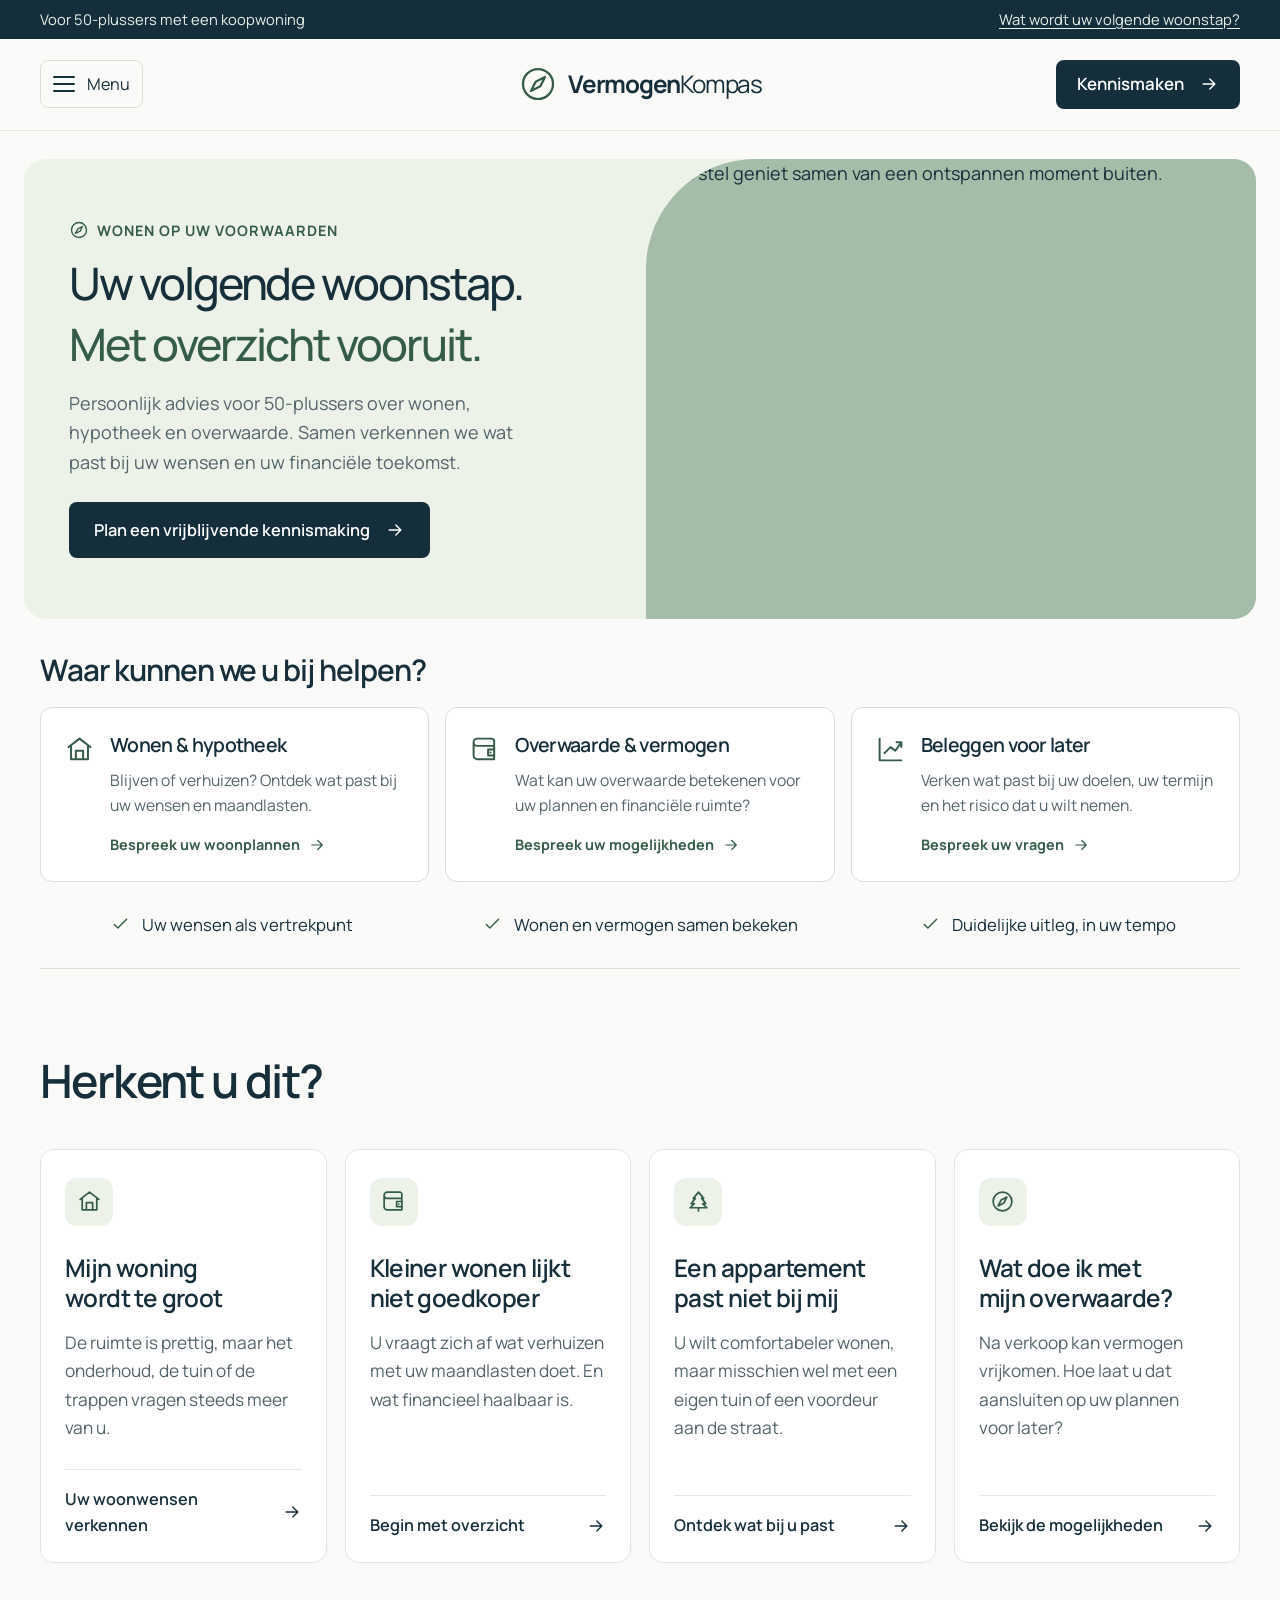
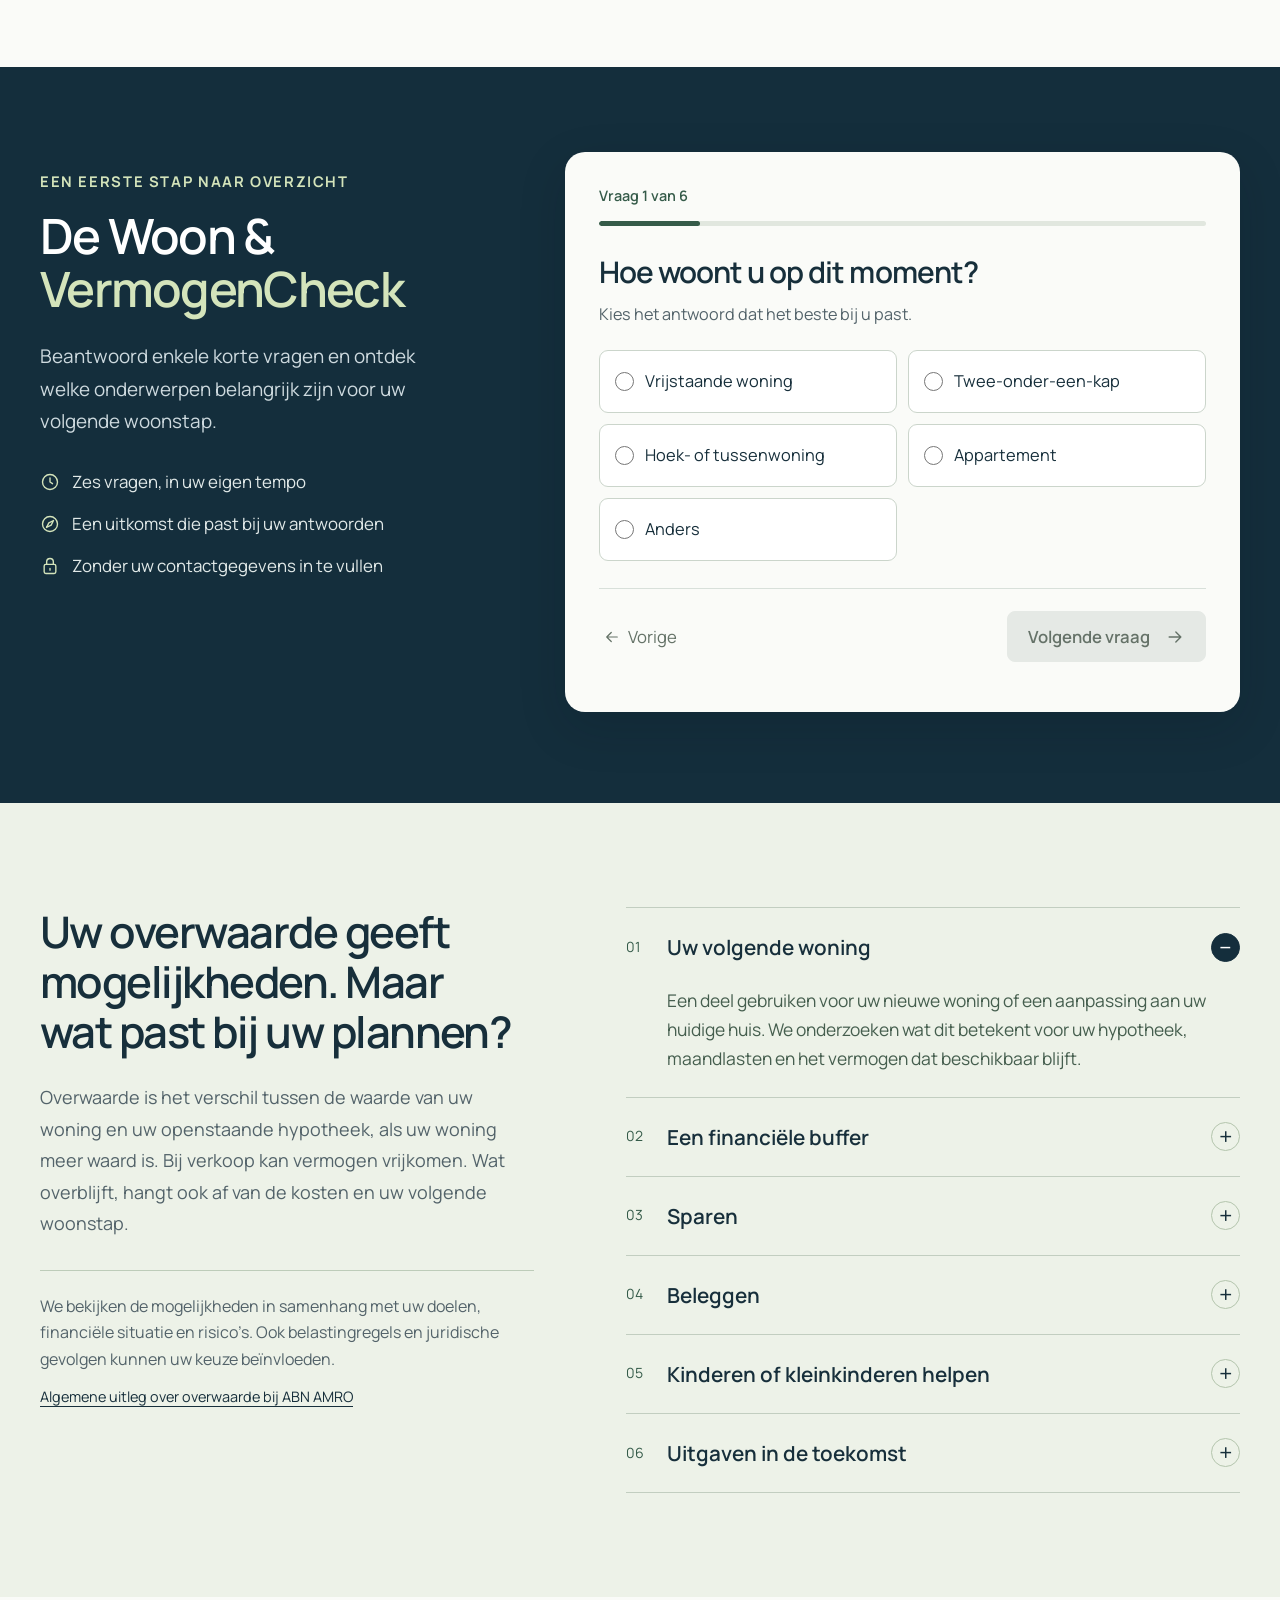
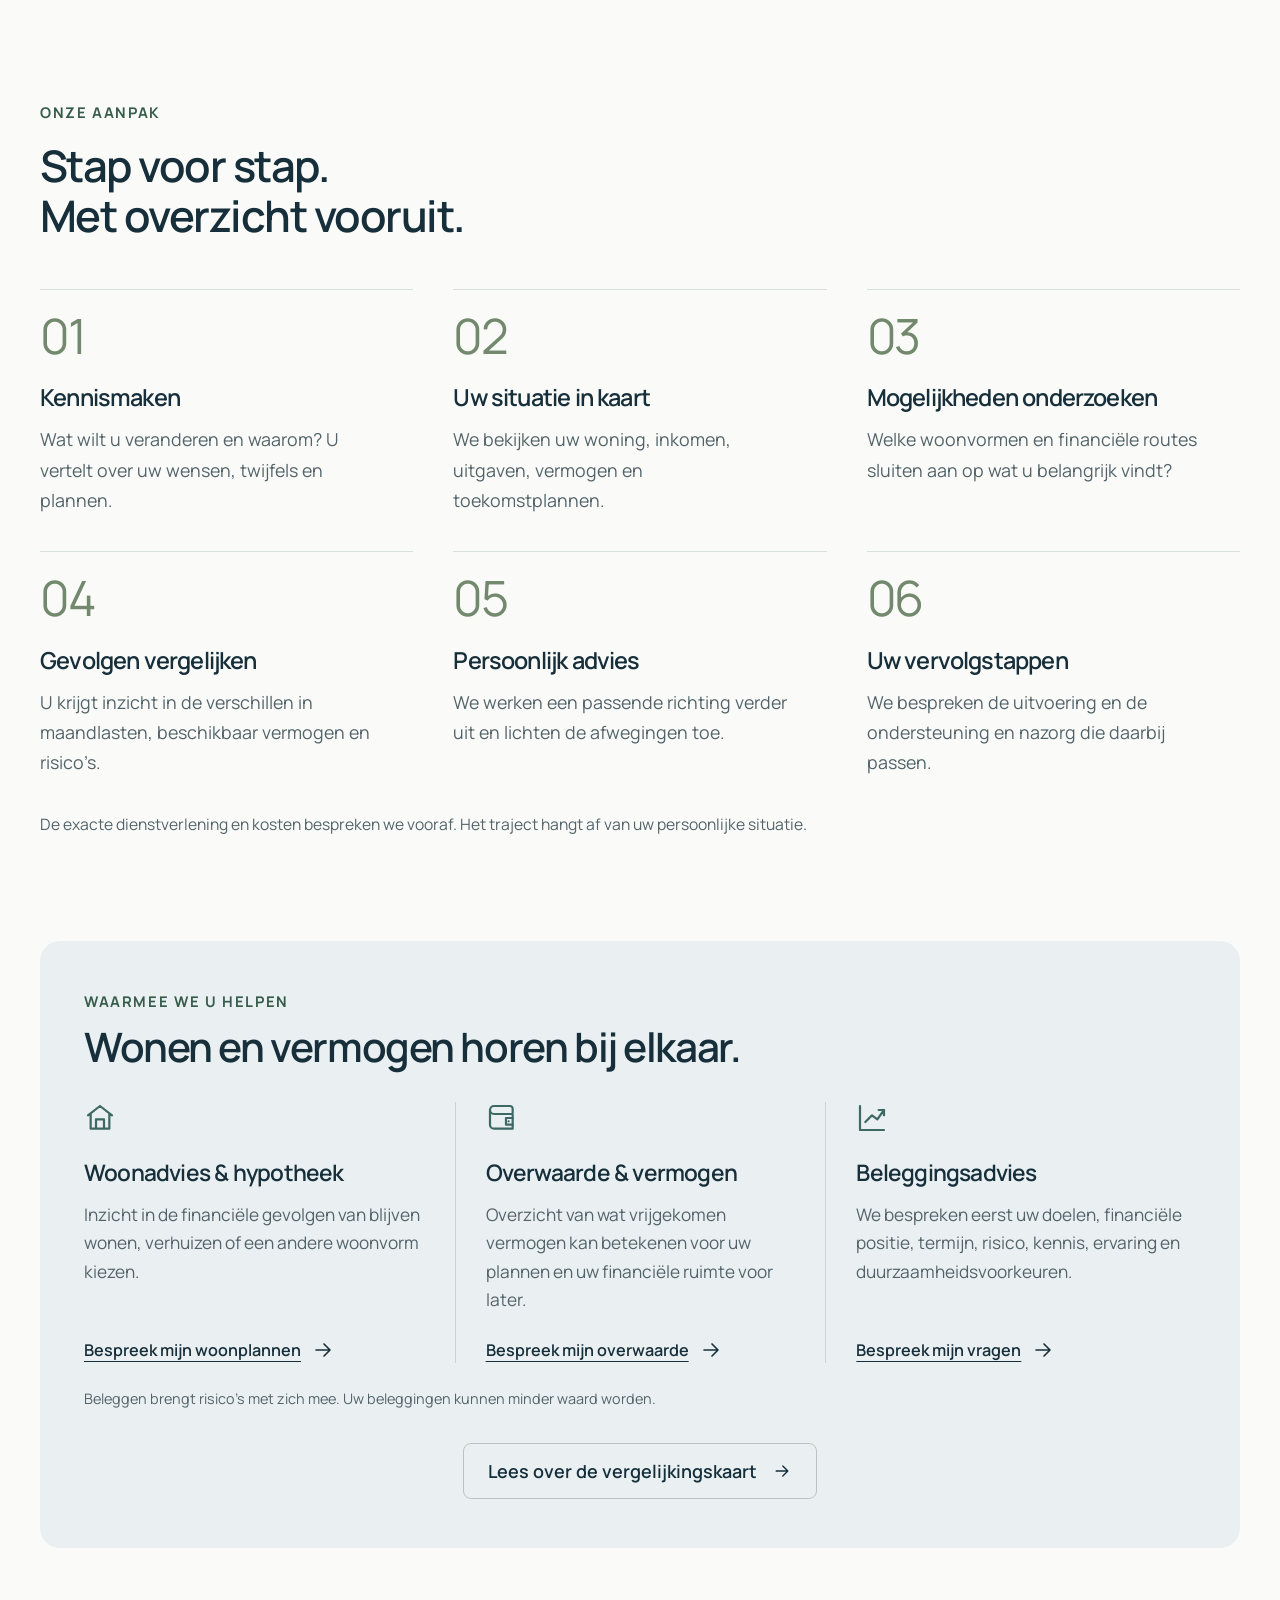
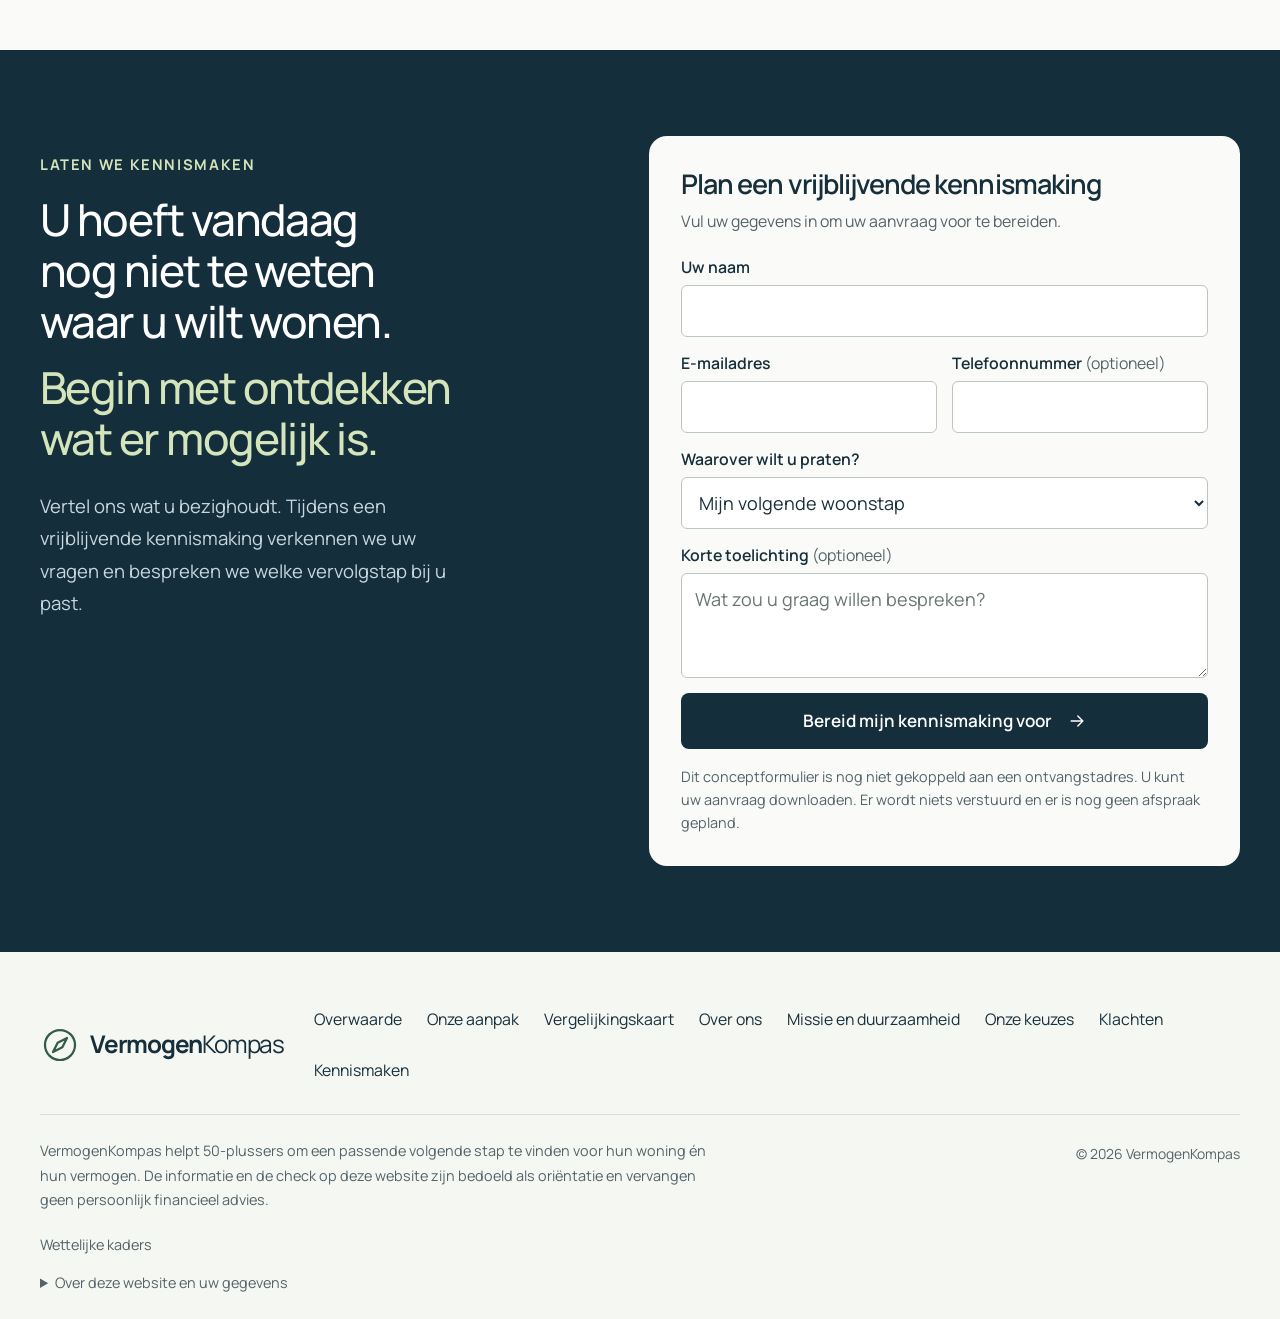
==== index.html @ 7a69094b "Voeg Beleggen toe en werk Onze keuzes bij" ====
<!doctype html>
<html lang="nl">
<head>
<meta charset="utf-8">
<meta name="viewport" content="width=device-width, initial-scale=1">
<meta name="theme-color" content="#142e3c">
<meta name="description" content="VermogenKompas helpt 50-plussers met een koopwoning inzicht te krijgen in hun woonmogelijkheden, maandlasten en overwaarde. Bekijk waarmee we u helpen en bereid een vrijblijvende kennismaking voor.">
<title>VermogenKompas | Uw volgende woonstap begint met overzicht</title>
<link rel="icon" type="image/svg+xml" href="data:image/svg+xml,%3Csvg xmlns='http://www.w3.org/2000/svg' viewBox='0 0 48 48'%3E%3Crect width='48' height='48' rx='12' fill='%23142e3c'/%3E%3Ccircle cx='24' cy='24' r='15' stroke='%23cfe2b6' fill='none' stroke-width='2'/%3E%3Cpath d='M31 17L27 27L17 31L21 21Z' fill='%23cfe2b6'/%3E%3C/svg%3E">
<style>
@font-face{font-family:Manrope;font-style:normal;font-weight:200 800;font-display:swap;src:url([data-uri]) format('woff2')}

:root{--navy:#142e3c;--navy-deep:#0e2531;--green:#355b49;--mint:#d4e4bb;--pale:#edf2e8;--paper:#fafbf8;--white:#fff;--ink:#172f3b;--muted:#53636a;--line:#d8e0da;--radius:18px;--body:Manrope,Arial,Helvetica,sans-serif;--shadow:0 18px 55px #142e3c0d}
*{box-sizing:border-box}html{font-size:18px;scroll-behavior:smooth;scroll-padding-top:110px}body{margin:0;color:var(--ink);background:var(--paper);font-family:var(--body);font-size:18px;line-height:1.65;-webkit-font-smoothing:antialiased}body,input,button,select,textarea{font-family:var(--body)}button,input,select,textarea{font-size:1rem}button,a{-webkit-tap-highlight-color:transparent}button{cursor:pointer}a{color:inherit;text-decoration:none}p,h1,h2,h3,figure{margin:0}h1,h2,h3{text-wrap:balance;line-height:1.15;letter-spacing:-.035em;font-weight:600}h2{font-size:clamp(2.15rem,3.4vw,3.1rem)}h3{font-size:1.4rem}p{color:var(--muted)}img{display:block;max-width:100%}button:disabled{cursor:not-allowed}a,button,input,select,textarea,summary{touch-action:manipulation}a:focus-visible,button:focus-visible,input:focus-visible,select:focus-visible,textarea:focus-visible,summary:focus-visible{outline:3px solid #477855;outline-offset:5px}section:target{scroll-margin-top:100px}button{color:inherit}[hidden]{display:none!important}::selection{background:var(--mint);color:var(--navy)}.wrap{width:min(1240px,calc(100% - 80px));margin-inline:auto}.section{padding-block:104px}.eyebrow{font-size:.82rem;font-weight:700;letter-spacing:.11em;text-transform:uppercase;line-height:1.5;color:var(--green);display:block;margin-bottom:18px}.icon{width:24px;height:24px;flex:0 0 auto;fill:none;stroke:currentColor;stroke-width:1.65;stroke-linecap:round;stroke-linejoin:round;vertical-align:middle}.btn{display:inline-flex;align-items:center;justify-content:center;gap:15px;min-height:56px;padding:15px 24px;border-radius:8px;border:1px solid transparent;background:var(--navy);color:#fff;font-size:1rem;font-weight:600;line-height:1.35;text-align:center;transition:background .18s,transform .18s,box-shadow .18s}.btn:hover{background:#234653;box-shadow:0 6px 18px #142e3c16;transform:translateY(-1px)}.btn .icon{width:20px;height:20px}.btn-light{background:var(--mint);color:var(--navy)}.btn-light:hover{background:#e3edcf}.btn-outline{border-color:#b8c4bd;background:transparent;color:var(--navy)}.btn-outline:hover{background:var(--pale)}.btn:disabled{background:#e5e9e5;color:#657268;border-color:#e5e9e5;transform:none;box-shadow:none}.text-link{display:inline-flex;align-items:center;gap:10px;font-size:1rem;font-weight:600;text-decoration:underline;text-underline-offset:5px;text-decoration-thickness:1px}.text-link:hover{color:var(--green)}.actions{display:flex;flex-wrap:wrap;gap:15px;align-items:center}.skip-link{position:fixed;top:8px;left:12px;z-index:99;background:var(--navy);color:white;padding:10px 20px;transform:translateY(-160%)}.skip-link:focus{transform:none}.utility{background:var(--navy);color:#e9f0e9;font-size:.82rem;line-height:1.4;padding:9px 0}.utility .wrap{display:flex;justify-content:space-between;gap:20px}.utility a{text-decoration:underline;text-underline-offset:3px}.site-header{background:#fafbf8f5;border-bottom:1px solid #e4e8e2;position:sticky;top:0;z-index:30;backdrop-filter:blur(12px)}.nav-shell{display:flex;align-items:center;justify-content:space-between;gap:24px;min-height:91px}.brand{display:inline-flex;align-items:center;gap:10px;white-space:nowrap;font-size:1.35rem;font-weight:700;letter-spacing:-.05em;line-height:1}.brand .mark{width:40px;height:40px;color:var(--green);stroke-width:1.35}.brand span span{font-weight:400}.main-nav{display:flex;align-items:center;gap:30px;font-size:.94rem;line-height:1.4}.main-nav>a:not(.btn){padding:14px 0;position:relative}.main-nav>a:not(.btn):after{content:"";position:absolute;bottom:6px;left:0;right:100%;height:2px;background:var(--green);transition:right .2s}.main-nav>a:hover:after{right:0}.main-nav .btn{padding:12px 20px;min-height:49px;font-size:.94rem}.menu-button{display:none;align-items:center;gap:8px;background:none;border:1px solid var(--line);border-radius:6px;padding:10px 12px;min-height:46px;font-size:.9rem}
.hero{padding:28px 24px 0}.hero-frame{max-width:1392px;margin:auto;display:grid;grid-template-columns:1.02fr 1fr;background:var(--pale);border-radius:22px;overflow:hidden}.hero-copy{padding:55px 50px 53px 60px;align-self:center}.hero-copy .eyebrow{display:flex;align-items:center;gap:8px;letter-spacing:.07em;font-size:.8rem}.hero-copy .eyebrow .icon{width:20px;height:20px}h1{font-size:clamp(2.5rem,4.05vw,3.85rem);line-height:1.065;letter-spacing:-.046em;font-weight:500;max-width:600px}h1 strong{display:block;color:var(--green);font-weight:500;margin-top:13px}.hero-copy>p{font-size:1.09rem;line-height:1.65;margin:25px 0 27px;max-width:480px}.hero-actions{display:flex;align-items:flex-start;flex-direction:column;gap:19px}.hero-actions .text-link{font-size:.94rem}.hero-visual{position:relative;min-height:650px;overflow:hidden;border-radius:110px 0 0 0;background:#a4bca8}.hero-visual>img{height:100%;width:100%;object-fit:cover;object-position:70% center;position:absolute;inset:0}.hero-caption{position:absolute;bottom:28px;left:28px;right:28px;display:flex;align-items:center;gap:17px;background:#fffffff0;backdrop-filter:blur(8px);border-radius:12px;padding:21px 23px;max-width:390px;box-shadow:0 8px 20px #142e3c13}.caption-icon{width:49px;height:49px;border-radius:50%;background:var(--navy);color:var(--mint);display:grid;place-items:center;flex-shrink:0}.caption-icon .icon{width:28px;height:28px}.hero-caption small{display:block;color:var(--muted);font-size:.79rem;line-height:1.45}.hero-caption strong{display:block;font-size:1.11rem;line-height:1.35;font-weight:600;margin-top:3px;letter-spacing:-.025em}.assurances{display:grid;grid-template-columns:repeat(3,1fr);gap:25px;padding-block:29px;border-bottom:1px solid var(--line)}.assurances>div{display:flex;align-items:center;justify-content:center;gap:11px;font-size:.93rem}.assurances .icon{color:var(--green);width:21px;height:21px}
.section-intro{display:flex;justify-content:space-between;align-items:flex-end;gap:60px;margin-bottom:42px}.section-intro h2{max-width:690px}.section-intro p{max-width:360px;font-size:1rem}.recognition{padding-top:85px}.recognition h2{font-size:clamp(2.3rem,3.6vw,3.2rem)}.recognition-grid{display:grid;grid-template-columns:repeat(4,1fr);gap:18px}.recognition-card{padding:28px 24px 23px;background:#fff;border:1px solid #e0e6df;border-radius:14px;display:flex;flex-direction:column;align-items:flex-start;box-shadow:0 5px 18px #142e3c03;transition:transform .2s,border-color .2s}.recognition-card:hover{transform:translateY(-4px);border-color:#9cb1a0}.tile-icon{display:grid;place-items:center;width:48px;height:48px;background:var(--pale);color:var(--green);border-radius:12px;margin-bottom:27px}.tile-icon .icon{width:25px;height:25px}.recognition-card h3{font-size:1.35rem;line-height:1.26;margin-bottom:15px;letter-spacing:-.025em}.recognition-card p{font-size:.96rem;line-height:1.65;margin-bottom:26px}.recognition-card .card-link{margin-top:auto;display:flex;align-items:center;justify-content:space-between;width:100%;font-size:.9rem;font-weight:600;padding-top:16px;border-top:1px solid #e5e9e2;gap:15px}.card-link .icon{width:20px;height:20px}.recognition-note{margin-top:27px;font-size:1rem;display:flex;align-items:center;gap:10px;color:var(--muted)}.recognition-note .icon{color:var(--green);width:21px;height:21px}
.check-section{background:var(--navy);position:relative;color:white;padding:85px 0 91px}.check-layout{display:grid;grid-template-columns:.83fr 1.25fr;gap:76px;align-items:start}.check-intro{padding-top:18px}.check-intro .eyebrow{color:var(--mint)}.check-intro h2{font-size:clamp(2.4rem,3.8vw,3.55rem);line-height:1.08;color:white;max-width:410px}.check-intro h2 span{color:var(--mint)}.check-intro>p{color:#cedadf;margin-top:25px;max-width:390px;line-height:1.7;font-size:1.05rem}.check-features{list-style:none;padding:0;margin:31px 0 36px;display:grid;gap:14px}.check-features li{display:flex;align-items:center;gap:12px;font-size:.94rem;color:#e1e9e8}.check-features .icon{color:var(--mint);width:20px;height:20px}.check-intro .check-caveat{font-size:.82rem;color:#b5c9d1;line-height:1.65;max-width:350px;padding-top:23px;border-top:1px solid #3b515d}.check-card{background:var(--paper);color:var(--ink);border-radius:20px;padding:32px 34px;min-height:560px;box-shadow:0 16px 48px #08131a28}.check-top{display:flex;align-items:center;justify-content:space-between;gap:16px;font-size:.8rem;color:var(--muted);margin-bottom:13px}.step-label{font-weight:600;color:var(--green)}.progress-track{height:5px;background:#e1e7df;overflow:hidden;border-radius:8px;margin-bottom:28px}.progress-fill{height:100%;width:16.666%;background:var(--green);border-radius:8px;transition:width .3s}.check-card fieldset{border:0;padding:0;margin:0;min-width:0}.check-card legend{font-size:1.65rem;font-weight:600;letter-spacing:-.032em;line-height:1.2;padding:0;margin-bottom:11px;max-width:100%;width:100%}.question-hint{font-size:.9rem;margin-bottom:23px}.answers{display:grid;grid-template-columns:1fr 1fr;gap:11px}.answer{display:flex;position:relative;align-items:center;gap:11px;min-height:63px;padding:13px 15px;background:white;border:1px solid #cbd5cb;border-radius:9px;cursor:pointer;font-size:.91rem;line-height:1.4;transition:border-color .15s,background .15s}.answer:hover{border-color:var(--green);background:#f4f7ef}.answer:has(input:checked){background:#e7efdc;border-color:var(--green);box-shadow:inset 0 0 0 1px var(--green)}.answer input{accent-color:var(--green);width:19px;height:19px;margin:0;flex-shrink:0;cursor:pointer}.answer:has(input:focus-visible){outline:3px solid #477855;outline-offset:3px}.answer input:focus-visible{outline:none}.check-buttons{display:flex;align-items:center;justify-content:space-between;gap:16px;margin-top:27px;padding-top:22px;border-top:1px solid var(--line)}.back-button{display:inline-flex;gap:7px;align-items:center;border:0;background:none;font-size:.93rem;padding:12px 4px;min-height:48px}.back-button .icon{width:18px;height:18px}.back-button:disabled{color:#647267}.check-buttons .btn{min-height:51px;font-size:.93rem;padding:13px 20px}.result-icon{width:53px;height:53px;display:grid;place-items:center;border-radius:50%;color:var(--green);background:#e1ebd5;margin-bottom:19px}.result-title{font-size:1.9rem;margin-bottom:14px;line-height:1.15}.result-lead{font-size:.94rem;margin-bottom:23px}.result-topics{list-style:none;padding:0;margin:0 0 24px;display:grid;gap:20px}.result-topic{display:grid;grid-template-columns:28px 1fr;gap:13px}.result-topic .number{font-size:.9rem;font-weight:600;color:var(--green);border-bottom:1px solid #a3b9a0;align-self:start;line-height:1.6}.result-topic h3{font-size:1.08rem;line-height:1.35;margin-bottom:5px;letter-spacing:-.02em}.result-topic p{font-size:.89rem;line-height:1.55}.result-footer{font-size:.8rem;margin-bottom:20px;padding-top:17px;border-top:1px solid var(--line)}.result-actions{display:flex;flex-wrap:wrap;gap:15px}.result-actions .btn{font-size:.93rem}.result-actions .text-link{border:0;background:transparent;font-size:.9rem;padding:10px 0}.answers-summary{margin:22px 0 0;border-top:1px solid var(--line);padding-top:14px}.answers-summary summary{cursor:pointer;font-size:.88rem;font-weight:600}.answers-summary dl{font-size:.87rem;line-height:1.5;margin-top:18px}.answers-summary dt{font-weight:600;margin-top:14px}.answers-summary dd{margin:4px 0;color:var(--muted)}
.living-layout{display:grid;grid-template-columns:1fr 1fr;align-items:center;gap:86px}.living-image{position:relative;border-radius:16px 100px 16px 16px;overflow:hidden;background:#dce1d2;aspect-ratio:4/5}.living-image img{width:100%;height:100%;object-fit:cover;object-position:center}.living-image figcaption{position:absolute;left:27px;right:27px;bottom:27px;background:var(--paper);padding:22px 24px;border-radius:12px;max-width:380px;font-size:1.35rem;letter-spacing:-.03em;font-weight:500;line-height:1.3}.living-copy h2{margin-bottom:22px}.living-copy>p{font-size:1.02rem;line-height:1.7}.route-map{list-style:none;margin:29px 0 31px;padding:0;display:grid;gap:22px}.route-map li{position:relative;display:grid;grid-template-columns:36px 1fr;column-gap:17px}.route-map li:not(:last-child):after{content:"";position:absolute;top:38px;bottom:-18px;left:17px;width:1px;background:#c1cec0}.route-no{display:grid;place-items:center;width:35px;height:35px;background:#e4ecda;border-radius:50%;font-size:.81rem;font-weight:700;color:var(--green)}.route-map h3{font-size:1.11rem;margin:3px 0 4px;line-height:1.25;letter-spacing:-.02em}.route-map p{font-size:.94rem;line-height:1.6}
.equity-section{background:var(--pale)}.equity-layout{display:grid;grid-template-columns:.9fr 1.12fr;gap:92px;align-items:start}.equity-intro h2{margin-bottom:25px}.equity-intro>p{font-size:1rem;line-height:1.75}.equity-aside{margin-top:30px;border-top:1px solid #bdccb9;padding-top:22px}.equity-aside p{font-size:.89rem;line-height:1.65}.source-link{display:inline-block;margin-top:13px;font-size:.8rem;text-decoration:underline;text-underline-offset:4px}.equity-list{border-top:1px solid #c2cec0}.equity-item{border-bottom:1px solid #c2cec0}.equity-item summary{list-style:none;display:flex;align-items:center;gap:17px;padding:24px 0;cursor:pointer;font-size:1.15rem;font-weight:600;line-height:1.45}.equity-item summary::-webkit-details-marker{display:none}.equity-number{color:var(--green);font-size:.78rem;font-weight:400;min-width:24px}.equity-item summary>span:nth-child(2){flex:1}.expand-icon{width:29px;height:29px;display:grid;place-items:center;border:1px solid #b4c5ad;border-radius:50%;flex-shrink:0;font-size:1.3rem;font-weight:400;line-height:1}.equity-item[open] .expand-icon{background:var(--navy);color:white;border-color:var(--navy)}.equity-item .minus{display:none}.equity-item[open] .plus{display:none}.equity-item[open] .minus{display:block}.equity-content{padding:0 31px 24px 41px;font-size:.97rem;line-height:1.65}.equity-content p{color:#455e4e}
.process-intro{max-width:740px;margin-bottom:48px}.process-intro h2{max-width:650px}.process-intro p{margin-top:22px;max-width:630px;font-size:1.03rem}.steps{list-style:none;display:grid;grid-template-columns:repeat(3,1fr);gap:36px 40px;padding:0;margin:0}.step{border-top:1px solid var(--line);padding-top:22px}.step-number{font-size:2.7rem;line-height:1;font-weight:400;letter-spacing:-.045em;color:#72896d;display:block;margin-bottom:24px}.step h3{font-size:1.3rem;margin-bottom:13px}.step p{font-size:.99rem;line-height:1.7;max-width:345px}.process-note{font-size:.87rem;margin-top:34px}
.services{padding:0 0 102px}.services-box{background:#eaf0f1;padding:49px 44px;border-radius:20px}.services-heading{display:flex;align-items:end;justify-content:space-between;gap:35px;margin-bottom:32px}.services-heading h2{font-size:2.25rem}.services-heading .eyebrow{margin-bottom:11px}.services-grid{display:grid;grid-template-columns:repeat(3,1fr);gap:0}.service{padding:0 30px;display:flex;flex-direction:column;align-items:flex-start}.service:first-child{padding-left:0}.service:last-child{padding-right:0}.service+ .service{border-left:1px solid #c6d4d5}.service>.icon{width:32px;height:32px;color:#3e6863;margin-bottom:24px}.service h3{font-size:1.26rem;line-height:1.3;margin-bottom:13px}.service p{font-size:.96rem;line-height:1.65;margin-bottom:22px}.service .text-link{margin-top:auto;font-size:.9rem}.service-risk{font-size:.8rem;margin-top:24px;color:#53636a}
.contact-section{background:var(--navy);color:#fff;padding:86px 0}.contact-layout{display:grid;grid-template-columns:.94fr 1.06fr;gap:85px}.contact-copy{padding-top:17px}.contact-copy .eyebrow{color:var(--mint)}.contact-copy h2{font-size:clamp(2.3rem,3.45vw,3.05rem);font-weight:500;line-height:1.16}.contact-copy h2 span{color:var(--mint);display:block;margin-top:15px}.contact-copy>p{color:#c8d7dc;font-size:1.03rem;line-height:1.75;margin-top:25px;max-width:410px}.contact-copy .contact-promise{margin-top:36px;border-top:1px solid #3b5360;padding-top:23px;display:flex;gap:12px;align-items:flex-start;font-size:.92rem;color:#dce7e5}.contact-promise>.icon{color:var(--mint);margin-top:3px}.contact-box{background:#fafbf8;color:var(--ink);border-radius:18px;padding:32px}.contact-box h3{font-size:1.5rem;margin-bottom:10px}.contact-box .form-intro{font-size:.88rem;margin-bottom:21px;line-height:1.6}.field{display:flex;flex-direction:column;gap:6px;margin-bottom:15px;min-width:0}.field label{font-size:.88rem;font-weight:600;line-height:1.45}.field label span{font-weight:400;color:var(--muted)}.field input,.field select,.field textarea{width:100%;background:#fff;border:1px solid #bac8bf;border-radius:6px;padding:12px 13px;min-height:47px;color:var(--ink);line-height:1.45}.field input::placeholder,.field textarea::placeholder{color:#687570}.field textarea{resize:vertical;min-height:105px}.field-row{display:grid;grid-template-columns:1fr 1fr;gap:15px}.contact-box .btn{width:100%;font-size:.95rem}.form-note{font-size:.8rem;line-height:1.6;color:#52636a;margin:16px 0 0}.contact-review{font-size:.95rem;line-height:1.7}.contact-review>h3{margin-bottom:14px}.contact-review>p{margin-bottom:20px}.contact-review dl{font-size:.93rem;overflow-wrap:anywhere;margin:23px 0}.contact-review dt{font-weight:600;margin-top:14px}.contact-review dd{margin:2px 0 0;color:var(--muted);white-space:pre-line}.contact-review .back-button{margin-top:15px}.contact-status{font-size:.88rem;margin-top:15px}
.site-footer{padding:54px 0 24px;background:#f5f7f2}.footer-top{display:flex;align-items:center;justify-content:space-between;gap:30px;padding-bottom:31px;border-bottom:1px solid var(--line)}.footer-links{display:flex;gap:25px;flex-wrap:wrap;font-size:.88rem}.footer-links a:hover{text-decoration:underline;text-underline-offset:5px}.footer-bottom{display:flex;align-items:flex-start;justify-content:space-between;gap:50px;padding-top:24px}.footer-bottom>p{font-size:.8rem;max-width:670px;line-height:1.7}.footer-bottom>span{font-size:.77rem;color:var(--muted);white-space:nowrap;margin-top:4px}.about-disclosure{font-size:.8rem;color:var(--muted);margin-top:15px;max-width:800px}.about-disclosure summary{cursor:pointer;line-height:1.65;display:list-item;width:max-content}.about-disclosure p{font-size:.8rem;margin:14px 0;line-height:1.7}.about-disclosure a{text-decoration:underline;text-underline-offset:3px}
@media(min-width:1600px){.hero-copy{padding:58px 62px}.hero-visual{min-height:730px}}
@media(max-width:1150px){.wrap{width:calc(100% - 64px)}.main-nav{gap:21px}.brand{font-size:1.25rem}.brand .mark{width:35px;height:35px}.hero-copy{padding:43px 36px}.hero-visual{min-height:640px}.hero-copy>p{font-size:1.02rem}.check-layout{gap:40px;grid-template-columns:.8fr 1.25fr}.check-card{padding:29px}.recognition-grid{grid-template-columns:repeat(2,1fr)}.recognition-card{padding:26px}.recognition-card p{max-width:400px}.recognition-card h3{max-width:350px}.tile-icon{margin-bottom:19px}.living-layout{gap:47px}.equity-layout{gap:50px}.contact-layout{gap:50px}.services-box{padding:38px 30px}.service{padding:0 23px}.nav-shell{gap:16px}}
@media(max-width:930px){.main-nav{gap:16px}.main-nav>a{font-size:.86rem}.main-nav>a[href="#diensten"]{display:none}.hero{padding:22px 20px 0}.hero-copy{padding:36px 27px}.hero-copy .eyebrow{font-size:.73rem;letter-spacing:.04em}.hero-visual{min-height:625px;border-top-left-radius:75px}h1{font-size:2.75rem}.hero-caption{left:19px;right:19px;bottom:20px;padding:17px 16px;gap:12px}.hero-caption strong{font-size:1rem}.hero-caption small{font-size:.75rem}.caption-icon{width:41px;height:41px}.assurances{gap:15px}.assurances>div{font-size:.83rem;gap:8px}.section{padding-block:78px}.check-layout{grid-template-columns:1fr;gap:34px}.check-intro{display:grid;grid-template-columns:1fr 1fr;column-gap:45px;padding-top:0}.check-intro .eyebrow{grid-column:1/-1}.check-intro h2{max-width:460px;grid-row:2/4}.check-intro>p{grid-column:2;margin-top:0;font-size:1rem}.check-features{grid-column:2;margin:20px 0 0;gap:10px}.check-intro .check-caveat{grid-column:1/-1;max-width:none;margin-top:27px;padding-top:18px}.check-card{min-height:0;padding:32px}.answers{grid-template-columns:1fr 1fr}.living-layout{gap:37px;grid-template-columns:.9fr 1fr}.living-image{aspect-ratio:3/5;border-top-right-radius:65px}.living-copy h2{font-size:2.3rem}.living-image figcaption{font-size:1.12rem;left:18px;right:18px;bottom:18px;padding:19px}.equity-layout{grid-template-columns:.9fr 1.1fr;gap:36px}.equity-intro h2{font-size:2.35rem}.steps{column-gap:26px}.steps h3{font-size:1.2rem}.services-grid{grid-template-columns:1fr;gap:26px}.service{padding:0}.service+.service{border:0;border-top:1px solid #c6d4d5;padding:27px 0 0}.service>.icon{margin-bottom:16px}.service p{margin-bottom:15px;max-width:690px}.service h3{font-size:1.35rem}.services{padding-bottom:78px}.contact-layout{gap:32px;grid-template-columns:.9fr 1.1fr}.contact-copy h2{font-size:2.45rem}.contact-box{padding:25px}.field-row{grid-template-columns:1fr;gap:0}.contact-copy .contact-promise{font-size:.85rem}.footer-links{gap:19px}.footer-bottom{gap:25px}}
@media(max-width:760px){body{font-size:17px}.wrap{width:calc(100% - 40px)}html{scroll-padding-top:89px}.utility{font-size:.75rem}.utility .wrap{justify-content:center}.utility a{display:none}.site-header{position:sticky}.nav-shell{min-height:77px}.brand{font-size:1.2rem}.brand .mark{width:35px;height:35px}.menu-button{display:flex}.main-nav{display:none;position:absolute;top:77px;left:0;right:0;background:var(--paper);padding:12px 20px 23px;border-bottom:1px solid var(--line);box-shadow:0 20px 20px #142e3c0c;flex-direction:column;align-items:stretch;gap:2px}.main-nav.is-open{display:flex}.main-nav>a:not(.btn){font-size:1rem;padding:13px 8px}.main-nav>a[href="#diensten"]{display:block}.main-nav .btn{margin-top:10px;min-height:51px}.hero{padding:16px 14px 0}.hero-frame{grid-template-columns:1fr;border-radius:17px}.hero-copy{padding:36px 25px 34px}.hero-copy .eyebrow{font-size:.73rem;margin-bottom:20px}.hero-copy h1{font-size:clamp(2.2rem,6.85vw,3.15rem);max-width:620px;line-height:1.1;letter-spacing:-.04em}.hero-copy h1 strong{margin-top:13px}.hero-copy>p{max-width:560px;font-size:1rem;margin:21px 0 23px;line-height:1.7}.hero-actions{gap:17px}.hero-actions>.btn{font-size:.97rem;min-height:55px}.hero-actions .text-link{font-size:.9rem}.hero-visual{min-height:0;height:400px;border-radius:70px 0 0 0;margin-left:25px}.hero-visual>img{object-position:70% 44%}.hero-caption{max-width:355px;left:19px;bottom:19px;right:19px}.hero-caption strong{font-size:1.07rem}.assurances{grid-template-columns:1fr;gap:13px;padding:25px 5px;max-width:500px;margin:auto}.assurances>div{justify-content:flex-start;font-size:.9rem;gap:12px}.section{padding-block:66px}.section-intro{display:block;margin-bottom:29px}.section-intro p{margin-top:18px;max-width:550px}.eyebrow{margin-bottom:14px;font-size:.78rem}h2{font-size:2.2rem}.recognition h2{font-size:2.45rem}.recognition-grid{gap:14px}.recognition-card{padding:22px 19px}.recognition-card h3{font-size:1.2rem;line-height:1.3}.recognition-card p{font-size:.91rem;line-height:1.65;margin-bottom:19px}.recognition-card .card-link{font-size:.84rem}.recognition-note{font-size:.89rem;align-items:flex-start}.recognition-note>.icon{margin-top:3px}.tile-icon{width:42px;height:42px}.check-section{padding:60px 0}.check-intro{display:block}.check-intro h2{max-width:500px;font-size:2.75rem}.check-intro>p{margin-top:21px;max-width:550px}.check-features{margin:24px 0 0;gap:12px}.check-intro .check-caveat{margin-top:24px;font-size:.82rem}.check-card{padding:26px 23px;border-radius:16px}.check-card legend{font-size:1.5rem}.question-hint{font-size:.87rem}.answers{gap:10px}.answer{font-size:.89rem;padding:13px 12px;min-height:66px;gap:10px}.check-buttons{gap:12px}.check-buttons .btn{font-size:.88rem;padding:13px 15px}.check-buttons .back-button{font-size:.9rem}.result-title{font-size:1.8rem}.result-actions{flex-direction:column;align-items:stretch}.result-actions .text-link{justify-content:center}.living-layout{grid-template-columns:1fr;gap:36px}.living-copy{grid-row:1}.living-copy h2{max-width:550px;font-size:2.45rem}.living-copy>p{max-width:620px}.living-image{aspect-ratio:5/4;max-height:500px}.living-image figcaption{max-width:350px;font-size:1.25rem}.route-map{gap:21px}.route-map p{font-size:.97rem}.equity-layout{grid-template-columns:1fr;gap:34px}.equity-intro h2{max-width:620px;font-size:2.45rem}.equity-aside{margin-top:24px}.equity-item summary{font-size:1.08rem;padding:22px 0;gap:13px}.equity-content{padding-left:37px;padding-right:15px;font-size:.95rem}.process-intro{margin-bottom:36px}.process-intro h2{font-size:2.45rem}.steps{grid-template-columns:1fr 1fr;gap:29px 25px}.step-number{font-size:2.3rem;margin-bottom:18px}.step h3{font-size:1.17rem;line-height:1.3}.step p{font-size:.93rem}.process-note{font-size:.84rem}.services{padding-bottom:66px}.services-box{padding:33px 25px;border-radius:15px}.services-heading h2{font-size:2.15rem}.services-heading{margin-bottom:28px}.service p{font-size:.96rem}.service-risk{font-size:.81rem}.contact-section{padding:60px 0}.contact-layout{grid-template-columns:1fr;gap:34px}.contact-copy{padding:0}.contact-copy h2{font-size:2.45rem;max-width:590px}.contact-copy>p{max-width:600px;font-size:1rem}.contact-copy .contact-promise{font-size:.94rem;max-width:550px}.contact-box{padding:27px 24px}.field-row{grid-template-columns:1fr 1fr;gap:15px}.footer-top{align-items:flex-start;flex-direction:column;gap:26px}.footer-links{gap:13px 25px;font-size:.9rem}.footer-bottom{display:block}.footer-bottom>span{display:block;margin-top:19px}.site-footer{padding-top:39px}.footer-bottom>p{font-size:.82rem}}
@media(max-width:420px){.brand{font-size:1.12rem;gap:6px}.brand .mark{width:31px;height:31px}.menu-button{font-size:.82rem;padding:9px}.menu-button .icon{width:20px;height:20px}.hero-copy{padding:31px 22px}.hero-copy h1{font-size:2.32rem}.hero-copy .eyebrow{font-size:.7rem}.hero-actions>.btn{width:100%;padding:15px 14px;gap:12px}.hero-visual{height:335px;margin-left:22px}.hero-caption{padding:16px 14px;gap:11px;left:15px;right:15px}.hero-caption strong{font-size:.99rem}.caption-icon{width:40px;height:40px}.recognition-grid{grid-template-columns:1fr}.recognition-card{padding:23px}.recognition-card h3{font-size:1.31rem}.recognition-card p{font-size:1rem}.recognition-card .card-link{font-size:.91rem}.check-card{padding:23px 19px}.check-card legend{font-size:1.4rem}.answers{grid-template-columns:1fr}.answer{min-height:57px;font-size:.96rem;padding:14px}.check-top{font-size:.76rem}.check-buttons .btn{padding:12px 14px}.check-buttons .icon{width:17px;height:17px}.check-buttons{gap:8px}.steps{grid-template-columns:1fr;gap:25px}.step{display:grid;grid-template-columns:42px 1fr;gap:0 16px;padding-top:23px}.step-number{grid-row:1/3;font-size:1.95rem;margin:2px 0 0}.step h3{font-size:1.27rem}.step p{font-size:.98rem}.field-row{grid-template-columns:1fr;gap:0}.contact-box{padding:24px 21px}.living-image{aspect-ratio:1/1}.living-image figcaption{font-size:1.13rem}.result-title{font-size:1.65rem}}
@media(prefers-reduced-motion:reduce){html{scroll-behavior:auto}*,*:before,*:after{transition:none!important;animation:none!important}}
@media print{.site-header,.utility,.hero,.assurances,.recognition,.living-section,.equity-section,.process-section,.services,.contact-section,.site-footer,.check-intro,.check-buttons,.result-actions{display:none!important}.check-section{background:white;padding:0}.check-layout{display:block}.check-card{box-shadow:none;border-radius:0;min-height:0;padding:0}.wrap{width:100%}.result-title{color:black}}

/* Compact introduction and immediate overview of the advice topics. */
.hero-copy{padding:38px 45px}
.hero-copy h1{font-size:clamp(2.3rem,3.5vw,3.25rem)}
.hero-copy>p{margin:21px 0 24px;font-size:1rem}
.hero-visual{min-height:460px}
.hero-actions{gap:14px}
.hero-actions>.btn{font-size:.91rem}
.home-overview{padding:34px 0 0}
.overview-heading{display:flex;align-items:baseline;justify-content:space-between;gap:24px;margin-bottom:20px}
.overview-heading h2{font-size:1.65rem;letter-spacing:-.035em}
.overview-heading p{font-size:.9rem;color:var(--muted);margin:0;max-width:470px}
.overview-grid{display:grid;grid-template-columns:repeat(3,minmax(0,1fr));gap:16px}
.overview-card{display:flex;align-items:flex-start;gap:16px;padding:24px;background:#fff;border:1px solid var(--line);border-radius:12px;text-decoration:none;color:var(--ink);transition:border-color .2s,background .2s}
.overview-card:hover{background:var(--pale);border-color:var(--green)}
.overview-card:focus-visible{outline:3px solid var(--green);outline-offset:4px}
.overview-card .overview-icon{width:29px;height:29px;flex-shrink:0;color:var(--green);margin-top:3px}
.overview-card h3{font-size:1.08rem;line-height:1.35;margin:0 0 10px}
.overview-card p{font-size:.87rem;line-height:1.6;color:var(--muted);margin:0 0 15px}
.overview-link{display:flex;align-items:center;gap:8px;font-size:.8rem;font-weight:700;color:var(--green)}
.overview-link .icon{width:18px;height:18px;flex-shrink:0}
.overview-bottom{display:flex;align-items:center;justify-content:space-between;gap:24px;padding:19px 0 8px}
.overview-bottom p,.overview-bottom .text-link{font-size:.82rem;margin:0}
.overview-bottom p{color:var(--muted)}
@media(min-width:1600px){.hero-visual{min-height:500px}}
@media(max-width:1150px){.hero-copy{padding:32px}.hero-visual{min-height:460px}.overview-heading{display:block}.overview-heading p{margin-top:10px;max-width:none}.overview-card{padding:20px;gap:12px}.overview-card h3{font-size:1rem}.overview-bottom{align-items:flex-start;flex-direction:column;gap:10px}}
@media(max-width:930px){.overview-card{flex-direction:column}.hero-copy h1{font-size:2.45rem}}
@media(max-width:760px){.hero-copy{padding:30px 25px}.hero-copy h1{font-size:clamp(2rem,7vw,2.75rem)}.hero-copy>p{font-size:.96rem;line-height:1.65}.hero-actions>.btn{font-size:.86rem;padding-inline:16px}.hero-visual{min-height:0;height:200px;border-radius:50px 0 0 0}.hero-visual>img{object-position:70% 40%}.hero-caption{padding:12px 16px;bottom:14px;left:14px;right:14px}.hero-caption strong{font-size:.95rem}.hero-caption small{font-size:.7rem}.caption-icon{width:36px;height:36px}.home-overview{padding-top:28px}.overview-heading h2{font-size:1.5rem}.overview-grid{grid-template-columns:1fr;gap:12px}.overview-card{flex-direction:row;padding:20px;gap:16px}.overview-card h3{font-size:1.1rem}.overview-card p{margin-bottom:10px;font-size:.9rem}.overview-link{font-size:.84rem}.overview-bottom{padding-top:17px}.overview-bottom .text-link{line-height:1.6}.overview-bottom .text-link .icon{flex-shrink:0}}
@media(max-width:760px){.hero-visual{display:none}.hero-copy h1{font-size:2rem}}
@media print{.home-overview{display:none!important}}

.footer-legal{margin:20px 0 0;font-size:.8rem}.footer-legal a{color:var(--muted);text-underline-offset:4px}.footer-legal a:hover{color:var(--green)}
</style>

<link rel="stylesheet" href="navigation.css"></head>
<body>
<svg xmlns="http://www.w3.org/2000/svg" aria-hidden="true" style="position:absolute;width:0;height:0;overflow:hidden">
<symbol id="i-compass" viewBox="0 0 24 24"><circle cx="12" cy="12" r="9"/><path d="m16.2 7.8-2.8 5.6-5.6 2.8 2.8-5.6 5.6-2.8Z"/></symbol>
<symbol id="i-arrow" viewBox="0 0 24 24"><path d="M5 12h14m-6-6 6 6-6 6"/></symbol>
<symbol id="i-back" viewBox="0 0 24 24"><path d="M19 12H5m6-6-6 6 6 6"/></symbol>
<symbol id="i-home" viewBox="0 0 24 24"><path d="m3 10 9-7 9 7M5 9v11h14V9M9 20v-7h6v7"/></symbol>
<symbol id="i-check" viewBox="0 0 24 24"><path d="m5 12 4 4L19 6"/></symbol>
<symbol id="i-chat" viewBox="0 0 24 24"><path d="M21 11.5a8.4 8.4 0 0 1-.9 3.8 8.5 8.5 0 0 1-7.6 4.7 8.4 8.4 0 0 1-3.8-.9L3 21l1.9-5.7a8.4 8.4 0 0 1-.9-3.8 8.5 8.5 0 0 1 4.7-7.6 8.4 8.4 0 0 1 3.8-.9h.5a8.5 8.5 0 0 1 8 8v.5Z"/><path d="M8 10h8m-8 4h5"/></symbol>
<symbol id="i-wallet" viewBox="0 0 24 24"><path d="M20 8V5a2 2 0 0 0-2-2H6a3 3 0 0 0 0 6h14v11H6a3 3 0 0 1-3-3V6"/><path d="M20 12h-5v5h5m-3-2.5h.01"/></symbol>
<symbol id="i-tree" viewBox="0 0 24 24"><path d="m12 3 5 6h-2l4 5h-3l4 4H4l4-4H5l4-5H7l5-6Zm0 15v3"/></symbol>
<symbol id="i-chart" viewBox="0 0 24 24"><path d="M3 3v18h18M7 15l5-5 4 3 5-7M17 6h4v4"/></symbol>
<symbol id="i-menu" viewBox="0 0 24 24"><path d="M4 6h16M4 12h16M4 18h16"/></symbol>
<symbol id="i-lock" viewBox="0 0 24 24"><rect x="5" y="10" width="14" height="11" rx="2"/><path d="M8 10V7a4 4 0 0 1 8 0v3m-4 5v2"/></symbol>
<symbol id="i-clock" viewBox="0 0 24 24"><circle cx="12" cy="12" r="9"/><path d="M12 7v5l3 2"/></symbol>
<symbol id="i-download" viewBox="0 0 24 24"><path d="M12 3v12m-4-4 4 4 4-4M4 15v5h16v-5"/></symbol>
</svg>
<a class="skip-link" href="#inhoud">Direct naar de inhoud</a>
<div class="utility"><div class="wrap"><span>Voor 50-plussers met een koopwoning</span><a href="#wooncheck">Wat wordt uw volgende woonstap?</a></div></div>
<header class="site-header">
<div class="wrap nav-shell">
<button type="button" class="menu-button" id="menu-toggle" aria-label="Menu openen" aria-expanded="false" aria-controls="navigation-panel"><span class="menu-glyph" aria-hidden="true"><span></span><span></span><span></span></span><span>Menu</span></button>
<a class="brand" href="index.html" aria-label="VermogenKompas, naar de startpagina"><svg class="icon mark" aria-hidden="true"><use href="#i-compass"/></svg><span>Vermogen<span>Kompas</span></span></a>
<a href="index.html#contact" class="btn header-contact">Kennismaken<svg class="icon" aria-hidden="true"><use href="#i-arrow"/></svg></a>
</div>
<div class="navigation-panel" id="navigation-panel"><div class="navigation-clip"><nav class="main-nav wrap" id="main-nav" aria-label="Hoofdnavigatie"><div class="nav-group"><span class="nav-group-title">Wonen &amp; vermogen</span><a href="hypotheek.html">Hypotheek berekenen<svg class="icon" aria-hidden="true"><use href="#i-arrow"/></svg></a><a href="woonwensen.html">Uw woonwensen<svg class="icon" aria-hidden="true"><use href="#i-arrow"/></svg></a><a href="beleggen.html">Beleggen<svg class="icon" aria-hidden="true"><use href="#i-arrow"/></svg></a><a href="vergelijken.html">Vergelijkingskaart<svg class="icon" aria-hidden="true"><use href="#i-arrow"/></svg></a></div><div class="nav-group"><span class="nav-group-title">VermogenKompas</span><a href="over-ons.html">Over ons<svg class="icon" aria-hidden="true"><use href="#i-arrow"/></svg></a><a href="missie-duurzaamheid.html">Missie en duurzaamheid<svg class="icon" aria-hidden="true"><use href="#i-arrow"/></svg></a><a href="onze-keuzes.html">Onze keuzes<svg class="icon" aria-hidden="true"><use href="#i-arrow"/></svg></a><a href="klachten.html">Klachten<svg class="icon" aria-hidden="true"><use href="#i-arrow"/></svg></a><a href="wettelijke-kaders.html">Wettelijke kaders<svg class="icon" aria-hidden="true"><use href="#i-arrow"/></svg></a></div></nav></div></div>
</header>
<button class="menu-backdrop" type="button" tabindex="-1" aria-hidden="true"></button>
<noscript><style>.navigation-panel{position:static;grid-template-rows:1fr;visibility:visible;opacity:1}.navigation-panel .nav-group a{opacity:1;transform:none}.site-header{position:relative}.site-header .menu-button{display:none}</style></noscript>
<main id="inhoud">
<section class="hero" aria-labelledby="hero-title">
<div class="hero-frame">
<div class="hero-copy">
<span class="eyebrow"><svg class="icon" aria-hidden="true"><use href="#i-compass"/></svg>Wonen op uw voorwaarden</span>
<h1 id="hero-title">Uw volgende woonstap.<strong>Met overzicht vooruit.</strong></h1>
<p>Persoonlijk advies voor 50-plussers over wonen, hypotheek en overwaarde. Samen verkennen we wat past bij uw wensen en uw financiële toekomst.</p>
<div class="hero-actions">
<a class="btn" href="#contact">Plan een vrijblijvende kennismaking<svg class="icon" aria-hidden="true"><use href="#i-arrow"/></svg></a>
</div>
</div>
<div class="hero-visual">
<img src="https://images.unsplash.com/photo-1514415008039-efa173293080?w=1800&q=85" alt="Een stel geniet samen van een ontspannen moment buiten." width="5429" height="3611" fetchpriority="high">
</div>
</div>
</section>
<section class="home-overview" id="hulp" aria-labelledby="overview-title">
<div class="wrap">
<div class="overview-heading"><h2 id="overview-title">Waar kunnen we u bij helpen?</h2></div>
<div class="overview-grid">
<a class="overview-card service-contact" href="#contact" data-topic="Woonadvies en hypotheek"><svg class="icon overview-icon" aria-hidden="true"><use href="#i-home"/></svg><div><h3>Wonen &amp; hypotheek</h3><p>Blijven of verhuizen? Ontdek wat past bij uw wensen en maandlasten.</p><span class="overview-link">Bespreek uw woonplannen<svg class="icon" aria-hidden="true"><use href="#i-arrow"/></svg></span></div></a>
<a class="overview-card service-contact" href="#contact" data-topic="Overwaarde en vermogen"><svg class="icon overview-icon" aria-hidden="true"><use href="#i-wallet"/></svg><div><h3>Overwaarde &amp; vermogen</h3><p>Wat kan uw overwaarde betekenen voor uw plannen en financiële ruimte?</p><span class="overview-link">Bespreek uw mogelijkheden<svg class="icon" aria-hidden="true"><use href="#i-arrow"/></svg></span></div></a>
<a class="overview-card service-contact" href="#contact" data-topic="Beleggingsadvies"><svg class="icon overview-icon" aria-hidden="true"><use href="#i-chart"/></svg><div><h3>Beleggen voor later</h3><p>Verken wat past bij uw doelen, uw termijn en het risico dat u wilt nemen.</p><span class="overview-link">Bespreek uw vragen<svg class="icon" aria-hidden="true"><use href="#i-arrow"/></svg></span></div></a>
</div>

</div>
</section>
<div class="wrap">
<div class="assurances">
<div><svg class="icon" aria-hidden="true"><use href="#i-check"/></svg>Uw wensen als vertrekpunt</div>
<div><svg class="icon" aria-hidden="true"><use href="#i-check"/></svg>Wonen en vermogen samen bekeken</div>
<div><svg class="icon" aria-hidden="true"><use href="#i-check"/></svg>Duidelijke uitleg, in uw tempo</div>
</div>
</div>
<section class="section recognition" aria-labelledby="recognition-title">
<div class="wrap">
<div class="section-intro"><div><h2 id="recognition-title">Herkent u dit?</h2></div></div>
<div class="recognition-grid">
<a class="recognition-card" href="woonwensen.html"><span class="tile-icon"><svg class="icon" aria-hidden="true"><use href="#i-home"/></svg></span><h3>Mijn woning wordt te groot</h3><p>De ruimte is prettig, maar het onderhoud, de tuin of de trappen vragen steeds meer van u.</p><span class="card-link">Uw woonwensen verkennen<svg class="icon" aria-hidden="true"><use href="#i-arrow"/></svg></span></a>
<a class="recognition-card" href="#wooncheck"><span class="tile-icon"><svg class="icon" aria-hidden="true"><use href="#i-wallet"/></svg></span><h3>Kleiner wonen lijkt niet goedkoper</h3><p>U vraagt zich af wat verhuizen met uw maandlasten doet. En wat financieel haalbaar is.</p><span class="card-link">Begin met overzicht<svg class="icon" aria-hidden="true"><use href="#i-arrow"/></svg></span></a>
<a class="recognition-card" href="woonwensen.html"><span class="tile-icon"><svg class="icon" aria-hidden="true"><use href="#i-tree"/></svg></span><h3>Een appartement past niet bij mij</h3><p>U wilt comfortabeler wonen, maar misschien wel met een eigen tuin of een voordeur aan de straat.</p><span class="card-link">Ontdek wat bij u past<svg class="icon" aria-hidden="true"><use href="#i-arrow"/></svg></span></a>
<a class="recognition-card" href="#overwaarde"><span class="tile-icon"><svg class="icon" aria-hidden="true"><use href="#i-compass"/></svg></span><h3>Wat doe ik met mijn overwaarde?</h3><p>Na verkoop kan vermogen vrijkomen. Hoe laat u dat aansluiten op uw plannen voor later?</p><span class="card-link">Bekijk de mogelijkheden<svg class="icon" aria-hidden="true"><use href="#i-arrow"/></svg></span></a>
</div>
</div>
</section>
<section class="check-section" id="wooncheck" aria-labelledby="check-title">
<div class="wrap check-layout">
<div class="check-intro"><span class="eyebrow">Een eerste stap naar overzicht</span><h2 id="check-title">De Woon &amp;<br><span>VermogenCheck</span></h2><p>Beantwoord enkele korte vragen en ontdek welke onderwerpen belangrijk zijn voor uw volgende woonstap.</p>
<ul class="check-features"><li><svg class="icon" aria-hidden="true"><use href="#i-clock"/></svg>Zes vragen, in uw eigen tempo</li><li><svg class="icon" aria-hidden="true"><use href="#i-compass"/></svg>Een uitkomst die past bij uw antwoorden</li><li><svg class="icon" aria-hidden="true"><use href="#i-lock"/></svg>Zonder uw contactgegevens in te vullen</li></ul>
</div>
<div class="check-card" id="check-card">
<div id="question-view">
<div class="check-top"><span class="step-label" id="step-label">Vraag 1 van 6</span></div>
<div class="progress-track" role="progressbar" aria-label="Voortgang van de Woon & VermogenCheck" aria-valuemin="0" aria-valuemax="6" aria-valuenow="1" id="check-progress"><div class="progress-fill" id="progress-fill"></div></div>
<form id="check-form">
<fieldset id="question-fieldset" aria-describedby="question-hint">
<legend id="question-title" tabindex="-1">Hoe woont u op dit moment?</legend>
<p class="question-hint" id="question-hint">Kies het antwoord dat het beste bij u past.</p>
<div class="answers" id="answer-options"></div>
</fieldset>
<div class="check-buttons"><button class="back-button" id="check-back" type="button" disabled><svg class="icon" aria-hidden="true"><use href="#i-back"/></svg>Vorige</button><button class="btn" id="check-next" type="submit" disabled>Volgende vraag<svg class="icon" aria-hidden="true"><use href="#i-arrow"/></svg></button></div>
</form>
<noscript><p>Voor de interactieve check is JavaScript nodig. U kunt hieronder wel alle informatie lezen en uw woonwensen voorbereiden.</p></noscript>
</div>
<div id="result-view" hidden>
<div class="result-icon"><svg class="icon" aria-hidden="true"><use href="#i-compass"/></svg></div>
<span class="eyebrow">Uw persoonlijke gespreksonderwerpen</span>
<h3 class="result-title" id="result-title" tabindex="-1">Uw kompas wijst richting: wonen en vermogen samen bekijken.</h3>
<p class="result-lead" id="result-lead"></p>
<ol class="result-topics" id="result-topics"></ol>
<p class="result-footer">Dit zijn onderwerpen om verder te onderzoeken. Of een woonstap of financiële keuze passend en haalbaar is, vraagt om een volledig beeld van uw situatie.</p>
<div class="result-actions"><a class="btn" href="#contact" id="discuss-result">Bespreek mijn uitkomst<svg class="icon" aria-hidden="true"><use href="#i-arrow"/></svg></a><button class="text-link" id="check-edit" type="button">Mijn antwoorden aanpassen</button></div>
<details class="answers-summary"><summary>Bekijk uw antwoorden</summary><dl id="answers-summary"></dl></details>
</div>
<div class="sr-status" role="status" aria-live="polite" id="check-status" style="position:absolute;width:1px;height:1px;overflow:hidden;clip-path:inset(50%)"></div>
</div>
</div>
</section>



<section class="section equity-section" id="overwaarde" aria-labelledby="equity-title">
<div class="wrap equity-layout">
<div class="equity-intro"><h2 id="equity-title">Uw overwaarde geeft mogelijkheden. Maar wat past bij uw plannen?</h2><p>Overwaarde is het verschil tussen de waarde van uw woning en uw openstaande hypotheek, als uw woning meer waard is. Bij verkoop kan vermogen vrijkomen. Wat overblijft, hangt ook af van de kosten en uw volgende woonstap.</p><div class="equity-aside"><p>We bekijken de mogelijkheden in samenhang met uw doelen, financiële situatie en risico’s. Ook belastingregels en juridische gevolgen kunnen uw keuze beïnvloeden.</p><a class="source-link" href="https://www.abnamro.nl/nl/prive/hypotheken/overwaarde/index.html" target="_blank" rel="noopener noreferrer">Algemene uitleg over overwaarde bij ABN AMRO</a></div></div>
<div class="equity-list">
<details class="equity-item" open><summary><span class="equity-number">01</span><span>Uw volgende woning</span><span class="expand-icon" aria-hidden="true"><span class="plus">+</span><span class="minus">−</span></span></summary><div class="equity-content"><p>Een deel gebruiken voor uw nieuwe woning of een aanpassing aan uw huidige huis. We onderzoeken wat dit betekent voor uw hypotheek, maandlasten en het vermogen dat beschikbaar blijft.</p></div></details>
<details class="equity-item"><summary><span class="equity-number">02</span><span>Een financiële buffer</span><span class="expand-icon" aria-hidden="true"><span class="plus">+</span><span class="minus">−</span></span></summary><div class="equity-content"><p>Geld achter de hand houden voor onverwachte uitgaven, onderhoud of toekomstige woonwensen. Welke buffer past, hangt af van uw inkomsten, uitgaven en persoonlijke situatie.</p></div></details>
<details class="equity-item"><summary><span class="equity-number">03</span><span>Sparen</span><span class="expand-icon" aria-hidden="true"><span class="plus">+</span><span class="minus">−</span></span></summary><div class="equity-content"><p>Vermogen apart zetten voor een doel of voor later. Daarbij zijn de beschikbaarheid van uw geld, de voorwaarden en de invloed van inflatie onderwerpen om te bespreken.</p></div></details>
<details class="equity-item"><summary><span class="equity-number">04</span><span>Beleggen</span><span class="expand-icon" aria-hidden="true"><span class="plus">+</span><span class="minus">−</span></span></summary><div class="equity-content"><p>Onderzoeken of beleggen bij uw doelen past. Eerst bespreken we wanneer u het geld nodig heeft en welk verlies u kunt en wilt dragen. Beleggingen kunnen minder waard worden. U kunt uw inleg geheel of gedeeltelijk verliezen.</p></div></details>
<details class="equity-item"><summary><span class="equity-number">05</span><span>Kinderen of kleinkinderen helpen</span><span class="expand-icon" aria-hidden="true"><span class="plus">+</span><span class="minus">−</span></span></summary><div class="equity-content"><p>Misschien wilt u vermogen schenken aan uw familie. We bespreken uw eigen toekomstige behoeften en welke fiscale en juridische vragen u eerst moet laten uitzoeken.</p></div></details>
<details class="equity-item"><summary><span class="equity-number">06</span><span>Uitgaven in de toekomst</span><span class="expand-icon" aria-hidden="true"><span class="plus">+</span><span class="minus">−</span></span></summary><div class="equity-content"><p>Een aanvulling voor toekomstige uitgaven of plannen. We brengen in kaart hoe lang het vermogen mee moet gaan en welke ruimte u wilt behouden voor veranderingen.</p></div></details>
</div>
</div>
</section>
<section class="section process-section" id="werkwijze" aria-labelledby="process-title">
<div class="wrap">
<div class="process-intro"><span class="eyebrow">Onze aanpak</span><h2 id="process-title">Stap voor stap.<br>Met overzicht vooruit.</h2></div>
<ol class="steps">
<li class="step"><span class="step-number">01</span><h3>Kennismaken</h3><p>Wat wilt u veranderen en waarom? U vertelt over uw wensen, twijfels en plannen.</p></li>
<li class="step"><span class="step-number">02</span><h3>Uw situatie in kaart</h3><p>We bekijken uw woning, inkomen, uitgaven, vermogen en toekomstplannen.</p></li>
<li class="step"><span class="step-number">03</span><h3>Mogelijkheden onderzoeken</h3><p>Welke woonvormen en financiële routes sluiten aan op wat u belangrijk vindt?</p></li>
<li class="step"><span class="step-number">04</span><h3>Gevolgen vergelijken</h3><p>U krijgt inzicht in de verschillen in maandlasten, beschikbaar vermogen en risico’s.</p></li>
<li class="step"><span class="step-number">05</span><h3>Persoonlijk advies</h3><p>We werken een passende richting verder uit en lichten de afwegingen toe.</p></li>
<li class="step"><span class="step-number">06</span><h3>Uw vervolgstappen</h3><p>We bespreken de uitvoering en de ondersteuning en nazorg die daarbij passen.</p></li>
</ol>
<p class="process-note">De exacte dienstverlening en kosten bespreken we vooraf. Het traject hangt af van uw persoonlijke situatie.</p>
</div>
</section>
<section class="services" id="diensten" aria-labelledby="services-title">
<div class="wrap services-box">
<div class="services-heading"><div><span class="eyebrow">Waarmee we u helpen</span><h2 id="services-title">Wonen en vermogen horen bij elkaar.</h2></div></div>
<div class="services-grid">
<article class="service"><svg class="icon" aria-hidden="true"><use href="#i-home"/></svg><h3>Woonadvies &amp; hypotheek</h3><p>Inzicht in de financiële gevolgen van blijven wonen, verhuizen of een andere woonvorm kiezen.</p><a class="text-link service-contact" href="#contact" data-topic="Woonadvies en hypotheek">Bespreek mijn woonplannen<svg class="icon" aria-hidden="true"><use href="#i-arrow"/></svg></a></article>
<article class="service"><svg class="icon" aria-hidden="true"><use href="#i-wallet"/></svg><h3>Overwaarde &amp; vermogen</h3><p>Overzicht van wat vrijgekomen vermogen kan betekenen voor uw plannen en uw financiële ruimte voor later.</p><a class="text-link service-contact" href="#contact" data-topic="Overwaarde en vermogen">Bespreek mijn overwaarde<svg class="icon" aria-hidden="true"><use href="#i-arrow"/></svg></a></article>
<article class="service"><svg class="icon" aria-hidden="true"><use href="#i-chart"/></svg><h3>Beleggingsadvies</h3><p>We bespreken eerst uw doelen, financiële positie, termijn, risico, kennis, ervaring en duurzaamheidsvoorkeuren.</p><a class="text-link service-contact" href="#contact" data-topic="Beleggingsadvies">Bespreek mijn vragen<svg class="icon" aria-hidden="true"><use href="#i-arrow"/></svg></a></article>
</div>
<p class="service-risk">Beleggen brengt risico’s met zich mee. Uw beleggingen kunnen minder waard worden.</p><div class="services-compare" style="text-align:center;margin-top:32px"><a class="btn btn-outline" href="vergelijken.html">Lees over de vergelijkingskaart<svg class="icon"><use href="#i-arrow"/></svg></a></div>
</div>
</section>
<section class="contact-section" id="contact" aria-labelledby="contact-title">
<div class="wrap contact-layout">
<div class="contact-copy"><span class="eyebrow">Laten we kennismaken</span><h2 id="contact-title">U hoeft vandaag nog niet te weten waar u wilt wonen.<span>Begin met ontdekken wat er mogelijk is.</span></h2><p>Vertel ons wat u bezighoudt. Tijdens een vrijblijvende kennismaking verkennen we uw vragen en bespreken we welke vervolgstap bij u past.</p></div>
<div class="contact-box">
<form id="contact-form">
<h3>Plan een vrijblijvende kennismaking</h3><p class="form-intro">Vul uw gegevens in om uw aanvraag voor te bereiden.</p>
<div class="field"><label for="contact-name">Uw naam</label><input type="text" id="contact-name" name="name" autocomplete="name" required maxlength="100"></div>
<div class="field-row">
<div class="field"><label for="contact-email">E-mailadres</label><input type="email" id="contact-email" name="email" autocomplete="email" required maxlength="200"></div>
<div class="field"><label for="contact-phone">Telefoonnummer <span>(optioneel)</span></label><input type="tel" id="contact-phone" name="phone" autocomplete="tel" maxlength="35"></div>
</div>
<div class="field"><label for="contact-topic">Waarover wilt u praten?</label><select id="contact-topic" name="topic"><option value="Mijn volgende woonstap">Mijn volgende woonstap</option><option value="Woonadvies en hypotheek">Woonadvies en hypotheek</option><option value="Overwaarde en vermogen">Overwaarde en vermogen</option><option value="Beleggingsadvies">Beleggingsadvies</option><option value="Mijn Woon & VermogenCheck">Mijn Woon &amp; VermogenCheck</option><option value="Ik wil mij eerst oriënteren">Ik wil mij eerst oriënteren</option></select></div>
<div class="field"><label for="contact-message">Korte toelichting <span>(optioneel)</span></label><textarea id="contact-message" name="message" maxlength="4000" placeholder="Wat zou u graag willen bespreken?"></textarea></div>
<button class="btn" type="submit" id="contact-prepare" disabled>Bereid mijn kennismaking voor<svg class="icon" aria-hidden="true"><use href="#i-arrow"/></svg></button>
<noscript><p class="form-note">Schakel JavaScript in om uw aanvraag voor te bereiden.</p></noscript><p class="form-note" id="contact-note">Dit conceptformulier is nog niet gekoppeld aan een ontvangstadres. U kunt uw aanvraag downloaden. Er wordt niets verstuurd en er is nog geen afspraak gepland.</p>
</form>
<div class="contact-review" id="contact-review" hidden><div class="result-icon"><svg class="icon" aria-hidden="true"><use href="#i-check"/></svg></div><h3 tabindex="-1" id="contact-review-title">Uw aanvraag is voorbereid</h3><p>Controleer uw gegevens en bewaar de aanvraag als tekstbestand. Uw aanvraag is nog niet verzonden.</p><dl id="contact-review-data"></dl><button type="button" class="btn" id="download-contact">Download mijn aanvraag<svg class="icon" aria-hidden="true"><use href="#i-download"/></svg></button><button type="button" class="back-button" id="edit-contact"><svg class="icon" aria-hidden="true"><use href="#i-back"/></svg>Gegevens aanpassen</button><p class="contact-status" id="contact-status" role="status"></p></div>
</div>
</div>
</section>
</main>
<footer class="site-footer">
<div class="wrap">
<div class="footer-top"><a class="brand" href="index.html" aria-label="VermogenKompas, naar de startpagina"><svg class="icon mark" aria-hidden="true"><use href="#i-compass"/></svg><span>Vermogen<span>Kompas</span></span></a><nav class="footer-links" aria-label="Navigatie onderaan"><a href="index.html#overwaarde">Overwaarde</a><a href="index.html#werkwijze">Onze aanpak</a><a href="vergelijken.html">Vergelijkingskaart</a><a href="over-ons.html">Over ons</a><a href="missie-duurzaamheid.html">Missie en duurzaamheid</a><a href="onze-keuzes.html">Onze keuzes</a><a href="klachten.html">Klachten</a><a href="index.html#contact">Kennismaken</a></nav></div><div class="footer-bottom"><p>VermogenKompas helpt 50-plussers om een passende volgende stap te vinden voor hun woning én hun vermogen. De informatie en de check op deze website zijn bedoeld als oriëntatie en vervangen geen persoonlijk financieel advies.</p><span>© <span id="year">2026</span> VermogenKompas</span></div>
<nav class="footer-legal" aria-label="Juridische informatie"><a href="wettelijke-kaders.html">Wettelijke kaders</a></nav>
<details class="about-disclosure"><summary>Over deze website en uw gegevens</summary><p>Dit is een conceptwebsite. De antwoorden in de check en het contactformulier worden alleen in het geheugen van deze pagina verwerkt. Er worden vanuit dit HTML-bestand geen antwoorden of contactgegevens naar een server verstuurd. Als u de pagina opnieuw laadt, verdwijnen de ingevulde gegevens. Een aanvraag die u downloadt, bewaart u zelf op uw apparaat.</p><p>De beschreven werkwijze is een opzet voor VermogenKompas. De daadwerkelijke dienstverlening, tarieven en bedrijfsgegevens moeten voor ingebruikname worden vastgesteld. De foto’s zijn sfeerbeelden en tonen geen medewerkers of klanten van VermogenKompas.</p><p id="photo-credits">Fotografie: <a href="https://unsplash.com/photos/glpYh1cWf0o" target="_blank" rel="noopener noreferrer">Esther Ann</a> en <a href="https://unsplash.com/photos/tHkJAMcO3QE" target="_blank" rel="noopener noreferrer">Francesca Tosolini</a> via Unsplash, gebruikt onder de <a href="https://unsplash.com/license" target="_blank" rel="noopener noreferrer">Unsplash-licentie</a>. Lettertype: Manrope.</p></details>
</div>
</footer>
<script>
(function () {
  'use strict';
  var $ = function (id) { return document.getElementById(id); };
  $('year').textContent = String(new Date().getFullYear());

  var questions = [
    {id:'woning',title:'Hoe woont u op dit moment?',hint:'Kies het antwoord dat het beste bij u past.',options:[
      ['vrijstaand','Vrijstaande woning'],['tweeonderkap','Twee-onder-een-kap'],['rijwoning','Hoek- of tussenwoning'],['appartement','Appartement'],['anders','Anders']
    ]},
    {id:'reden',title:'Waarom denkt u na over verhuizen?',hint:'Kies de belangrijkste reden. Ook alleen oriënteren is prima.',options:[
      ['ruimte','Mijn woning is te groot'],['onderhoud','Onderhoud wordt meer werk'],['gelijkvloers','Ik wil gelijkvloers wonen'],['locatie','Dichter bij familie of voorzieningen'],['lasten','Ik wil lagere woonlasten'],['vermogen','Ik wil vermogen vrijmaken'],['orienteren','Ik oriënteer mij alleen']
    ]},
    {id:'twijfel',title:'Wat houdt u op dit moment vooral tegen?',hint:'Welke twijfel weegt voor u het zwaarst?',options:[
      ['duur','Andere woningen zijn te duur'],['geenappartement','Ik wil niet in een appartement wonen'],['aanbod','Het aanbod past niet bij mij'],['haalbaar','Ik weet niet wat ik financieel kan'],['overwaarde','Wat doe ik met mijn overwaarde?'],['verhuizing','Ik zie op tegen de verhuizing'],['anders','Anders']
    ]},
    {id:'gelijkvloers',title:'Hoe belangrijk is gelijkvloers wonen voor u?',hint:'Denk ook aan een woning die blijft passen als uw behoeften veranderen.',options:[
      ['belangrijk','Heel belangrijk'],['later','Misschien later'],['niet','Niet belangrijk']
    ]},
    {id:'doel',title:'Wat wilt u bereiken met eventuele overwaarde?',hint:'Kies het doel dat u op dit moment het meest aanspreekt.',options:[
      ['lasten','Lagere woonlasten'],['buffer','Een deel beschikbaar houden'],['later','Vermogen voor toekomstige uitgaven'],['familie','Kinderen of kleinkinderen helpen'],['beleggen','Mogelijk beleggen'],['onbekend','Ik weet het nog niet']
    ]},
    {id:'prioriteit',title:'Wat is voor u het belangrijkste voor later?',hint:'Uw voorkeur helpt om de gespreksonderwerpen aan te laten sluiten.',options:[
      ['zekerheid','Zekerheid'],['comfort','Comfort'],['lasten','Lage maandlasten'],['beschikbaar','Vermogen beschikbaar houden'],['locatie','Dicht bij familie of voorzieningen'],['combinatie','Een combinatie hiervan']
    ]}
  ];
  var state = {step:0, answers:new Array(questions.length).fill(null), result:null};
  function optionLabel(q, value) {
    var found = questions[q].options.find(function (o) { return o[0] === value; });
    return found ? found[1] : '';
  }
  function el(tag, text, className) {
    var node = document.createElement(tag);
    if (text !== undefined) node.textContent = text;
    if (className) node.className = className;
    return node;
  }
  function renderQuestion(shouldFocus) {
    $('question-view').hidden = false;
    $('result-view').hidden = true;
    var q = questions[state.step];
    $('step-label').textContent = 'Vraag ' + (state.step + 1) + ' van ' + questions.length;
    $('check-progress').setAttribute('aria-valuenow', String(state.step + 1));
    $('progress-fill').style.width = String((state.step + 1) / questions.length * 100) + '%';
    $('question-title').textContent = q.title;
    $('question-hint').textContent = q.hint;
    var options = $('answer-options');
    options.replaceChildren();
    q.options.forEach(function (item) {
      var label = el('label', undefined, 'answer');
      var radio = document.createElement('input');
      radio.type = 'radio'; radio.name = 'answer'; radio.value = item[0]; radio.required = true;
      radio.checked = state.answers[state.step] === item[0];
      radio.addEventListener('change', function () {
        state.answers[state.step] = item[0];
        state.result = null;
        $('check-next').disabled = false;
      });
      label.append(radio, el('span', item[1]));
      options.append(label);
    });
    $('check-back').disabled = state.step === 0;
    $('check-next').disabled = !state.answers[state.step];
    $('check-next').replaceChildren(document.createTextNode(state.step === questions.length - 1 ? 'Bekijk mijn uitkomst' : 'Volgende vraag'));
    var svg = document.createElementNS('http://www.w3.org/2000/svg', 'svg');
    svg.setAttribute('class', 'icon'); svg.setAttribute('aria-hidden', 'true');
    var use = document.createElementNS('http://www.w3.org/2000/svg', 'use');
    use.setAttribute('href', '#i-arrow'); svg.append(use); $('check-next').append(svg);
    if (shouldFocus) {
      $('question-title').focus({preventScroll:true});
      $('check-card').scrollIntoView({block:'start',behavior:window.matchMedia('(prefers-reduced-motion: reduce)').matches?'instant':'smooth'});
    }
  }
  function makeResult(a) {
    if (a.length !== 6 || a.some(function (v,i) { return !questions[i].options.some(function (o) { return o[0] === v; }); })) {
      throw new Error('Vul eerst alle zes vragen in met een geldig antwoord.');
    }
    var home = {'vrijstaand':'een vrijstaande woning','tweeonderkap':'een twee-onder-een-kapwoning','rijwoning':'een hoek- of tussenwoning','appartement':'een appartement','anders':'uw huidige woonvorm'}[a[0]];
    var living = {
      ruimte:'Welke ruimtes gebruikt u graag, en welke kunt u missen? Vergelijk woonvormen die passen bij uw dagelijks leven.',
      onderhoud:'Welke taken rond uw woning en tuin wilt u verminderen? Neem onderhoud mee bij het vergelijken van woonvormen.',
      gelijkvloers:'Welke dagelijkse activiteiten wilt u op één verdieping kunnen doen? Breng de eisen aan uw volgende woning in kaart.',
      locatie:'Welke familieleden en voorzieningen wilt u dichtbij hebben? Maak eerst duidelijk welke buurten of plaatsen voor u passen.',
      lasten:'Welke woonvormen sluiten aan op uw wensen? Vergelijk daarna alle terugkerende kosten, ook onderhoud en energie.',
      vermogen:'Welke woonkeuzes passen bij uw leven en kunnen financiële ruimte geven? Onderzoek wooncomfort en beschikbaar vermogen samen.',
      orienteren:'Wat bevalt u aan uw huidige woning en wat zou u later willen veranderen? Ook blijven wonen en aanpassen kunnen onderwerpen zijn.'
    }[a[1]];
    if (a[3] === 'belangrijk' && a[1] !== 'gelijkvloers') living += ' Gelijkvloers wonen is daarbij voor u een belangrijk uitgangspunt.';
    else if (a[3] === 'later') living += ' U wilt gelijkvloers wonen mogelijk later opnieuw afwegen.';
    else if (a[3] === 'niet') living += ' Gelijkvloers wonen heeft voor u nu geen prioriteit.';
    var barrier = {
      duur:['De totale kosten van uw woonstap','U twijfelt over de prijs van andere woningen. Vergelijk aankoop- en verkoopkosten, de hypotheek en terugkerende uitgaven. De aankoopprijs vertelt niet het hele verhaal.'],
      geenappartement:['Woonvormen buiten een appartement','Een appartement spreekt u niet aan. Welke compacte huizen, bungalows of aanpassingen aan uw huidige woning passen bij uw wensen en financiële mogelijkheden?'],
      aanbod:['Uw wensen en het beschikbare aanbod','Uw woonwensen sluiten nog niet aan op het aanbod. Welke eisen zijn voor u essentieel en op welke punten heeft u ruimte? Bekijk ook de gewenste locatie en uw tijdsplanning.'],
      haalbaar:['Wat financieel haalbaar is','U wilt weten welke ruimte u heeft. Daarvoor zijn uw pensioeninkomen, uitgaven, woningwaarde, hypotheek en ander vermogen nodig. Deze check rekent uw mogelijkheden niet door.'],
      overwaarde:['Wat er na uw woonstap overblijft','U vraagt zich af wat u met overwaarde kunt doen. Breng eerst de verwachte verkoopopbrengst, hypotheekaflossing, kosten en financiering van uw volgende woning in kaart.'],
      verhuizing:['Een haalbare planning','U ziet op tegen de verhuizing. Welke praktische hulp, tijd en financiële ruimte heeft u nodig? Een gefaseerde planning kan een onderwerp voor het gesprek zijn.'],
      anders:['Uw twijfel verder verkennen','Uw belangrijkste belemmering staat niet tussen de vaste antwoorden. Neem die mee in het gesprek, zodat duidelijk wordt welke informatie of ondersteuning u nodig heeft.']
    }[a[2]];
    var goals = {
      lasten:['Overwaarde en uw maandlasten','U wilt eventuele overwaarde onderzoeken in relatie tot lagere woonlasten. Wat betekenen verschillende keuzes voor uw hypotheek en het geld dat u beschikbaar houdt?'],
      buffer:['Beschikbaar vermogen voor later','U wilt een deel van uw vermogen achter de hand houden. Welke uitgaven verwacht u, en welke ruimte wilt u behouden voor onverwachte gebeurtenissen?'],
      later:['Vermogen voor toekomstige uitgaven','U wilt vermogen gebruiken voor later. Welke uitgaven verwacht u, wanneer heeft u geld nodig en hoe lang moet het vermogen meegaan?'],
      familie:['Familie helpen en zelf ruimte houden','U wilt kinderen of kleinkinderen helpen. Onderzoek eerst uw eigen toekomstige behoeften en bespreek de fiscale en juridische gevolgen van schenken.'],
      beleggen:['Of beleggen bij uw doelen past','U wilt mogelijk beleggen. Bespreek eerst uw termijn, financiële buffer, kennis, ervaring, voorkeuren en welk verlies u kunt en wilt dragen. De check zegt niet dat beleggen passend voor u is.'],
      onbekend:['Uw doelen voor de overwaarde bepalen','U weet nog niet wat u met eventuele overwaarde wilt doen. Begin met uw verwachte uitgaven, de ruimte die u wilt behouden en de plannen die voor u belangrijk zijn.']
    }[a[4]];
    var priority = {
      zekerheid:'Neem daarbij mee hoeveel financiële onzekerheid u wilt en kunt dragen.',
      comfort:'Houd ruimte voor uw wooncomfort, dat voor u vooropstaat.',
      lasten:'De invloed op uw maandlasten verdient voor u extra aandacht.',
      beschikbaar:'Bespreek nadrukkelijk welk deel van uw vermogen u direct wilt kunnen gebruiken.',
      locatie:'Houd rekening met de kosten van wonen in de buurt van familie en voorzieningen.',
      combinatie:'U wilt meerdere belangen afwegen. Maak in het gesprek duidelijk welke voor u het zwaarst wegen.'
    }[a[5]];
    return {
      title:'Uw kompas wijst richting: wonen en vermogen samen bekijken.',
      lead:(a[0]==='anders'?'Vanuit uw huidige woonvorm kijkt u vooruit.':'U woont in '+home+' en kijkt vooruit.')+' Deze drie onderwerpen sluiten aan op uw antwoorden en vormen een startpunt voor een gesprek.',
      topics:[{title:'Wooncomfort dat bij u past',text:living},{title:barrier[0],text:barrier[1]},{title:goals[0],text:goals[1]+' '+priority}],
      answers:questions.map(function (q,i) { return {question:q.title,answer:optionLabel(i,a[i])}; })
    };
  }
  function showResult(shouldFocus) {
    state.result = makeResult(state.answers);
    $('question-view').hidden = true;
    $('result-view').hidden = false;
    $('result-title').textContent = state.result.title;
    $('result-lead').textContent = state.result.lead;
    $('result-topics').replaceChildren();
    state.result.topics.forEach(function (topic,i) {
      var li = el('li', undefined, 'result-topic');
      var body = document.createElement('div');
      body.append(el('h3',topic.title),el('p',topic.text));
      li.append(el('span',String(i+1).padStart(2,'0'),'number'),body);
      $('result-topics').append(li);
    });
    $('answers-summary').replaceChildren();
    state.result.answers.forEach(function (a) {
      $('answers-summary').append(el('dt',a.question),el('dd',a.answer));
    });
    $('check-status').textContent = 'De check is afgerond. Uw drie gespreksonderwerpen staan hieronder.';
    if (shouldFocus) {
      $('result-title').focus({preventScroll:true});
      $('check-card').scrollIntoView({block:'start',behavior:window.matchMedia('(prefers-reduced-motion: reduce)').matches?'instant':'smooth'});
    }
  }
  $('check-form').addEventListener('submit',function (e) {
    e.preventDefault();
    if (!state.answers[state.step]) return;
    if (state.step < questions.length-1) { state.step++; renderQuestion(true); }
    else showResult(true);
  });
  $('check-back').addEventListener('click',function () { if (state.step>0) {state.step--;renderQuestion(true);} });
  $('check-edit').addEventListener('click',function () {state.step=0;renderQuestion(true);});
  var checkSummaryText = '';
  function resultText() {
    if (!state.result) return '';
    return 'Mijn Woon & VermogenCheck\n\n' + state.result.topics.map(function (t,i) {return (i+1)+'. '+t.title+'\n'+t.text;}).join('\n\n') + '\n\nMijn antwoorden:\n' + state.result.answers.map(function (a) {return a.question+'\n'+a.answer;}).join('\n\n');
  }
  $('discuss-result').addEventListener('click',function () {
    $('contact-form').hidden=false;$('contact-review').hidden=true;
    $('contact-topic').value='Mijn Woon & VermogenCheck';
    var message = $('contact-message').value;
    var newSummary = resultText();
    if (!message || message === checkSummaryText) $('contact-message').value = newSummary;
    checkSummaryText = newSummary;
  });
  document.querySelectorAll('.service-contact').forEach(function (a) {
    a.addEventListener('click',function () {
      $('contact-form').hidden=false;$('contact-review').hidden=true;
      $('contact-topic').value=a.dataset.topic;
    });
  });
  $('contact-prepare').disabled = false;
  var preparedContact = null;
  $('contact-form').addEventListener('submit',function (e) {
    e.preventDefault();
    var name = $('contact-name').value.trim();
    if (!name) { $('contact-name').setCustomValidity('Vul uw naam in.'); $('contact-name').reportValidity(); return; }
    $('contact-name').setCustomValidity('');
    if (!$('contact-form').reportValidity()) return;
    preparedContact = {
      'Naam': name,
      'E-mailadres': $('contact-email').value.trim(),
      'Telefoonnummer': $('contact-phone').value.trim() || 'Niet ingevuld',
      'Onderwerp': $('contact-topic').value,
      'Toelichting': $('contact-message').value.trim() || 'Geen toelichting'
    };
    $('contact-review-data').replaceChildren();
    Object.keys(preparedContact).forEach(function (key) {$('contact-review-data').append(el('dt',key),el('dd',preparedContact[key]));});
    $('contact-form').hidden=true;$('contact-review').hidden=false;$('contact-status').textContent='';
    $('contact-review-title').focus({preventScroll:true});
    $('contact-review').scrollIntoView({block:'start',behavior:window.matchMedia('(prefers-reduced-motion: reduce)').matches?'instant':'smooth'});
  });
  $('contact-name').addEventListener('input',function () {this.setCustomValidity('');});
  $('edit-contact').addEventListener('click',function () {
    $('contact-form').hidden=false;$('contact-review').hidden=true;$('contact-name').focus();
  });
  $('download-contact').addEventListener('click',function () {
    if (!preparedContact) return;
    var text = 'VERMOGENKOMPAS\nAanvraag voor een kennismaking\n\nStatus: alleen voorbereid. Niet verzonden. Er is geen afspraak gepland.\n\n' +
      Object.keys(preparedContact).map(function (key) {return key+': '+preparedContact[key];}).join('\n\n') +
      '\n\nEen uitkomst uit de Woon & VermogenCheck is algemene oriëntatie, geen persoonlijk financieel advies.\n';
    var blob = new Blob(['\ufeff'+text],{type:'text/plain;charset=utf-8'});
    var url=URL.createObjectURL(blob);
    var a=document.createElement('a');a.href=url;a.download='VermogenKompas-kennismaking.txt';
    document.body.append(a);a.click();a.remove();
    window.setTimeout(function () {URL.revokeObjectURL(url);},10000);
    $('contact-status').textContent='De download is gestart. Uw aanvraag is niet verstuurd.';
  });
  renderQuestion(false);

  // Optional WebMCP support. All actions share the state of the visible check.
  // No contact details are read, saved or sent through these tools.
  if (document.modelContext && document.modelContext.registerTool) {
    var lifecycle = new AbortController();
    function register(tool) {
      try { Promise.resolve(document.modelContext.registerTool(tool,{signal:lifecycle.signal})).catch(function () {}); } catch (_) {}
    }
    register({
      name:'read_wooncheck',title:'Lees de Woon & VermogenCheck',
      description:'Lees de zes vragen, toegestane antwoordwaarden, huidige antwoorden en eventuele uitkomst. Wijzigt niets en leest geen contactgegevens.',
      inputSchema:{type:'object',properties:{},additionalProperties:false},
      annotations:{readOnlyHint:true,untrustedContentHint:false},
      execute:function () {return {questions:questions,currentStep:state.step,answers:state.answers.slice(),result:state.result};}
    });
    register({
      name:'complete_wooncheck',title:'Vul de Woon & VermogenCheck in',
      description:'Vul alle zes vragen in en toon dezelfde oriënterende uitkomst als de zichtbare check. Plant geen afspraak en verstuurt geen contactgegevens.',
      inputSchema:{type:'object',properties:{answers:{type:'array',items:{type:'string'},minItems:6,maxItems:6}},required:['answers'],additionalProperties:false},
      annotations:{readOnlyHint:false,untrustedContentHint:false},
      execute:function (input) {
        if (!input || typeof input !== 'object' || !Array.isArray(input.answers) || Object.keys(input).some(function (k) {return k!=='answers';})) throw new Error('Geef uitsluitend zes geldige antwoorden in answers.');
        var values=input.answers.slice();
        makeResult(values);
        state.answers=values;state.step=5;showResult(false);
        return {result:state.result,status:'orientation_only'};
      }
    });
    window.addEventListener('pagehide',function (e) {if (!e.persisted) lifecycle.abort();},{once:true});
  }
})();
</script>



<script src="navigation.js"></script></body>
<!--
Embedded Manrope font. Copyright 2019 The Manrope Project Authors.
Copyright 2018 The Manrope Project Authors (https://github.com/sharanda/manrope)

This Font Software is licensed under the SIL Open Font License, Version 1.1.
This license is copied below, and is also available with a FAQ at:
http://scripts.sil.org/OFL


-
SIL OPEN FONT LICENSE Version 1.1 - 26 February 2007
-

PREAMBLE
The goals of the Open Font License (OFL) are to stimulate worldwide
development of collaborative font projects, to support the font creation
efforts of academic and linguistic communities, and to provide a free and
open framework in which fonts may be shared and improved in partnership
with others.

The OFL allows the licensed fonts to be used, studied, modified and
redistributed freely as long as they are not sold by themselves. The
fonts, including any derivative works, can be bundled, embedded,
redistributed and/or sold with any software provided that any reserved
names are not used by derivative works. The fonts and derivatives,
however, cannot be released under any other type of license. The
requirement for fonts to remain under this license does not apply
to any document created using the fonts or their derivatives.

DEFINITIONS
"Font Software" refers to the set of files released by the Copyright
Holder(s) under this license and clearly marked as such. This may
include source files, build scripts and documentation.

"Reserved Font Name" refers to any names specified as such after the
copyright statement(s).

"Original Version" refers to the collection of Font Software components as
distributed by the Copyright Holder(s).

"Modified Version" refers to any derivative made by adding to, deleting,
or substituting  in part or in whole  any of the components of the
Original Version, by changing formats or by porting the Font Software to a
new environment.

"Author" refers to any designer, engineer, programmer, technical
writer or other person who contributed to the Font Software.

PERMISSION & CONDITIONS
Permission is hereby granted, free of charge, to any person obtaining
a copy of the Font Software, to use, study, copy, merge, embed, modify,
redistribute, and sell modified and unmodified copies of the Font
Software, subject to the following conditions:

1) Neither the Font Software nor any of its individual components,
in Original or Modified Versions, may be sold by itself.

2) Original or Modified Versions of the Font Software may be bundled,
redistributed and/or sold with any software, provided that each copy
contains the above copyright notice and this license. These can be
included either as stand-alone text files, human-readable headers or
in the appropriate machine-readable metadata fields within text or
binary files as long as those fields can be easily viewed by the user.

3) No Modified Version of the Font Software may use the Reserved Font
Name(s) unless explicit written permission is granted by the corresponding
Copyright Holder. This restriction only applies to the primary font name as
presented to the users.

4) The name(s) of the Copyright Holder(s) or the Author(s) of the Font
Software shall not be used to promote, endorse or advertise any
Modified Version, except to acknowledge the contribution(s) of the
Copyright Holder(s) and the Author(s) or with their explicit written
permission.

5) The Font Software, modified or unmodified, in part or in whole,
must be distributed entirely under this license, and must not be
distributed under any other license. The requirement for fonts to
remain under this license does not apply to any document created
using the Font Software.

TERMINATION
This license becomes null and void if any of the above conditions are
not met.

DISCLAIMER
THE FONT SOFTWARE IS PROVIDED "AS IS", WITHOUT WARRANTY OF ANY KIND,
EXPRESS OR IMPLIED, INCLUDING BUT NOT LIMITED TO ANY WARRANTIES OF
MERCHANTABILITY, FITNESS FOR A PARTICULAR PURPOSE AND NONINFRINGEMENT
OF COPYRIGHT, PATENT, TRADEMARK, OR OTHER RIGHT. IN NO EVENT SHALL THE
COPYRIGHT HOLDER BE LIABLE FOR ANY CLAIM, DAMAGES OR OTHER LIABILITY,
INCLUDING ANY GENERAL, SPECIAL, INDIRECT, INCIDENTAL, OR CONSEQUENTIAL
DAMAGES, WHETHER IN AN ACTION OF CONTRACT, TORT OR OTHERWISE, ARISING
FROM, OUT OF THE USE OR INABILITY TO USE THE FONT SOFTWARE OR FROM
OTHER DEALINGS IN THE FONT SOFTWARE.

-->
</html>
---- navigation.css ----
.site-header .nav-shell{display:grid;grid-template-columns:minmax(0,1fr) auto minmax(0,1fr);gap:20px;min-height:91px}
.site-header .brand{grid-column:2;grid-row:1;justify-self:center}
.site-header .menu-button{grid-column:1;grid-row:1;justify-self:start;display:inline-flex;align-items:center;gap:12px;min-width:48px;min-height:48px;padding:12px;border:1px solid var(--line);border-radius:8px;background:transparent;transition:background .2s,border-color .2s}
.site-header .menu-button:hover{background:var(--pale);border-color:#a6b9a8}
.menu-glyph{position:relative;width:22px;height:20px;display:block}
.menu-glyph span{position:absolute;left:0;width:22px;height:2px;border-radius:2px;background:currentColor;transition:top .3s,transform .4s cubic-bezier(.22,1,.36,1),opacity .2s}
.menu-glyph span:nth-child(1){top:2px}.menu-glyph span:nth-child(2){top:9px}.menu-glyph span:nth-child(3){top:16px}
[aria-expanded="true"] .menu-glyph span:nth-child(1){top:9px;transform:rotate(45deg)}
[aria-expanded="true"] .menu-glyph span:nth-child(2){opacity:0;transform:scaleX(.3)}
[aria-expanded="true"] .menu-glyph span:nth-child(3){top:9px;transform:rotate(-45deg)}
.header-contact{grid-column:3;grid-row:1;justify-self:end;min-height:49px;padding:12px 20px;font-size:.94rem}
.navigation-panel{position:absolute;top:100%;left:0;right:0;display:grid;grid-template-rows:0fr;visibility:hidden;opacity:0;background:var(--paper);box-shadow:0 24px 35px #142e3c12;transition:grid-template-rows .42s cubic-bezier(.22,1,.36,1),opacity .25s,visibility .42s}
.navigation-panel.is-open{grid-template-rows:1fr;visibility:visible;opacity:1}
.navigation-clip{min-height:0;overflow:hidden}
.site-header .main-nav{position:static;display:grid;grid-template-columns:1fr 1fr;align-items:start;gap:20px 70px;padding:30px 0 38px;border:0;background:transparent;box-shadow:none;max-height:calc(100dvh - 135px);overflow-y:auto}
.nav-group{display:grid;gap:1px}.nav-group-title{color:var(--muted);font-size:.72rem;font-weight:700;text-transform:uppercase;letter-spacing:.1em;padding:0 12px 12px}
.nav-group a{display:flex;align-items:center;justify-content:space-between;gap:20px;padding:12px;border-radius:8px;font-size:1rem;line-height:1.4;transform:translateY(-8px);opacity:0;transition:background .2s,transform .35s,opacity .25s}
.is-open .nav-group a{transform:translateY(0);opacity:1}
.is-open .nav-group a:nth-of-type(2){transition-delay:0s,.04s,.04s}.is-open .nav-group a:nth-of-type(3){transition-delay:0s,.08s,.08s}.is-open .nav-group a:nth-of-type(4){transition-delay:0s,.12s,.12s}.is-open .nav-group a:nth-of-type(5){transition-delay:0s,.16s,.16s}
.nav-group a:hover,.nav-group a[aria-current="page"]{background:var(--pale);color:var(--green)}
.nav-group a .icon{width:18px;height:18px;transition:transform .2s}.nav-group a:hover .icon{transform:translateX(4px)}
.menu-backdrop{position:fixed;inset:0;z-index:25;border:0;background:#0e25314d;opacity:0;visibility:hidden;cursor:default;transition:opacity .35s,visibility .35s}
.menu-backdrop.is-open{opacity:1;visibility:visible}
@media(max-width:760px){.site-header .nav-shell{min-height:77px;gap:10px}.site-header .main-nav{gap:25px;padding:24px 0 28px;max-height:calc(100dvh - 115px)}.nav-group a{font-size:.92rem;padding:11px 8px}.nav-group-title{padding-left:8px}.site-header .menu-button>span:last-child{display:none}.header-contact{font-size:.8rem;padding:11px 13px;gap:8px}.header-contact .icon{display:none}.site-header .brand{font-size:1.05rem;gap:6px}.site-header .brand .mark{width:29px;height:29px}}
@media(max-width:480px){.site-header .nav-shell{width:calc(100% - 24px);gap:6px}.site-header .brand{font-size:.85rem;gap:4px}.site-header .brand .mark{width:24px;height:24px}.header-contact{font-size:.7rem;padding:10px 9px;min-height:44px}.site-header .menu-button{min-width:44px;min-height:44px;padding:10px}.site-header .main-nav{grid-template-columns:1fr;gap:22px}.nav-group a{font-size:1rem}}
@media(max-width:360px){.site-header .brand{font-size:.62rem;gap:3px}.site-header .brand .mark{width:20px;height:20px}.header-contact{font-size:.65rem;padding-inline:7px}}
@media(prefers-reduced-motion:reduce){html{scroll-behavior:auto}.navigation-panel,.menu-backdrop,.menu-glyph span,.nav-group a,.nav-group a .icon{transition:none}}
@media print{.menu-backdrop,.navigation-panel{display:none!important}}
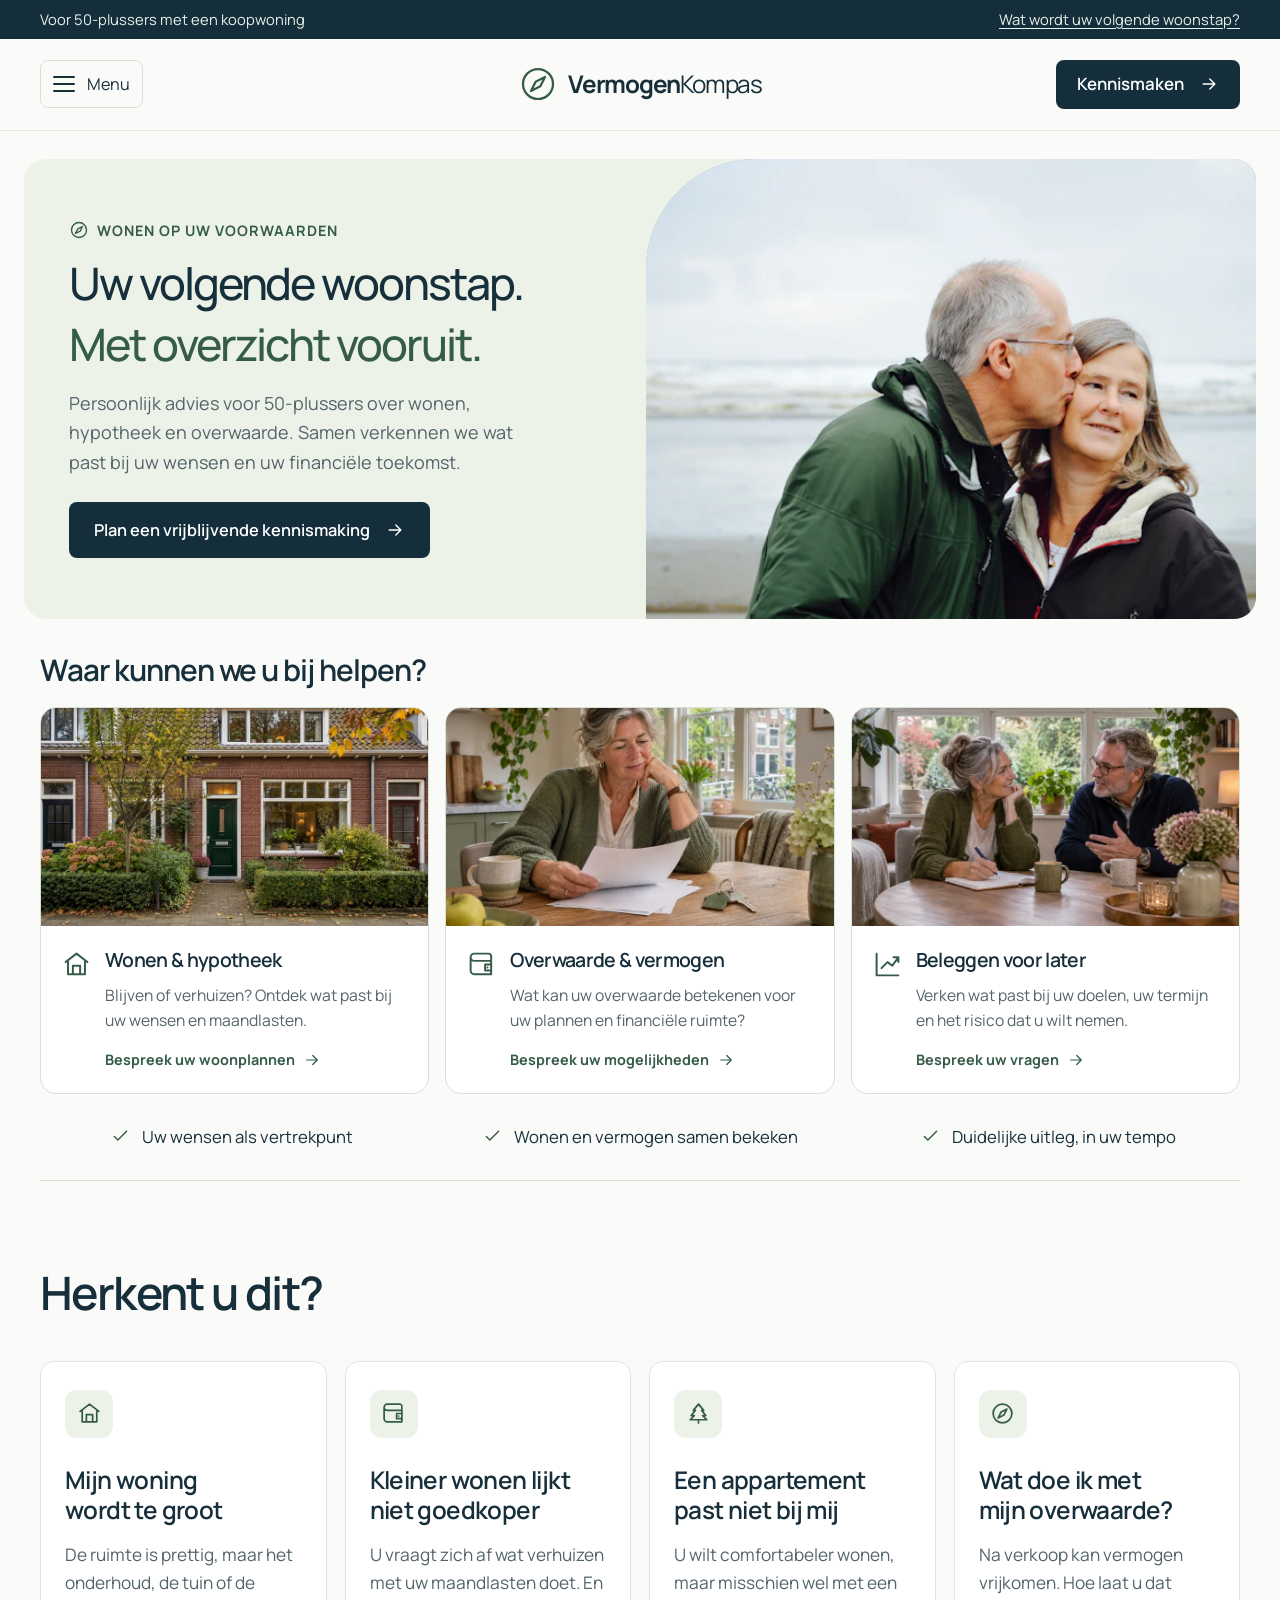
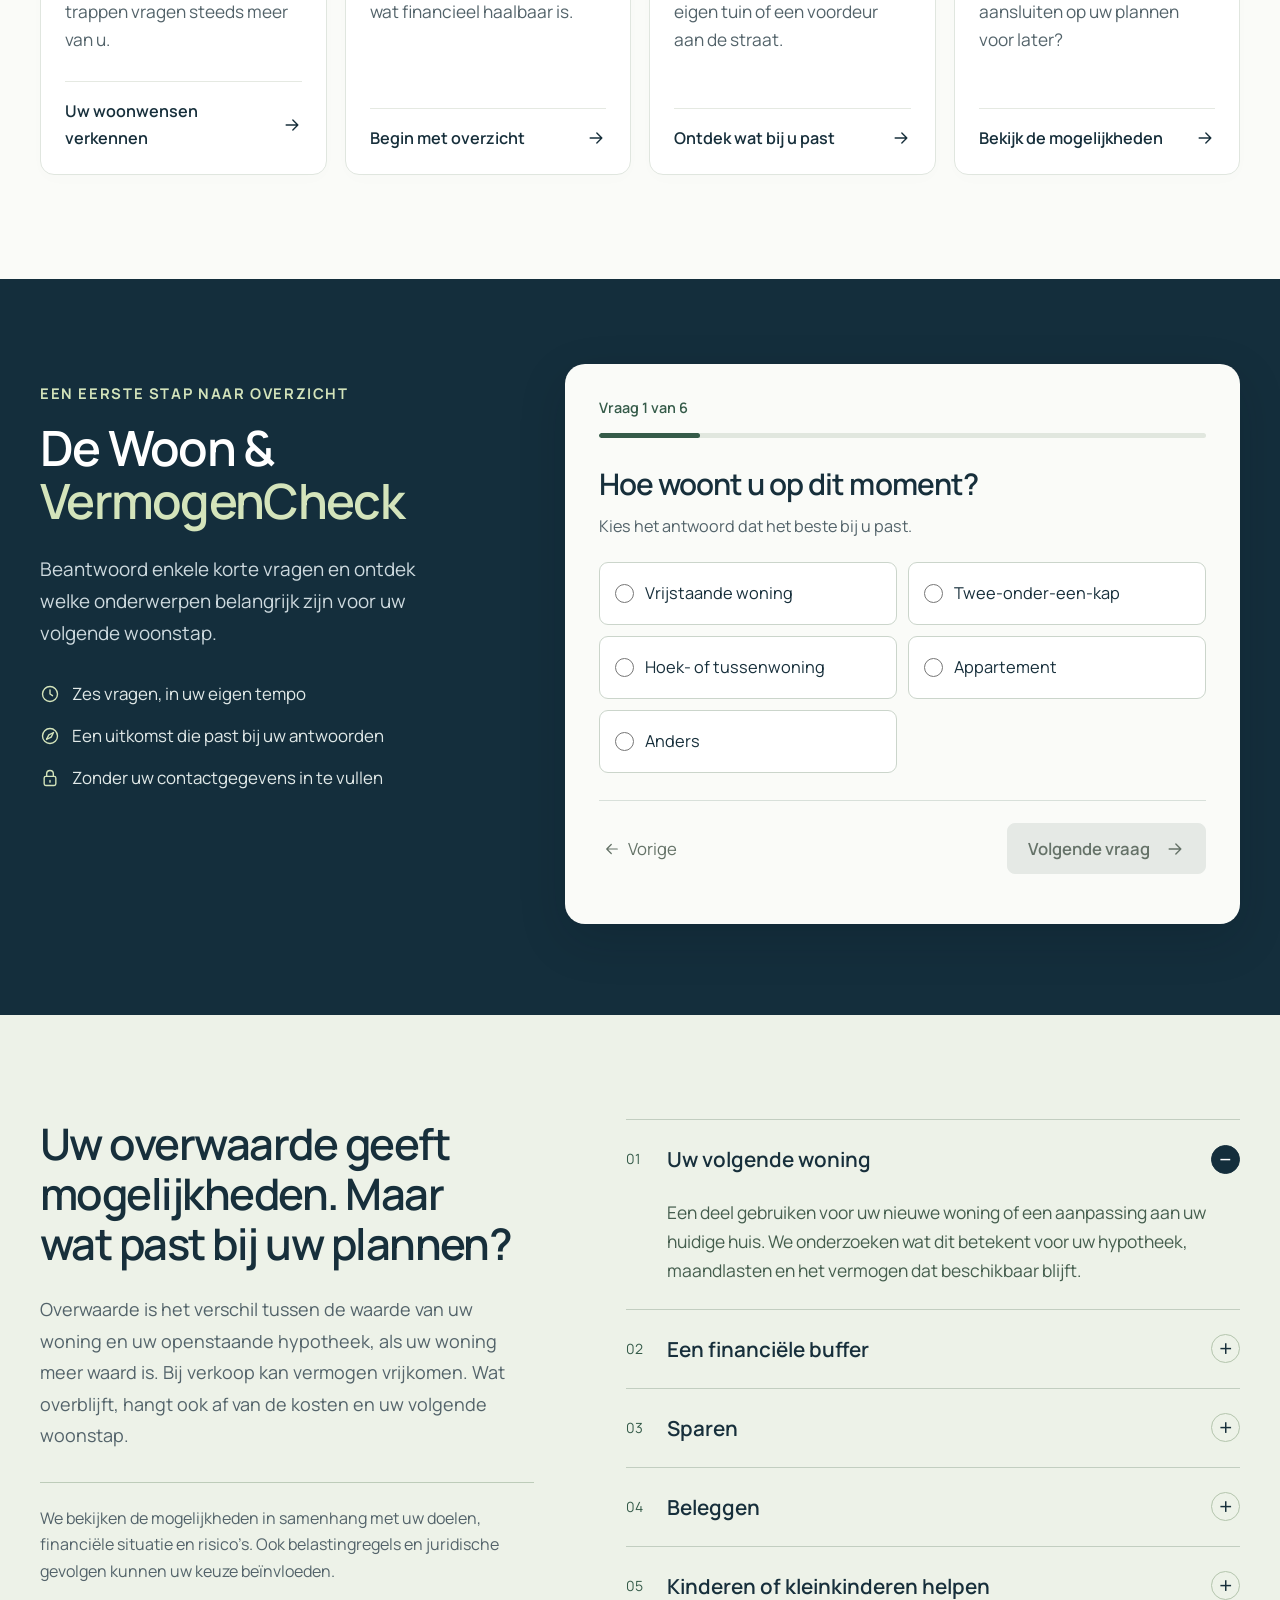
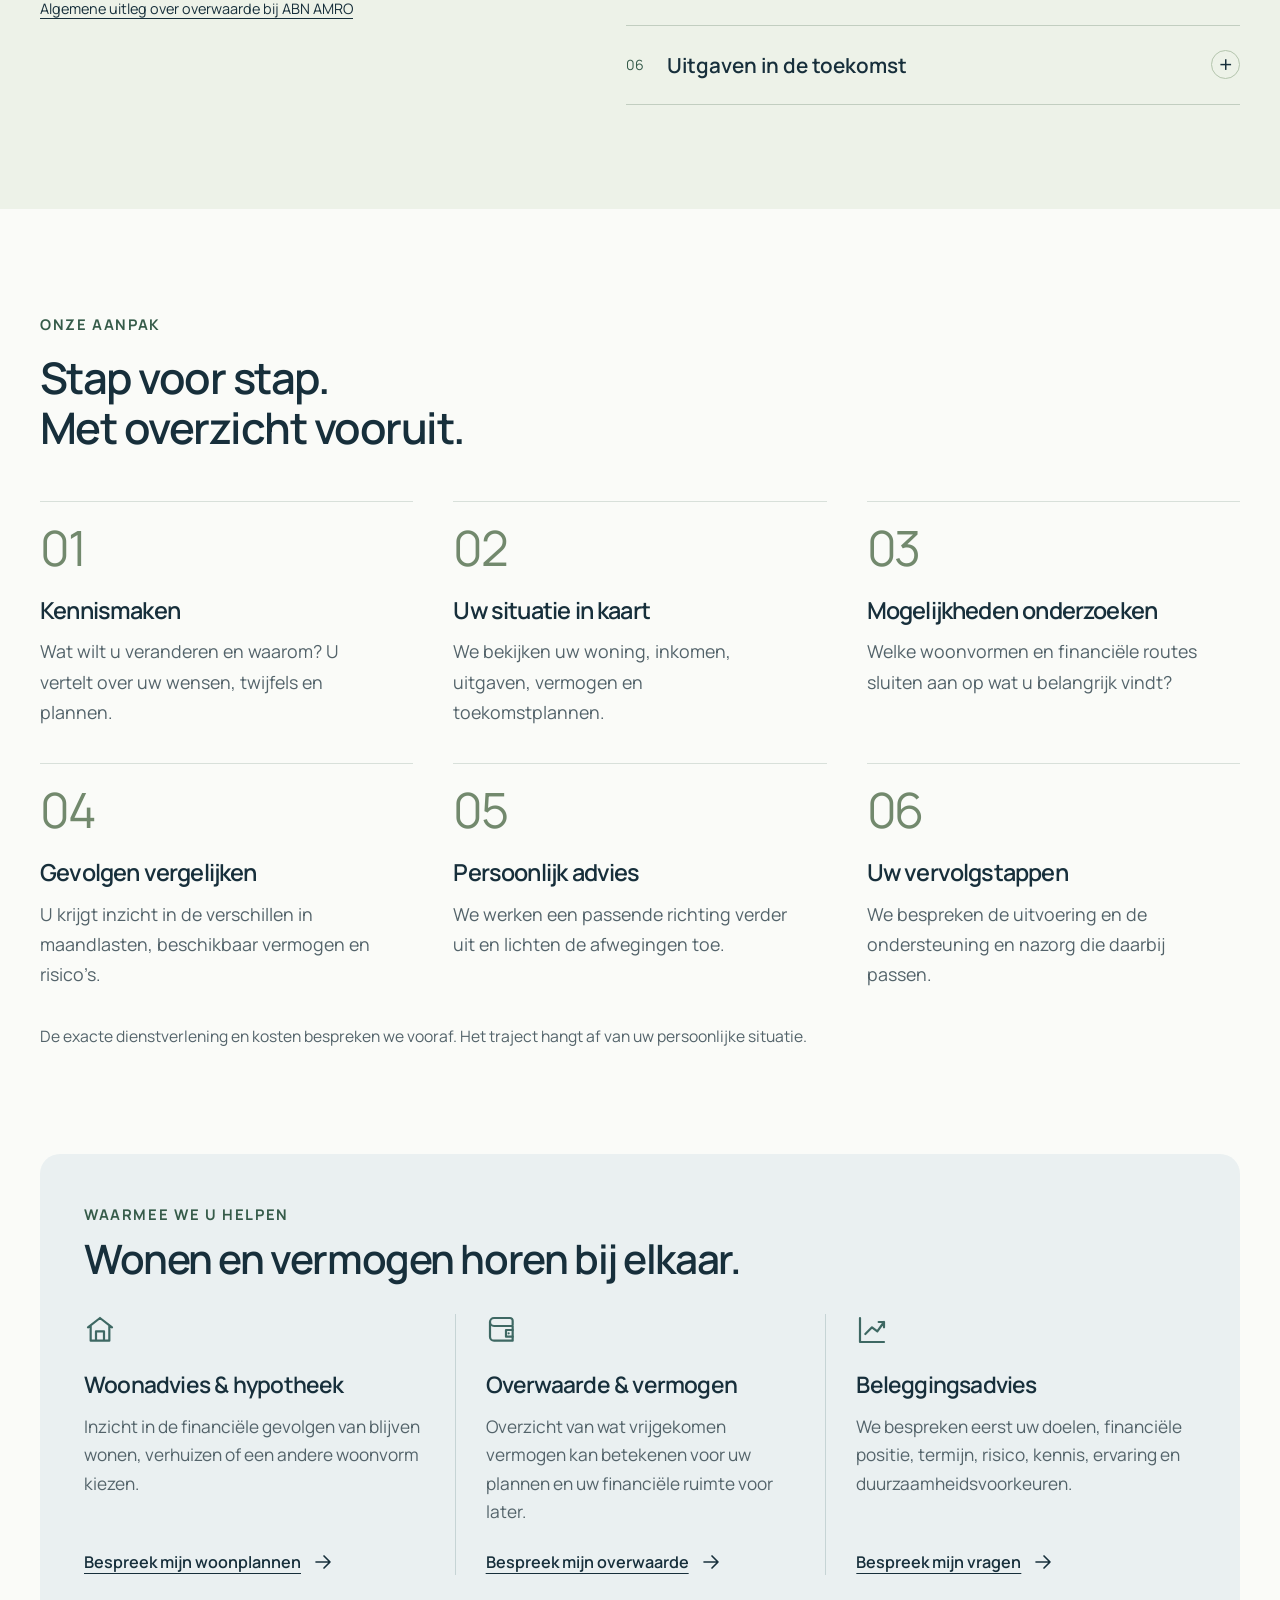
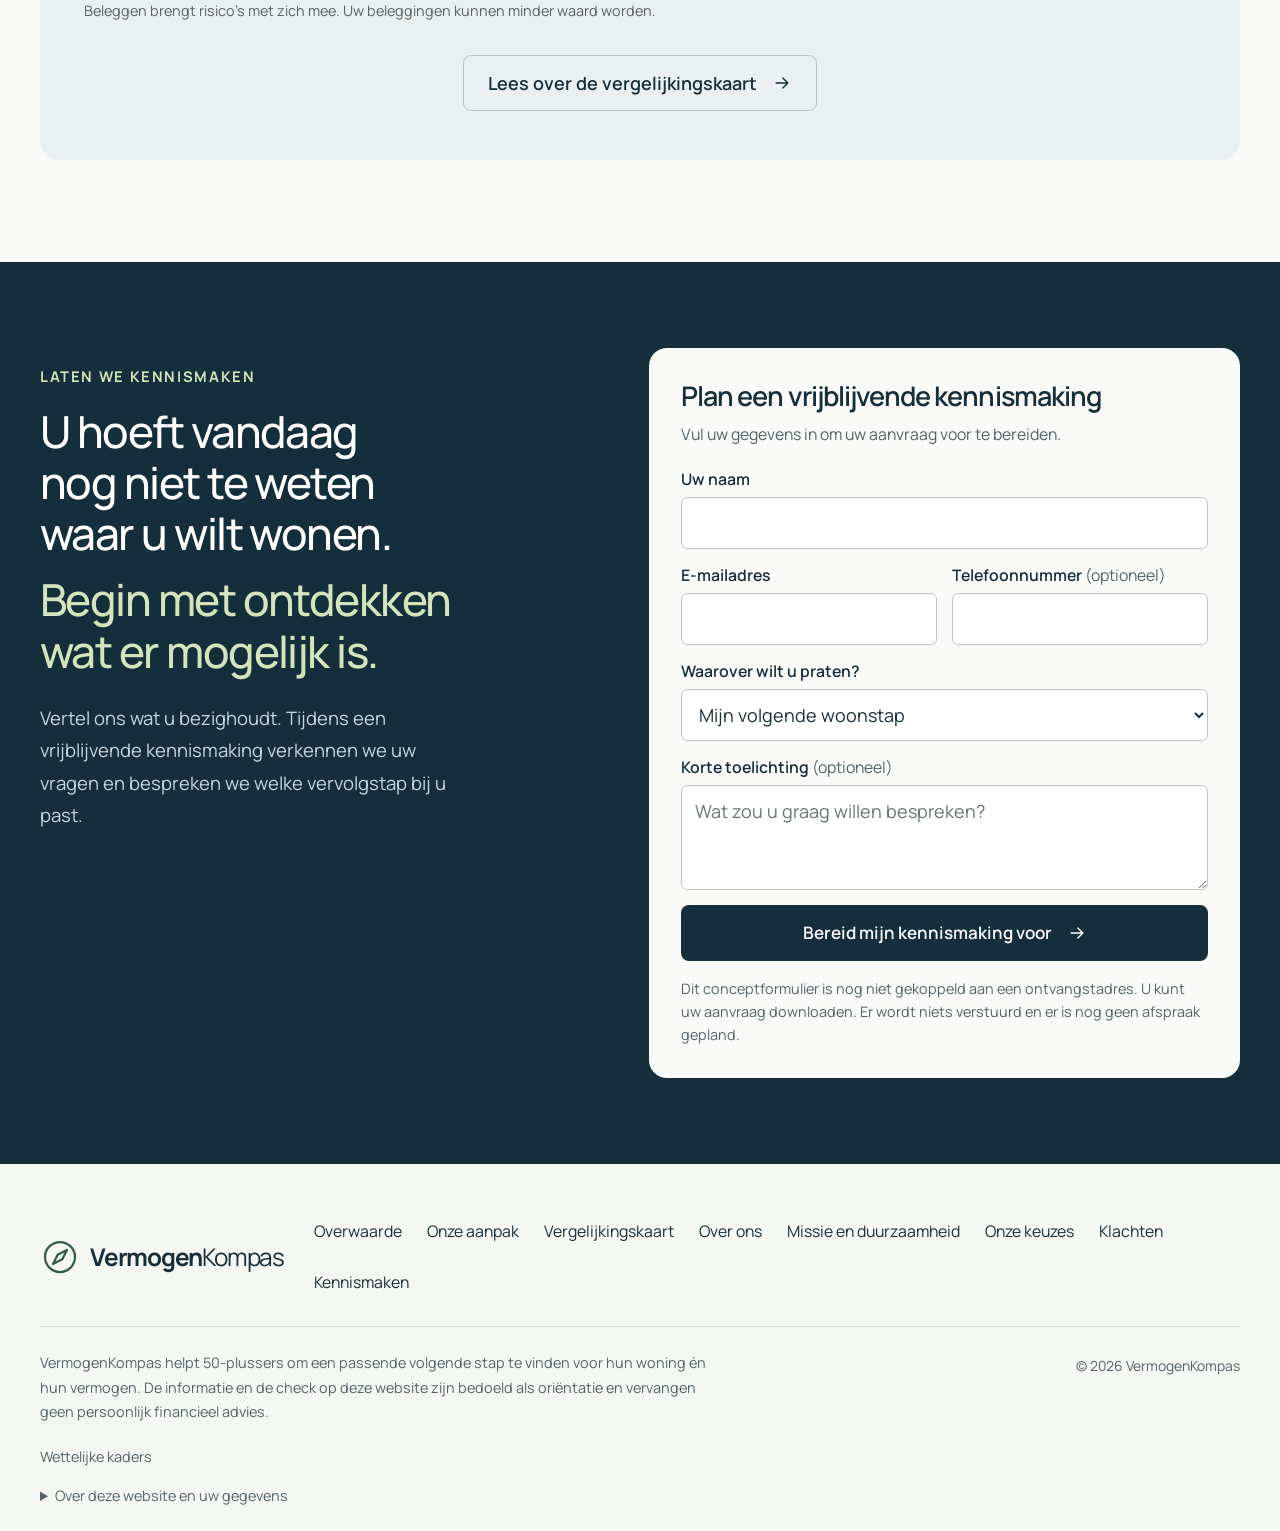
==== commit 6e35c4dd: "Voeg beeld en subtiele animaties toe aan de homepage" ====
--- a/index.html
+++ b/index.html
@@ -56,13 +56,16 @@
 @media(max-width:1150px){.hero-copy{padding:32px}.hero-visual{min-height:460px}.overview-heading{display:block}.overview-heading p{margin-top:10px;max-width:none}.overview-card{padding:20px;gap:12px}.overview-card h3{font-size:1rem}.overview-bottom{align-items:flex-start;flex-direction:column;gap:10px}}
 @media(max-width:930px){.overview-card{flex-direction:column}.hero-copy h1{font-size:2.45rem}}
 @media(max-width:760px){.hero-copy{padding:30px 25px}.hero-copy h1{font-size:clamp(2rem,7vw,2.75rem)}.hero-copy>p{font-size:.96rem;line-height:1.65}.hero-actions>.btn{font-size:.86rem;padding-inline:16px}.hero-visual{min-height:0;height:200px;border-radius:50px 0 0 0}.hero-visual>img{object-position:70% 40%}.hero-caption{padding:12px 16px;bottom:14px;left:14px;right:14px}.hero-caption strong{font-size:.95rem}.hero-caption small{font-size:.7rem}.caption-icon{width:36px;height:36px}.home-overview{padding-top:28px}.overview-heading h2{font-size:1.5rem}.overview-grid{grid-template-columns:1fr;gap:12px}.overview-card{flex-direction:row;padding:20px;gap:16px}.overview-card h3{font-size:1.1rem}.overview-card p{margin-bottom:10px;font-size:.9rem}.overview-link{font-size:.84rem}.overview-bottom{padding-top:17px}.overview-bottom .text-link{line-height:1.6}.overview-bottom .text-link .icon{flex-shrink:0}}
-@media(max-width:760px){.hero-visual{display:none}.hero-copy h1{font-size:2rem}}
+@media(max-width:760px){.hero-copy h1{font-size:2rem}}
 @media print{.home-overview{display:none!important}}
 
 .footer-legal{margin:20px 0 0;font-size:.8rem}.footer-legal a{color:var(--muted);text-underline-offset:4px}.footer-legal a:hover{color:var(--green)}
 </style>
 
-<link rel="stylesheet" href="navigation.css"></head>
+<link rel="stylesheet" href="navigation.css">
+<link rel="stylesheet" href="home.css">
+<script src="home.js" defer></script>
+</head>
 <body>
 <svg xmlns="http://www.w3.org/2000/svg" aria-hidden="true" style="position:absolute;width:0;height:0;overflow:hidden">
 <symbol id="i-compass" viewBox="0 0 24 24"><circle cx="12" cy="12" r="9"/><path d="m16.2 7.8-2.8 5.6-5.6 2.8 2.8-5.6 5.6-2.8Z"/></symbol>
@@ -103,7 +106,10 @@
 </div>
 </div>
 <div class="hero-visual">
-<img src="https://images.unsplash.com/photo-1514415008039-efa173293080?w=1800&q=85" alt="Een stel geniet samen van een ontspannen moment buiten." width="5429" height="3611" fetchpriority="high">
+<img src="images/home/woonstap.webp"
+  srcset="images/home/woonstap-640.webp 640w, images/home/woonstap.webp 1200w"
+  sizes="(max-width: 760px) calc(100vw - 28px), (max-width: 1440px) 49vw, 690px"
+  alt="Een stel geniet samen van een ontspannen moment buiten." width="1200" height="798" fetchpriority="high">
 </div>
 </div>
 </section>
@@ -111,9 +117,27 @@
 <div class="wrap">
 <div class="overview-heading"><h2 id="overview-title">Waar kunnen we u bij helpen?</h2></div>
 <div class="overview-grid">
-<a class="overview-card service-contact" href="#contact" data-topic="Woonadvies en hypotheek"><svg class="icon overview-icon" aria-hidden="true"><use href="#i-home"/></svg><div><h3>Wonen &amp; hypotheek</h3><p>Blijven of verhuizen? Ontdek wat past bij uw wensen en maandlasten.</p><span class="overview-link">Bespreek uw woonplannen<svg class="icon" aria-hidden="true"><use href="#i-arrow"/></svg></span></div></a>
-<a class="overview-card service-contact" href="#contact" data-topic="Overwaarde en vermogen"><svg class="icon overview-icon" aria-hidden="true"><use href="#i-wallet"/></svg><div><h3>Overwaarde &amp; vermogen</h3><p>Wat kan uw overwaarde betekenen voor uw plannen en financiële ruimte?</p><span class="overview-link">Bespreek uw mogelijkheden<svg class="icon" aria-hidden="true"><use href="#i-arrow"/></svg></span></div></a>
-<a class="overview-card service-contact" href="#contact" data-topic="Beleggingsadvies"><svg class="icon overview-icon" aria-hidden="true"><use href="#i-chart"/></svg><div><h3>Beleggen voor later</h3><p>Verken wat past bij uw doelen, uw termijn en het risico dat u wilt nemen.</p><span class="overview-link">Bespreek uw vragen<svg class="icon" aria-hidden="true"><use href="#i-arrow"/></svg></span></div></a>
+<a class="overview-card service-contact" href="#contact" data-topic="Woonadvies en hypotheek">
+  <div class="overview-photo"><img src="images/home/wonen.webp" width="840" height="560" alt="" loading="lazy" decoding="async"></div>
+  <div class="overview-copy">
+    <svg class="icon overview-icon" aria-hidden="true"><use href="#i-home"/></svg>
+    <div><h3>Wonen &amp; hypotheek</h3><p>Blijven of verhuizen? Ontdek wat past bij uw wensen en maandlasten.</p><span class="overview-link">Bespreek uw woonplannen<svg class="icon" aria-hidden="true"><use href="#i-arrow"/></svg></span></div>
+  </div>
+</a>
+<a class="overview-card service-contact" href="#contact" data-topic="Overwaarde en vermogen">
+  <div class="overview-photo"><img src="images/home/overwaarde.webp" width="840" height="560" alt="" loading="lazy" decoding="async"></div>
+  <div class="overview-copy">
+    <svg class="icon overview-icon" aria-hidden="true"><use href="#i-wallet"/></svg>
+    <div><h3>Overwaarde &amp; vermogen</h3><p>Wat kan uw overwaarde betekenen voor uw plannen en financiële ruimte?</p><span class="overview-link">Bespreek uw mogelijkheden<svg class="icon" aria-hidden="true"><use href="#i-arrow"/></svg></span></div>
+  </div>
+</a>
+<a class="overview-card service-contact" href="#contact" data-topic="Beleggingsadvies">
+  <div class="overview-photo"><img src="images/home/beleggen.webp" width="840" height="560" alt="" loading="lazy" decoding="async"></div>
+  <div class="overview-copy">
+    <svg class="icon overview-icon" aria-hidden="true"><use href="#i-chart"/></svg>
+    <div><h3>Beleggen voor later</h3><p>Verken wat past bij uw doelen, uw termijn en het risico dat u wilt nemen.</p><span class="overview-link">Bespreek uw vragen<svg class="icon" aria-hidden="true"><use href="#i-arrow"/></svg></span></div>
+  </div>
+</a>
 </div>
 
 </div>
--- a/home.css
+++ b/home.css
@@ -0,0 +1,105 @@
+.overview-grid .overview-card {
+  flex-direction: column;
+  gap: 0;
+  padding: 0;
+  border-radius: 16px;
+  transition: border-color .2s, background-color .2s, box-shadow .25s, transform .25s;
+}
+
+.overview-photo {
+  width: 100%;
+  aspect-ratio: 16 / 9;
+  overflow: hidden;
+  border-radius: 15px 15px 0 0;
+  background: var(--pale);
+}
+
+.overview-photo img {
+  display: block;
+  width: 100%;
+  height: 100%;
+  object-fit: cover;
+  transition: transform .45s cubic-bezier(.2, .7, .25, 1);
+}
+
+.overview-copy {
+  display: flex;
+  align-items: flex-start;
+  gap: 14px;
+  padding: clamp(14px, 1.65vw, 24px);
+}
+
+.overview-link .icon {
+  transition: transform .25s ease;
+}
+
+@media (max-width: 760px) {
+  .hero-visual {
+    height: auto;
+    aspect-ratio: 16 / 9;
+    max-height: 350px;
+    margin-left: 0;
+    border-radius: 42px 0 0 0;
+  }
+
+  .overview-copy {
+    padding: 20px;
+  }
+}
+
+@media (min-width: 761px) and (max-width: 930px) {
+  .overview-copy {
+    flex-direction: column;
+    gap: 10px;
+  }
+}
+
+@media (prefers-reduced-motion: no-preference) {
+  .hero-copy > * {
+    animation: home-rise .55s cubic-bezier(.2, .7, .25, 1) backwards;
+  }
+
+  .hero-copy h1 { animation-delay: .06s; }
+  .hero-copy > p { animation-delay: .12s; }
+  .hero-actions { animation-delay: .18s; }
+
+  .hero-visual > img {
+    animation: home-hero-photo .85s cubic-bezier(.2, .7, .25, 1) both;
+  }
+
+  .home-reveal {
+    animation: home-rise .55s cubic-bezier(.2, .7, .25, 1) backwards;
+  }
+
+  .equity-item[open] .equity-content {
+    animation: home-rise .25s ease-out;
+  }
+
+  .overview-card:focus-visible img {
+    transform: scale(1.04);
+  }
+
+  .overview-card:focus-visible .overview-link .icon {
+    transform: translateX(4px);
+  }
+}
+
+@media (hover: hover) and (prefers-reduced-motion: no-preference) {
+  .overview-card:hover {
+    transform: translateY(-3px);
+    box-shadow: 0 12px 24px #142e3c14;
+  }
+
+  .overview-card:hover img { transform: scale(1.04); }
+  .overview-card:hover .overview-link .icon { transform: translateX(4px); }
+}
+
+@keyframes home-rise {
+  from { opacity: .55; translate: 0 10px; }
+  to { opacity: 1; translate: 0; }
+}
+
+@keyframes home-hero-photo {
+  from { scale: 1.035; }
+  to { scale: 1; }
+}
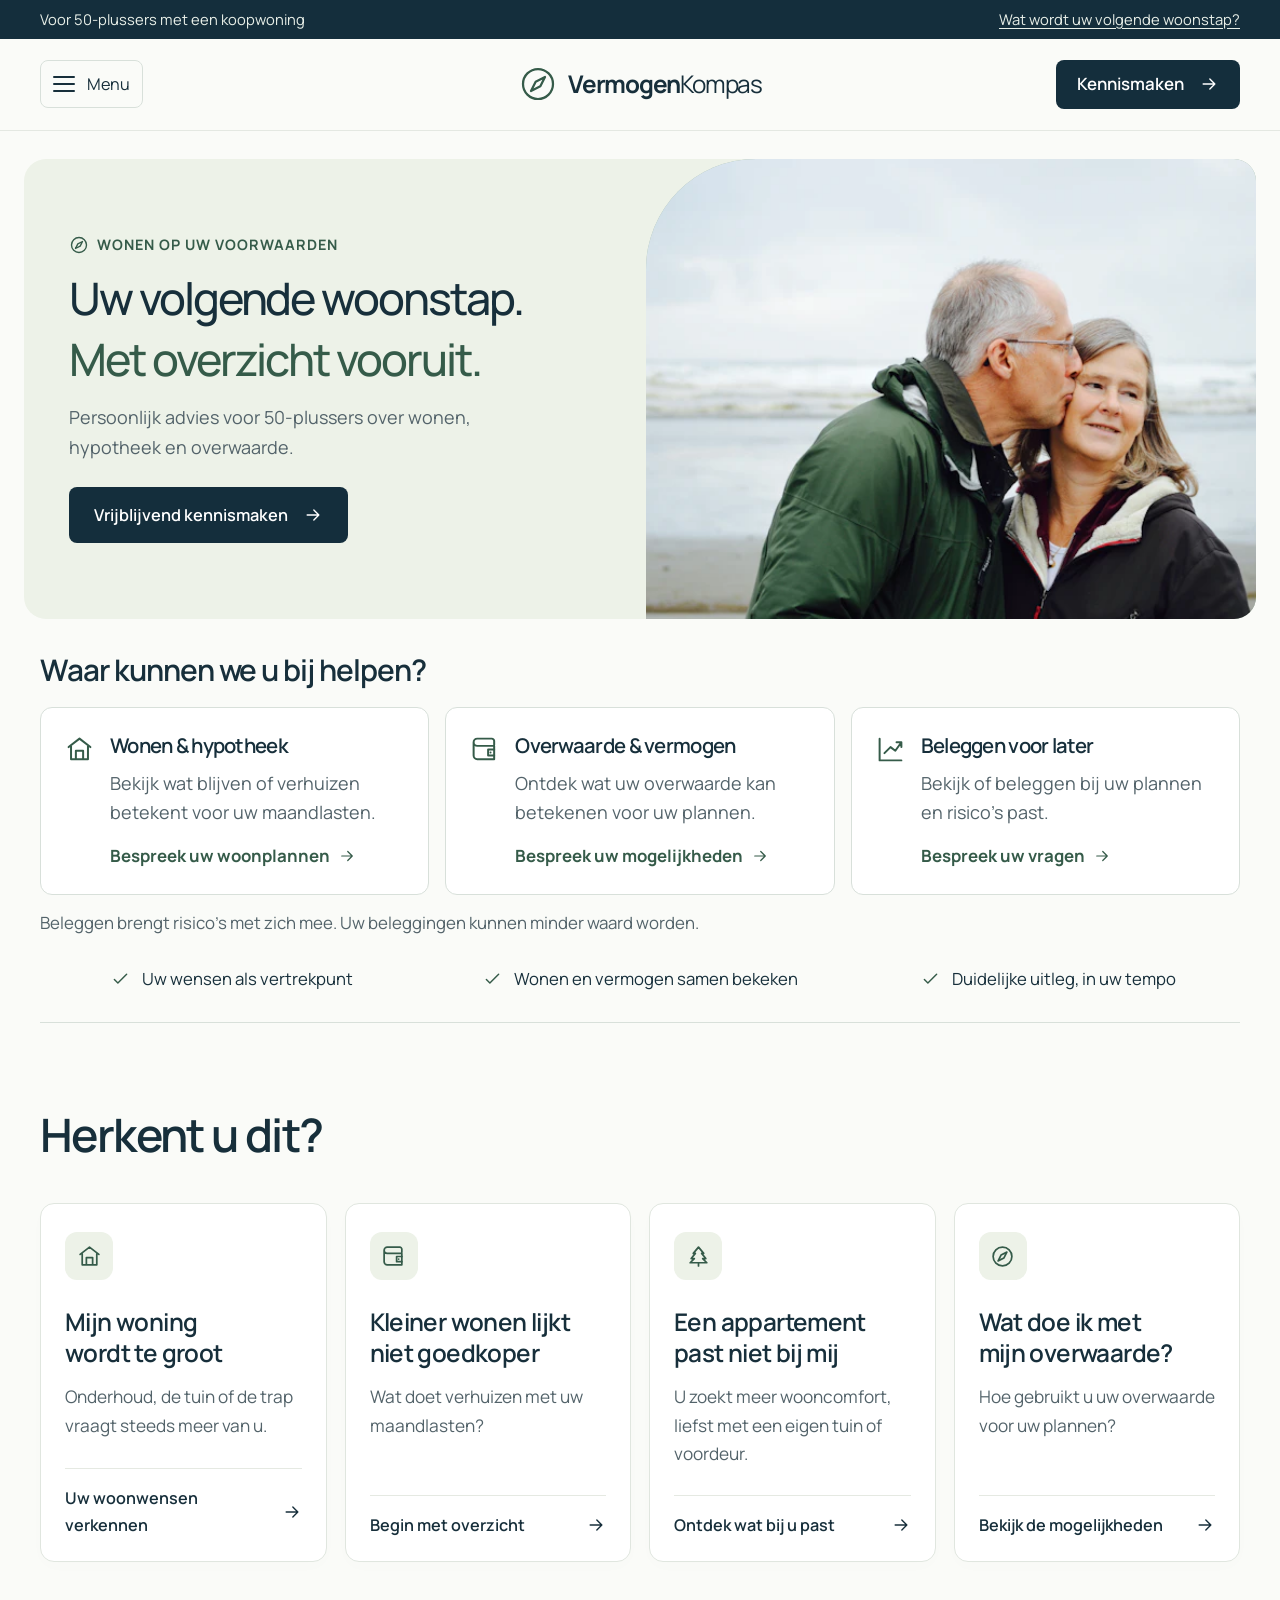
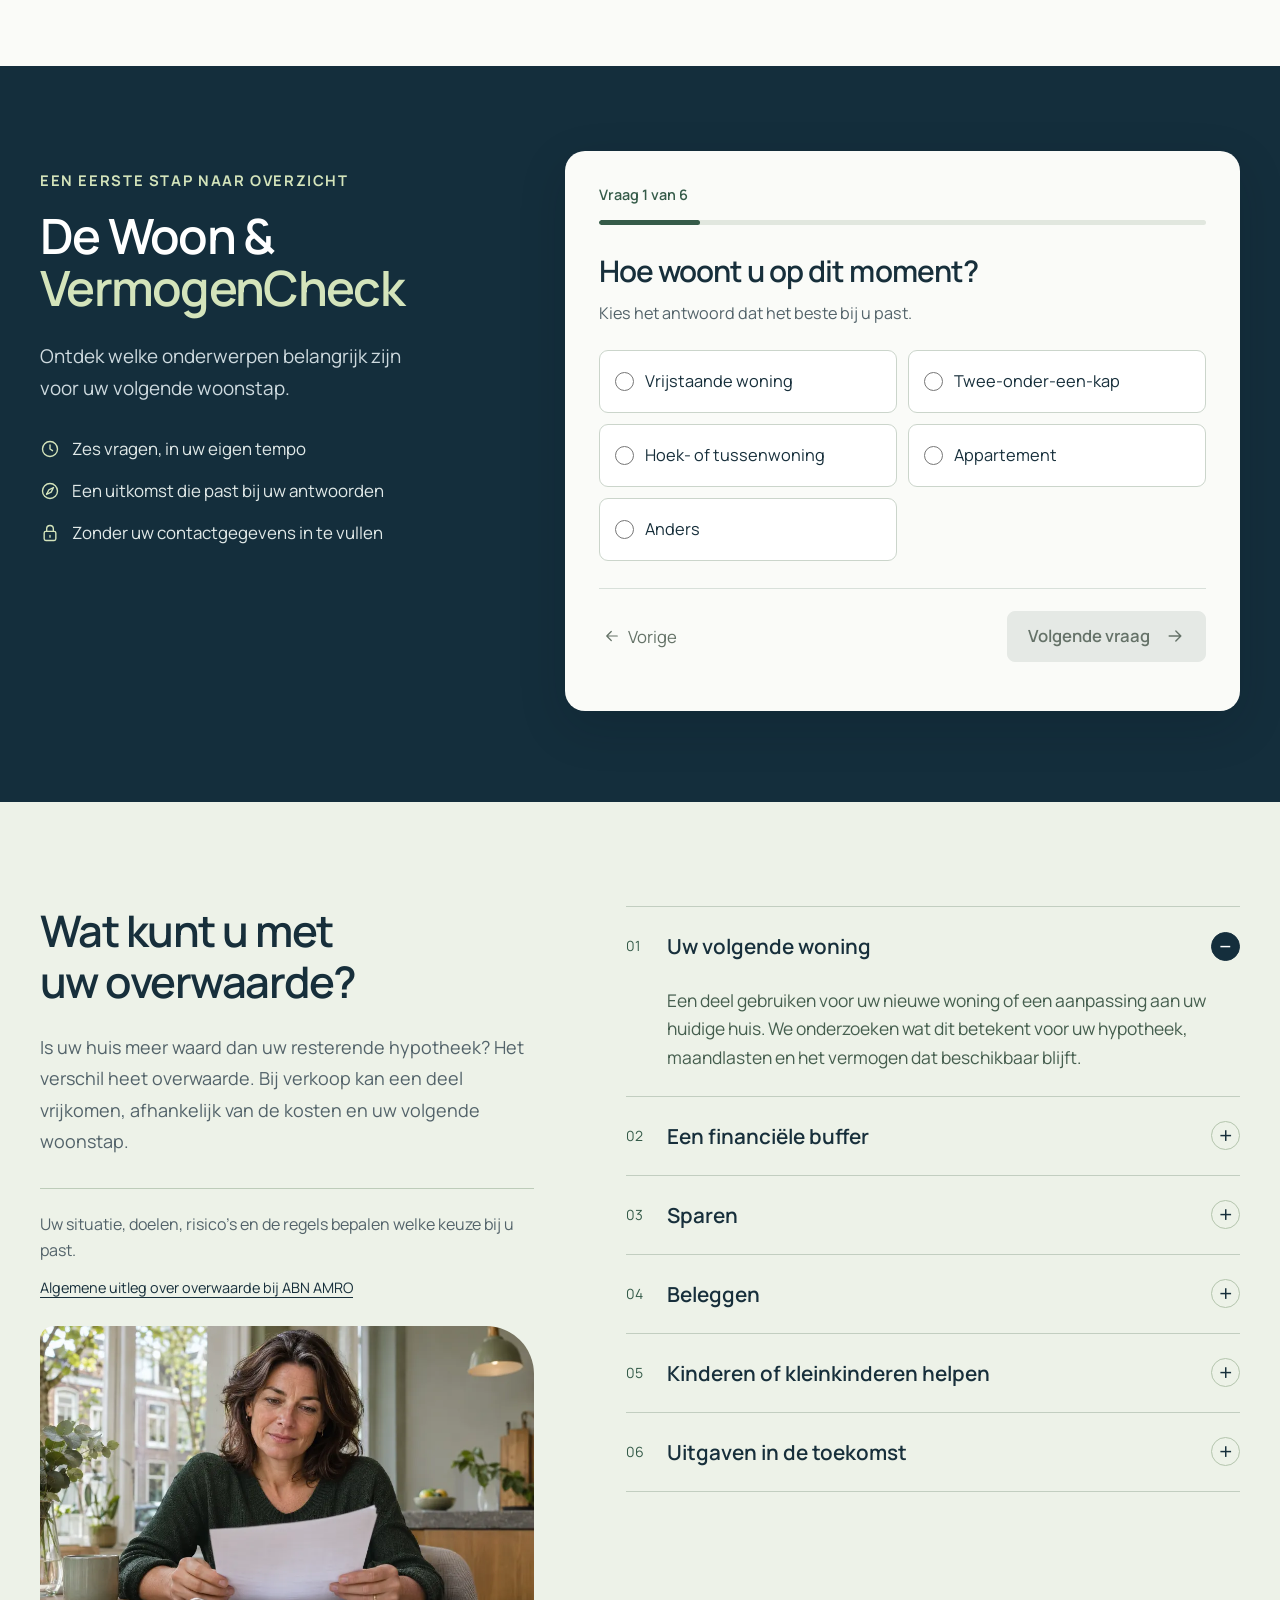
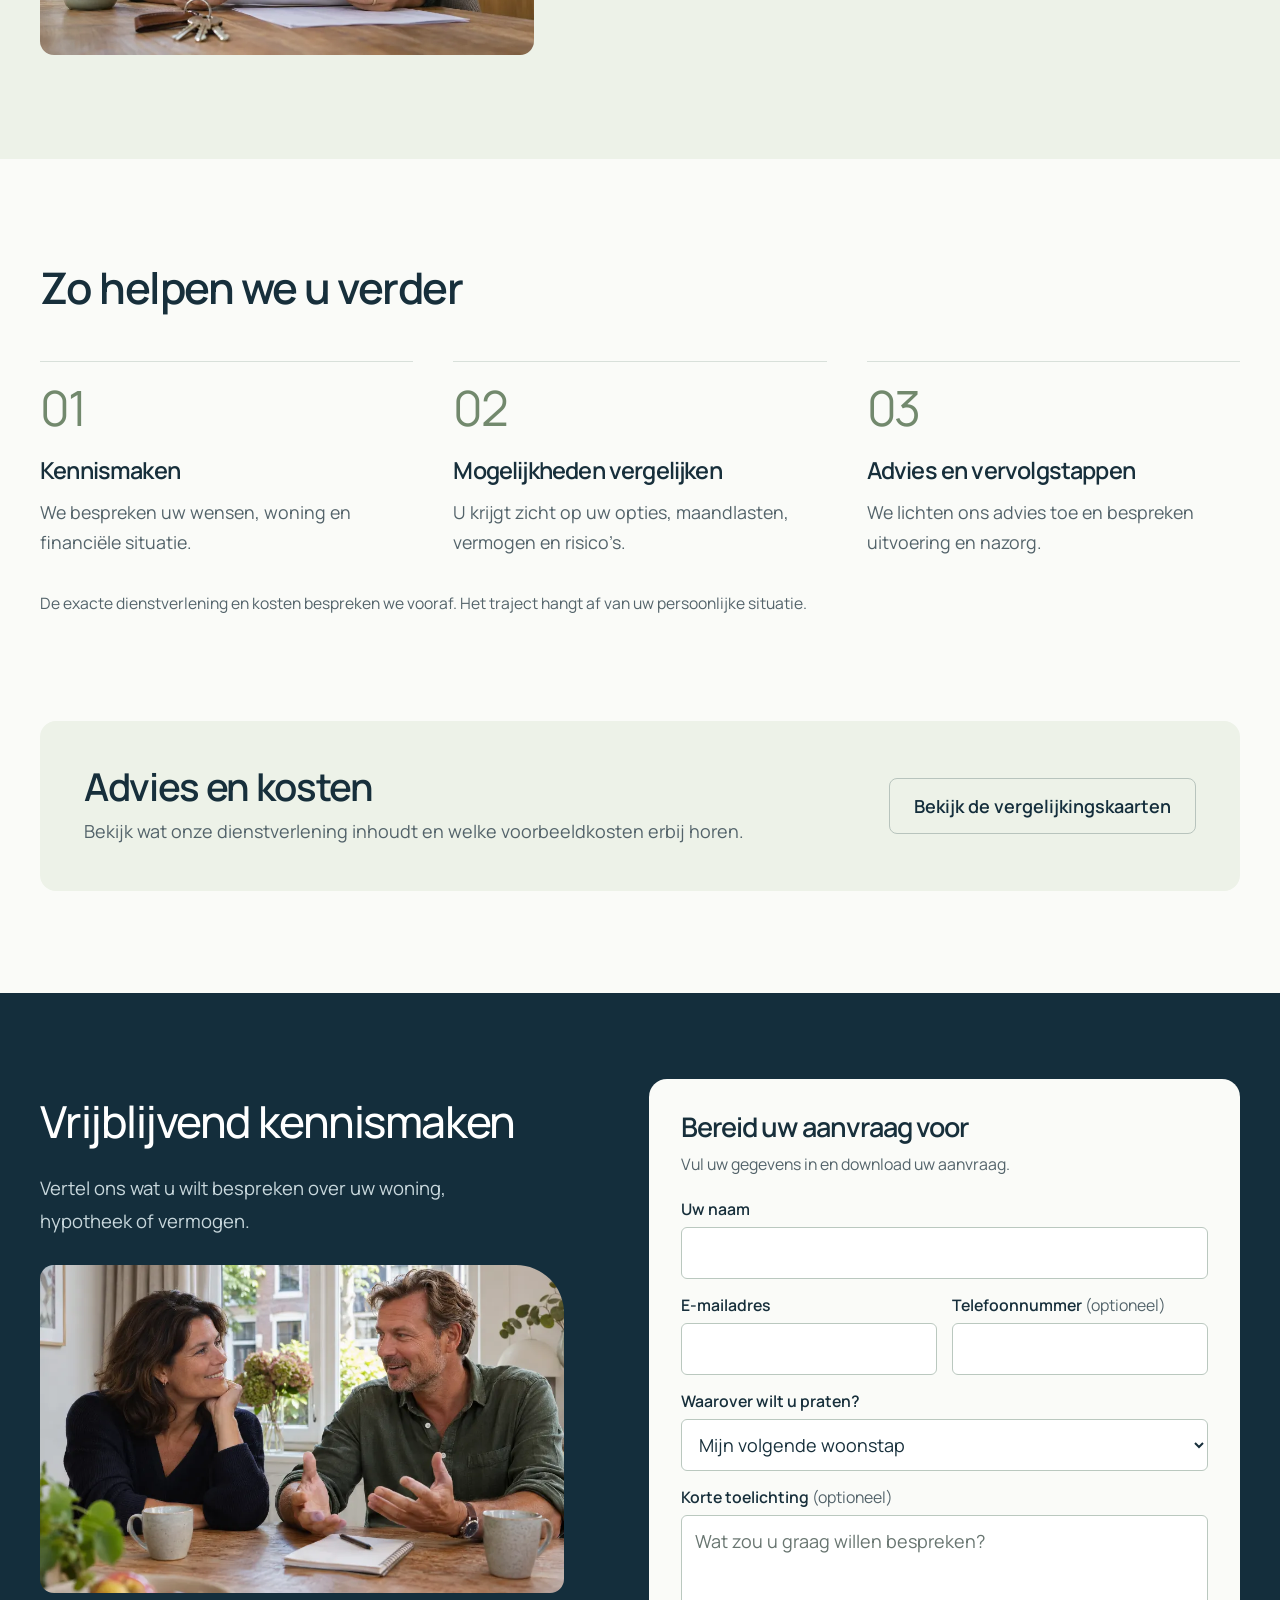
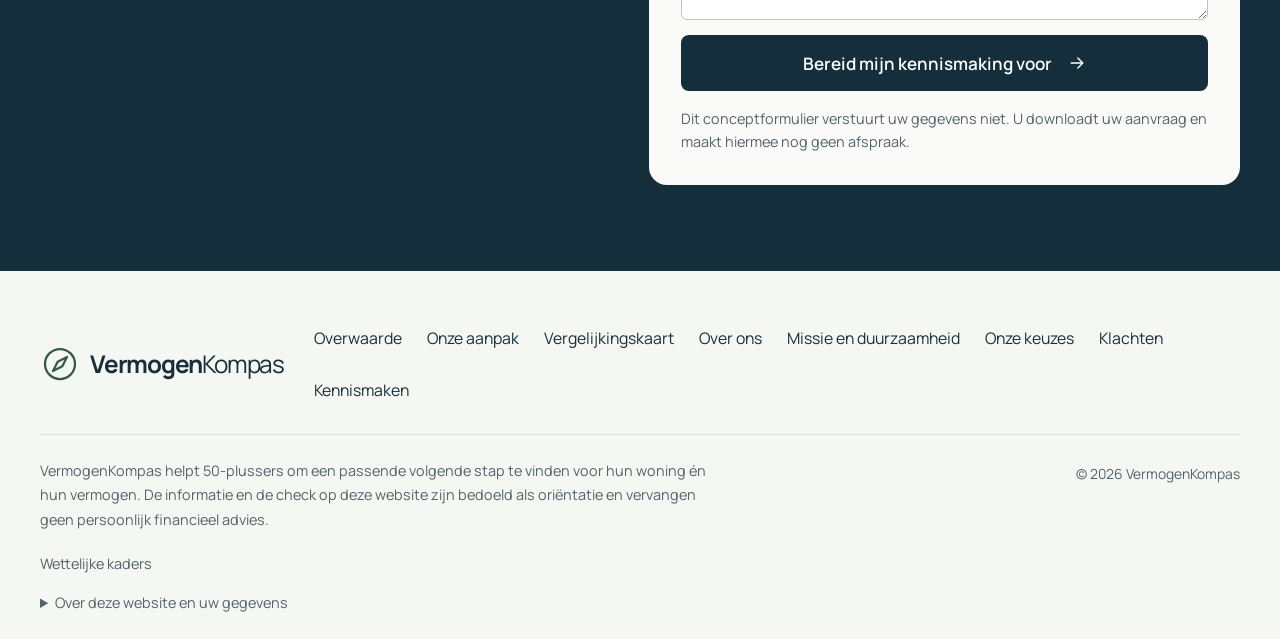
==== commit 7d54a7ec: "Maak VermogenKompas rustiger en duidelijker" ====
--- a/index.html
+++ b/index.html
@@ -26,7 +26,6 @@
 @media(max-width:930px){.main-nav{gap:16px}.main-nav>a{font-size:.86rem}.main-nav>a[href="#diensten"]{display:none}.hero{padding:22px 20px 0}.hero-copy{padding:36px 27px}.hero-copy .eyebrow{font-size:.73rem;letter-spacing:.04em}.hero-visual{min-height:625px;border-top-left-radius:75px}h1{font-size:2.75rem}.hero-caption{left:19px;right:19px;bottom:20px;padding:17px 16px;gap:12px}.hero-caption strong{font-size:1rem}.hero-caption small{font-size:.75rem}.caption-icon{width:41px;height:41px}.assurances{gap:15px}.assurances>div{font-size:.83rem;gap:8px}.section{padding-block:78px}.check-layout{grid-template-columns:1fr;gap:34px}.check-intro{display:grid;grid-template-columns:1fr 1fr;column-gap:45px;padding-top:0}.check-intro .eyebrow{grid-column:1/-1}.check-intro h2{max-width:460px;grid-row:2/4}.check-intro>p{grid-column:2;margin-top:0;font-size:1rem}.check-features{grid-column:2;margin:20px 0 0;gap:10px}.check-intro .check-caveat{grid-column:1/-1;max-width:none;margin-top:27px;padding-top:18px}.check-card{min-height:0;padding:32px}.answers{grid-template-columns:1fr 1fr}.living-layout{gap:37px;grid-template-columns:.9fr 1fr}.living-image{aspect-ratio:3/5;border-top-right-radius:65px}.living-copy h2{font-size:2.3rem}.living-image figcaption{font-size:1.12rem;left:18px;right:18px;bottom:18px;padding:19px}.equity-layout{grid-template-columns:.9fr 1.1fr;gap:36px}.equity-intro h2{font-size:2.35rem}.steps{column-gap:26px}.steps h3{font-size:1.2rem}.services-grid{grid-template-columns:1fr;gap:26px}.service{padding:0}.service+.service{border:0;border-top:1px solid #c6d4d5;padding:27px 0 0}.service>.icon{margin-bottom:16px}.service p{margin-bottom:15px;max-width:690px}.service h3{font-size:1.35rem}.services{padding-bottom:78px}.contact-layout{gap:32px;grid-template-columns:.9fr 1.1fr}.contact-copy h2{font-size:2.45rem}.contact-box{padding:25px}.field-row{grid-template-columns:1fr;gap:0}.contact-copy .contact-promise{font-size:.85rem}.footer-links{gap:19px}.footer-bottom{gap:25px}}
 @media(max-width:760px){body{font-size:17px}.wrap{width:calc(100% - 40px)}html{scroll-padding-top:89px}.utility{font-size:.75rem}.utility .wrap{justify-content:center}.utility a{display:none}.site-header{position:sticky}.nav-shell{min-height:77px}.brand{font-size:1.2rem}.brand .mark{width:35px;height:35px}.menu-button{display:flex}.main-nav{display:none;position:absolute;top:77px;left:0;right:0;background:var(--paper);padding:12px 20px 23px;border-bottom:1px solid var(--line);box-shadow:0 20px 20px #142e3c0c;flex-direction:column;align-items:stretch;gap:2px}.main-nav.is-open{display:flex}.main-nav>a:not(.btn){font-size:1rem;padding:13px 8px}.main-nav>a[href="#diensten"]{display:block}.main-nav .btn{margin-top:10px;min-height:51px}.hero{padding:16px 14px 0}.hero-frame{grid-template-columns:1fr;border-radius:17px}.hero-copy{padding:36px 25px 34px}.hero-copy .eyebrow{font-size:.73rem;margin-bottom:20px}.hero-copy h1{font-size:clamp(2.2rem,6.85vw,3.15rem);max-width:620px;line-height:1.1;letter-spacing:-.04em}.hero-copy h1 strong{margin-top:13px}.hero-copy>p{max-width:560px;font-size:1rem;margin:21px 0 23px;line-height:1.7}.hero-actions{gap:17px}.hero-actions>.btn{font-size:.97rem;min-height:55px}.hero-actions .text-link{font-size:.9rem}.hero-visual{min-height:0;height:400px;border-radius:70px 0 0 0;margin-left:25px}.hero-visual>img{object-position:70% 44%}.hero-caption{max-width:355px;left:19px;bottom:19px;right:19px}.hero-caption strong{font-size:1.07rem}.assurances{grid-template-columns:1fr;gap:13px;padding:25px 5px;max-width:500px;margin:auto}.assurances>div{justify-content:flex-start;font-size:.9rem;gap:12px}.section{padding-block:66px}.section-intro{display:block;margin-bottom:29px}.section-intro p{margin-top:18px;max-width:550px}.eyebrow{margin-bottom:14px;font-size:.78rem}h2{font-size:2.2rem}.recognition h2{font-size:2.45rem}.recognition-grid{gap:14px}.recognition-card{padding:22px 19px}.recognition-card h3{font-size:1.2rem;line-height:1.3}.recognition-card p{font-size:.91rem;line-height:1.65;margin-bottom:19px}.recognition-card .card-link{font-size:.84rem}.recognition-note{font-size:.89rem;align-items:flex-start}.recognition-note>.icon{margin-top:3px}.tile-icon{width:42px;height:42px}.check-section{padding:60px 0}.check-intro{display:block}.check-intro h2{max-width:500px;font-size:2.75rem}.check-intro>p{margin-top:21px;max-width:550px}.check-features{margin:24px 0 0;gap:12px}.check-intro .check-caveat{margin-top:24px;font-size:.82rem}.check-card{padding:26px 23px;border-radius:16px}.check-card legend{font-size:1.5rem}.question-hint{font-size:.87rem}.answers{gap:10px}.answer{font-size:.89rem;padding:13px 12px;min-height:66px;gap:10px}.check-buttons{gap:12px}.check-buttons .btn{font-size:.88rem;padding:13px 15px}.check-buttons .back-button{font-size:.9rem}.result-title{font-size:1.8rem}.result-actions{flex-direction:column;align-items:stretch}.result-actions .text-link{justify-content:center}.living-layout{grid-template-columns:1fr;gap:36px}.living-copy{grid-row:1}.living-copy h2{max-width:550px;font-size:2.45rem}.living-copy>p{max-width:620px}.living-image{aspect-ratio:5/4;max-height:500px}.living-image figcaption{max-width:350px;font-size:1.25rem}.route-map{gap:21px}.route-map p{font-size:.97rem}.equity-layout{grid-template-columns:1fr;gap:34px}.equity-intro h2{max-width:620px;font-size:2.45rem}.equity-aside{margin-top:24px}.equity-item summary{font-size:1.08rem;padding:22px 0;gap:13px}.equity-content{padding-left:37px;padding-right:15px;font-size:.95rem}.process-intro{margin-bottom:36px}.process-intro h2{font-size:2.45rem}.steps{grid-template-columns:1fr 1fr;gap:29px 25px}.step-number{font-size:2.3rem;margin-bottom:18px}.step h3{font-size:1.17rem;line-height:1.3}.step p{font-size:.93rem}.process-note{font-size:.84rem}.services{padding-bottom:66px}.services-box{padding:33px 25px;border-radius:15px}.services-heading h2{font-size:2.15rem}.services-heading{margin-bottom:28px}.service p{font-size:.96rem}.service-risk{font-size:.81rem}.contact-section{padding:60px 0}.contact-layout{grid-template-columns:1fr;gap:34px}.contact-copy{padding:0}.contact-copy h2{font-size:2.45rem;max-width:590px}.contact-copy>p{max-width:600px;font-size:1rem}.contact-copy .contact-promise{font-size:.94rem;max-width:550px}.contact-box{padding:27px 24px}.field-row{grid-template-columns:1fr 1fr;gap:15px}.footer-top{align-items:flex-start;flex-direction:column;gap:26px}.footer-links{gap:13px 25px;font-size:.9rem}.footer-bottom{display:block}.footer-bottom>span{display:block;margin-top:19px}.site-footer{padding-top:39px}.footer-bottom>p{font-size:.82rem}}
 @media(max-width:420px){.brand{font-size:1.12rem;gap:6px}.brand .mark{width:31px;height:31px}.menu-button{font-size:.82rem;padding:9px}.menu-button .icon{width:20px;height:20px}.hero-copy{padding:31px 22px}.hero-copy h1{font-size:2.32rem}.hero-copy .eyebrow{font-size:.7rem}.hero-actions>.btn{width:100%;padding:15px 14px;gap:12px}.hero-visual{height:335px;margin-left:22px}.hero-caption{padding:16px 14px;gap:11px;left:15px;right:15px}.hero-caption strong{font-size:.99rem}.caption-icon{width:40px;height:40px}.recognition-grid{grid-template-columns:1fr}.recognition-card{padding:23px}.recognition-card h3{font-size:1.31rem}.recognition-card p{font-size:1rem}.recognition-card .card-link{font-size:.91rem}.check-card{padding:23px 19px}.check-card legend{font-size:1.4rem}.answers{grid-template-columns:1fr}.answer{min-height:57px;font-size:.96rem;padding:14px}.check-top{font-size:.76rem}.check-buttons .btn{padding:12px 14px}.check-buttons .icon{width:17px;height:17px}.check-buttons{gap:8px}.steps{grid-template-columns:1fr;gap:25px}.step{display:grid;grid-template-columns:42px 1fr;gap:0 16px;padding-top:23px}.step-number{grid-row:1/3;font-size:1.95rem;margin:2px 0 0}.step h3{font-size:1.27rem}.step p{font-size:.98rem}.field-row{grid-template-columns:1fr;gap:0}.contact-box{padding:24px 21px}.living-image{aspect-ratio:1/1}.living-image figcaption{font-size:1.13rem}.result-title{font-size:1.65rem}}
-@media(prefers-reduced-motion:reduce){html{scroll-behavior:auto}*,*:before,*:after{transition:none!important;animation:none!important}}
 @media print{.site-header,.utility,.hero,.assurances,.recognition,.living-section,.equity-section,.process-section,.services,.contact-section,.site-footer,.check-intro,.check-buttons,.result-actions{display:none!important}.check-section{background:white;padding:0}.check-layout{display:block}.check-card{box-shadow:none;border-radius:0;min-height:0;padding:0}.wrap{width:100%}.result-title{color:black}}
 
 /* Compact introduction and immediate overview of the advice topics. */
@@ -63,8 +62,9 @@
 </style>
 
 <link rel="stylesheet" href="navigation.css">
+<link rel="stylesheet" href="experience.css">
+<script src="experience.js" defer></script>
 <link rel="stylesheet" href="home.css">
-<script src="home.js" defer></script>
 </head>
 <body>
 <svg xmlns="http://www.w3.org/2000/svg" aria-hidden="true" style="position:absolute;width:0;height:0;overflow:hidden">
@@ -100,9 +100,9 @@
 <div class="hero-copy">
 <span class="eyebrow"><svg class="icon" aria-hidden="true"><use href="#i-compass"/></svg>Wonen op uw voorwaarden</span>
 <h1 id="hero-title">Uw volgende woonstap.<strong>Met overzicht vooruit.</strong></h1>
-<p>Persoonlijk advies voor 50-plussers over wonen, hypotheek en overwaarde. Samen verkennen we wat past bij uw wensen en uw financiële toekomst.</p>
+<p>Persoonlijk advies voor 50-plussers over wonen, hypotheek en overwaarde.</p>
 <div class="hero-actions">
-<a class="btn" href="#contact">Plan een vrijblijvende kennismaking<svg class="icon" aria-hidden="true"><use href="#i-arrow"/></svg></a>
+<a class="btn" href="#contact">Vrijblijvend kennismaken<svg class="icon" aria-hidden="true"><use href="#i-arrow"/></svg></a>
 </div>
 </div>
 <div class="hero-visual">
@@ -117,29 +117,11 @@
 <div class="wrap">
 <div class="overview-heading"><h2 id="overview-title">Waar kunnen we u bij helpen?</h2></div>
 <div class="overview-grid">
-<a class="overview-card service-contact" href="#contact" data-topic="Woonadvies en hypotheek">
-  <div class="overview-photo"><img src="images/home/wonen.webp" width="840" height="560" alt="" loading="lazy" decoding="async"></div>
-  <div class="overview-copy">
-    <svg class="icon overview-icon" aria-hidden="true"><use href="#i-home"/></svg>
-    <div><h3>Wonen &amp; hypotheek</h3><p>Blijven of verhuizen? Ontdek wat past bij uw wensen en maandlasten.</p><span class="overview-link">Bespreek uw woonplannen<svg class="icon" aria-hidden="true"><use href="#i-arrow"/></svg></span></div>
-  </div>
-</a>
-<a class="overview-card service-contact" href="#contact" data-topic="Overwaarde en vermogen">
-  <div class="overview-photo"><img src="images/home/overwaarde.webp" width="840" height="560" alt="" loading="lazy" decoding="async"></div>
-  <div class="overview-copy">
-    <svg class="icon overview-icon" aria-hidden="true"><use href="#i-wallet"/></svg>
-    <div><h3>Overwaarde &amp; vermogen</h3><p>Wat kan uw overwaarde betekenen voor uw plannen en financiële ruimte?</p><span class="overview-link">Bespreek uw mogelijkheden<svg class="icon" aria-hidden="true"><use href="#i-arrow"/></svg></span></div>
-  </div>
-</a>
-<a class="overview-card service-contact" href="#contact" data-topic="Beleggingsadvies">
-  <div class="overview-photo"><img src="images/home/beleggen.webp" width="840" height="560" alt="" loading="lazy" decoding="async"></div>
-  <div class="overview-copy">
-    <svg class="icon overview-icon" aria-hidden="true"><use href="#i-chart"/></svg>
-    <div><h3>Beleggen voor later</h3><p>Verken wat past bij uw doelen, uw termijn en het risico dat u wilt nemen.</p><span class="overview-link">Bespreek uw vragen<svg class="icon" aria-hidden="true"><use href="#i-arrow"/></svg></span></div>
-  </div>
-</a>
-</div>
-
+<a class="overview-card service-contact" href="#contact" data-topic="Woonadvies en hypotheek"><svg class="icon overview-icon" aria-hidden="true"><use href="#i-home"/></svg><div><h3>Wonen &amp; hypotheek</h3><p>Bekijk wat blijven of verhuizen betekent voor uw maandlasten.</p><span class="overview-link">Bespreek uw woonplannen<svg class="icon" aria-hidden="true"><use href="#i-arrow"/></svg></span></div></a>
+<a class="overview-card service-contact" href="#contact" data-topic="Overwaarde en vermogen"><svg class="icon overview-icon" aria-hidden="true"><use href="#i-wallet"/></svg><div><h3>Overwaarde &amp; vermogen</h3><p>Ontdek wat uw overwaarde kan betekenen voor uw plannen.</p><span class="overview-link">Bespreek uw mogelijkheden<svg class="icon" aria-hidden="true"><use href="#i-arrow"/></svg></span></div></a>
+<a class="overview-card service-contact" href="#contact" data-topic="Beleggingsadvies"><svg class="icon overview-icon" aria-hidden="true"><use href="#i-chart"/></svg><div><h3>Beleggen voor later</h3><p>Bekijk of beleggen bij uw plannen en risico’s past.</p><span class="overview-link">Bespreek uw vragen<svg class="icon" aria-hidden="true"><use href="#i-arrow"/></svg></span></div></a>
+</div>
+<p class="overview-risk">Beleggen brengt risico’s met zich mee. Uw beleggingen kunnen minder waard worden.</p>
 </div>
 </section>
 <div class="wrap">
@@ -153,16 +135,16 @@
 <div class="wrap">
 <div class="section-intro"><div><h2 id="recognition-title">Herkent u dit?</h2></div></div>
 <div class="recognition-grid">
-<a class="recognition-card" href="woonwensen.html"><span class="tile-icon"><svg class="icon" aria-hidden="true"><use href="#i-home"/></svg></span><h3>Mijn woning wordt te groot</h3><p>De ruimte is prettig, maar het onderhoud, de tuin of de trappen vragen steeds meer van u.</p><span class="card-link">Uw woonwensen verkennen<svg class="icon" aria-hidden="true"><use href="#i-arrow"/></svg></span></a>
-<a class="recognition-card" href="#wooncheck"><span class="tile-icon"><svg class="icon" aria-hidden="true"><use href="#i-wallet"/></svg></span><h3>Kleiner wonen lijkt niet goedkoper</h3><p>U vraagt zich af wat verhuizen met uw maandlasten doet. En wat financieel haalbaar is.</p><span class="card-link">Begin met overzicht<svg class="icon" aria-hidden="true"><use href="#i-arrow"/></svg></span></a>
-<a class="recognition-card" href="woonwensen.html"><span class="tile-icon"><svg class="icon" aria-hidden="true"><use href="#i-tree"/></svg></span><h3>Een appartement past niet bij mij</h3><p>U wilt comfortabeler wonen, maar misschien wel met een eigen tuin of een voordeur aan de straat.</p><span class="card-link">Ontdek wat bij u past<svg class="icon" aria-hidden="true"><use href="#i-arrow"/></svg></span></a>
-<a class="recognition-card" href="#overwaarde"><span class="tile-icon"><svg class="icon" aria-hidden="true"><use href="#i-compass"/></svg></span><h3>Wat doe ik met mijn overwaarde?</h3><p>Na verkoop kan vermogen vrijkomen. Hoe laat u dat aansluiten op uw plannen voor later?</p><span class="card-link">Bekijk de mogelijkheden<svg class="icon" aria-hidden="true"><use href="#i-arrow"/></svg></span></a>
+<a class="recognition-card" href="woonwensen.html"><span class="tile-icon"><svg class="icon" aria-hidden="true"><use href="#i-home"/></svg></span><h3>Mijn woning wordt te groot</h3><p>Onderhoud, de tuin of de trap vraagt steeds meer van u.</p><span class="card-link">Uw woonwensen verkennen<svg class="icon" aria-hidden="true"><use href="#i-arrow"/></svg></span></a>
+<a class="recognition-card" href="#wooncheck"><span class="tile-icon"><svg class="icon" aria-hidden="true"><use href="#i-wallet"/></svg></span><h3>Kleiner wonen lijkt niet goedkoper</h3><p>Wat doet verhuizen met uw maandlasten?</p><span class="card-link">Begin met overzicht<svg class="icon" aria-hidden="true"><use href="#i-arrow"/></svg></span></a>
+<a class="recognition-card" href="woonwensen.html"><span class="tile-icon"><svg class="icon" aria-hidden="true"><use href="#i-tree"/></svg></span><h3>Een appartement past niet bij mij</h3><p>U zoekt meer wooncomfort, liefst met een eigen tuin of voordeur.</p><span class="card-link">Ontdek wat bij u past<svg class="icon" aria-hidden="true"><use href="#i-arrow"/></svg></span></a>
+<a class="recognition-card" href="#overwaarde"><span class="tile-icon"><svg class="icon" aria-hidden="true"><use href="#i-compass"/></svg></span><h3>Wat doe ik met mijn overwaarde?</h3><p>Hoe gebruikt u uw overwaarde voor uw plannen?</p><span class="card-link">Bekijk de mogelijkheden<svg class="icon" aria-hidden="true"><use href="#i-arrow"/></svg></span></a>
 </div>
 </div>
 </section>
 <section class="check-section" id="wooncheck" aria-labelledby="check-title">
 <div class="wrap check-layout">
-<div class="check-intro"><span class="eyebrow">Een eerste stap naar overzicht</span><h2 id="check-title">De Woon &amp;<br><span>VermogenCheck</span></h2><p>Beantwoord enkele korte vragen en ontdek welke onderwerpen belangrijk zijn voor uw volgende woonstap.</p>
+<div class="check-intro"><span class="eyebrow">Een eerste stap naar overzicht</span><h2 id="check-title">De Woon &amp;<br><span>VermogenCheck</span></h2><p>Ontdek welke onderwerpen belangrijk zijn voor uw volgende woonstap.</p>
 <ul class="check-features"><li><svg class="icon" aria-hidden="true"><use href="#i-clock"/></svg>Zes vragen, in uw eigen tempo</li><li><svg class="icon" aria-hidden="true"><use href="#i-compass"/></svg>Een uitkomst die past bij uw antwoorden</li><li><svg class="icon" aria-hidden="true"><use href="#i-lock"/></svg>Zonder uw contactgegevens in te vullen</li></ul>
 </div>
 <div class="check-card" id="check-card">
@@ -198,7 +180,8 @@
 
 <section class="section equity-section" id="overwaarde" aria-labelledby="equity-title">
 <div class="wrap equity-layout">
-<div class="equity-intro"><h2 id="equity-title">Uw overwaarde geeft mogelijkheden. Maar wat past bij uw plannen?</h2><p>Overwaarde is het verschil tussen de waarde van uw woning en uw openstaande hypotheek, als uw woning meer waard is. Bij verkoop kan vermogen vrijkomen. Wat overblijft, hangt ook af van de kosten en uw volgende woonstap.</p><div class="equity-aside"><p>We bekijken de mogelijkheden in samenhang met uw doelen, financiële situatie en risico’s. Ook belastingregels en juridische gevolgen kunnen uw keuze beïnvloeden.</p><a class="source-link" href="https://www.abnamro.nl/nl/prive/hypotheken/overwaarde/index.html" target="_blank" rel="noopener noreferrer">Algemene uitleg over overwaarde bij ABN AMRO</a></div></div>
+<div class="equity-intro"><h2 id="equity-title">Wat kunt u met uw overwaarde?</h2><p>Is uw huis meer waard dan uw resterende hypotheek? Het verschil heet overwaarde. Bij verkoop kan een deel vrijkomen, afhankelijk van de kosten en uw volgende woonstap.</p><div class="equity-aside"><p>Uw situatie, doelen, risico’s en de regels bepalen welke keuze bij u past.</p><a class="source-link" href="https://www.abnamro.nl/nl/prive/hypotheken/overwaarde/index.html" target="_blank" rel="noopener noreferrer">Algemene uitleg over overwaarde bij ABN AMRO</a></div>
+<figure class="home-photo"><img src="images/home/overwaarde-plannen.webp" width="960" height="640" alt="" loading="lazy" decoding="async"></figure></div>
 <div class="equity-list">
 <details class="equity-item" open><summary><span class="equity-number">01</span><span>Uw volgende woning</span><span class="expand-icon" aria-hidden="true"><span class="plus">+</span><span class="minus">−</span></span></summary><div class="equity-content"><p>Een deel gebruiken voor uw nieuwe woning of een aanpassing aan uw huidige huis. We onderzoeken wat dit betekent voor uw hypotheek, maandlasten en het vermogen dat beschikbaar blijft.</p></div></details>
 <details class="equity-item"><summary><span class="equity-number">02</span><span>Een financiële buffer</span><span class="expand-icon" aria-hidden="true"><span class="plus">+</span><span class="minus">−</span></span></summary><div class="equity-content"><p>Geld achter de hand houden voor onverwachte uitgaven, onderhoud of toekomstige woonwensen. Welke buffer past, hangt af van uw inkomsten, uitgaven en persoonlijke situatie.</p></div></details>
@@ -211,35 +194,30 @@
 </section>
 <section class="section process-section" id="werkwijze" aria-labelledby="process-title">
 <div class="wrap">
-<div class="process-intro"><span class="eyebrow">Onze aanpak</span><h2 id="process-title">Stap voor stap.<br>Met overzicht vooruit.</h2></div>
+<div class="process-intro"><h2 id="process-title">Zo helpen we u verder</h2></div>
 <ol class="steps">
-<li class="step"><span class="step-number">01</span><h3>Kennismaken</h3><p>Wat wilt u veranderen en waarom? U vertelt over uw wensen, twijfels en plannen.</p></li>
-<li class="step"><span class="step-number">02</span><h3>Uw situatie in kaart</h3><p>We bekijken uw woning, inkomen, uitgaven, vermogen en toekomstplannen.</p></li>
-<li class="step"><span class="step-number">03</span><h3>Mogelijkheden onderzoeken</h3><p>Welke woonvormen en financiële routes sluiten aan op wat u belangrijk vindt?</p></li>
-<li class="step"><span class="step-number">04</span><h3>Gevolgen vergelijken</h3><p>U krijgt inzicht in de verschillen in maandlasten, beschikbaar vermogen en risico’s.</p></li>
-<li class="step"><span class="step-number">05</span><h3>Persoonlijk advies</h3><p>We werken een passende richting verder uit en lichten de afwegingen toe.</p></li>
-<li class="step"><span class="step-number">06</span><h3>Uw vervolgstappen</h3><p>We bespreken de uitvoering en de ondersteuning en nazorg die daarbij passen.</p></li>
+<li class="step"><span class="step-number" aria-hidden="true">01</span><h3>Kennismaken</h3><p>We bespreken uw wensen, woning en financiële situatie.</p></li>
+<li class="step"><span class="step-number" aria-hidden="true">02</span><h3>Mogelijkheden vergelijken</h3><p>U krijgt zicht op uw opties, maandlasten, vermogen en risico’s.</p></li>
+<li class="step"><span class="step-number" aria-hidden="true">03</span><h3>Advies en vervolgstappen</h3><p>We lichten ons advies toe en bespreken uitvoering en nazorg.</p></li>
 </ol>
 <p class="process-note">De exacte dienstverlening en kosten bespreken we vooraf. Het traject hangt af van uw persoonlijke situatie.</p>
 </div>
 </section>
 <section class="services" id="diensten" aria-labelledby="services-title">
-<div class="wrap services-box">
-<div class="services-heading"><div><span class="eyebrow">Waarmee we u helpen</span><h2 id="services-title">Wonen en vermogen horen bij elkaar.</h2></div></div>
-<div class="services-grid">
-<article class="service"><svg class="icon" aria-hidden="true"><use href="#i-home"/></svg><h3>Woonadvies &amp; hypotheek</h3><p>Inzicht in de financiële gevolgen van blijven wonen, verhuizen of een andere woonvorm kiezen.</p><a class="text-link service-contact" href="#contact" data-topic="Woonadvies en hypotheek">Bespreek mijn woonplannen<svg class="icon" aria-hidden="true"><use href="#i-arrow"/></svg></a></article>
-<article class="service"><svg class="icon" aria-hidden="true"><use href="#i-wallet"/></svg><h3>Overwaarde &amp; vermogen</h3><p>Overzicht van wat vrijgekomen vermogen kan betekenen voor uw plannen en uw financiële ruimte voor later.</p><a class="text-link service-contact" href="#contact" data-topic="Overwaarde en vermogen">Bespreek mijn overwaarde<svg class="icon" aria-hidden="true"><use href="#i-arrow"/></svg></a></article>
-<article class="service"><svg class="icon" aria-hidden="true"><use href="#i-chart"/></svg><h3>Beleggingsadvies</h3><p>We bespreken eerst uw doelen, financiële positie, termijn, risico, kennis, ervaring en duurzaamheidsvoorkeuren.</p><a class="text-link service-contact" href="#contact" data-topic="Beleggingsadvies">Bespreek mijn vragen<svg class="icon" aria-hidden="true"><use href="#i-arrow"/></svg></a></article>
-</div>
-<p class="service-risk">Beleggen brengt risico’s met zich mee. Uw beleggingen kunnen minder waard worden.</p><div class="services-compare" style="text-align:center;margin-top:32px"><a class="btn btn-outline" href="vergelijken.html">Lees over de vergelijkingskaart<svg class="icon"><use href="#i-arrow"/></svg></a></div>
+<div class="wrap costs-callout">
+  <div><h2 id="services-title">Advies en kosten</h2><p>Bekijk wat onze dienstverlening inhoudt en welke voorbeeldkosten erbij horen.</p></div>
+  <a class="btn btn-outline" href="vergelijken.html">Bekijk de vergelijkingskaarten</a>
 </div>
 </section>
 <section class="contact-section" id="contact" aria-labelledby="contact-title">
 <div class="wrap contact-layout">
-<div class="contact-copy"><span class="eyebrow">Laten we kennismaken</span><h2 id="contact-title">U hoeft vandaag nog niet te weten waar u wilt wonen.<span>Begin met ontdekken wat er mogelijk is.</span></h2><p>Vertel ons wat u bezighoudt. Tijdens een vrijblijvende kennismaking verkennen we uw vragen en bespreken we welke vervolgstap bij u past.</p></div>
+<div class="contact-copy">
+  <h2 id="contact-title">Vrijblijvend kennismaken</h2>
+  <p>Vertel ons wat u wilt bespreken over uw woning, hypotheek of vermogen.</p>
+</div>
 <div class="contact-box">
 <form id="contact-form">
-<h3>Plan een vrijblijvende kennismaking</h3><p class="form-intro">Vul uw gegevens in om uw aanvraag voor te bereiden.</p>
+<h3>Bereid uw aanvraag voor</h3><p class="form-intro">Vul uw gegevens in en download uw aanvraag.</p>
 <div class="field"><label for="contact-name">Uw naam</label><input type="text" id="contact-name" name="name" autocomplete="name" required maxlength="100"></div>
 <div class="field-row">
 <div class="field"><label for="contact-email">E-mailadres</label><input type="email" id="contact-email" name="email" autocomplete="email" required maxlength="200"></div>
@@ -248,10 +226,11 @@
 <div class="field"><label for="contact-topic">Waarover wilt u praten?</label><select id="contact-topic" name="topic"><option value="Mijn volgende woonstap">Mijn volgende woonstap</option><option value="Woonadvies en hypotheek">Woonadvies en hypotheek</option><option value="Overwaarde en vermogen">Overwaarde en vermogen</option><option value="Beleggingsadvies">Beleggingsadvies</option><option value="Mijn Woon & VermogenCheck">Mijn Woon &amp; VermogenCheck</option><option value="Ik wil mij eerst oriënteren">Ik wil mij eerst oriënteren</option></select></div>
 <div class="field"><label for="contact-message">Korte toelichting <span>(optioneel)</span></label><textarea id="contact-message" name="message" maxlength="4000" placeholder="Wat zou u graag willen bespreken?"></textarea></div>
 <button class="btn" type="submit" id="contact-prepare" disabled>Bereid mijn kennismaking voor<svg class="icon" aria-hidden="true"><use href="#i-arrow"/></svg></button>
-<noscript><p class="form-note">Schakel JavaScript in om uw aanvraag voor te bereiden.</p></noscript><p class="form-note" id="contact-note">Dit conceptformulier is nog niet gekoppeld aan een ontvangstadres. U kunt uw aanvraag downloaden. Er wordt niets verstuurd en er is nog geen afspraak gepland.</p>
+<noscript><p class="form-note">Schakel JavaScript in om uw aanvraag voor te bereiden.</p></noscript><p class="form-note" id="contact-note">Dit conceptformulier verstuurt uw gegevens niet. U downloadt uw aanvraag en maakt hiermee nog geen afspraak.</p>
 </form>
 <div class="contact-review" id="contact-review" hidden><div class="result-icon"><svg class="icon" aria-hidden="true"><use href="#i-check"/></svg></div><h3 tabindex="-1" id="contact-review-title">Uw aanvraag is voorbereid</h3><p>Controleer uw gegevens en bewaar de aanvraag als tekstbestand. Uw aanvraag is nog niet verzonden.</p><dl id="contact-review-data"></dl><button type="button" class="btn" id="download-contact">Download mijn aanvraag<svg class="icon" aria-hidden="true"><use href="#i-download"/></svg></button><button type="button" class="back-button" id="edit-contact"><svg class="icon" aria-hidden="true"><use href="#i-back"/></svg>Gegevens aanpassen</button><p class="contact-status" id="contact-status" role="status"></p></div>
 </div>
+<figure class="home-photo contact-photo"><img src="images/home/kennismaken.webp" width="960" height="640" alt="" loading="lazy" decoding="async"></figure>
 </div>
 </section>
 </main>
@@ -259,7 +238,7 @@
 <div class="wrap">
 <div class="footer-top"><a class="brand" href="index.html" aria-label="VermogenKompas, naar de startpagina"><svg class="icon mark" aria-hidden="true"><use href="#i-compass"/></svg><span>Vermogen<span>Kompas</span></span></a><nav class="footer-links" aria-label="Navigatie onderaan"><a href="index.html#overwaarde">Overwaarde</a><a href="index.html#werkwijze">Onze aanpak</a><a href="vergelijken.html">Vergelijkingskaart</a><a href="over-ons.html">Over ons</a><a href="missie-duurzaamheid.html">Missie en duurzaamheid</a><a href="onze-keuzes.html">Onze keuzes</a><a href="klachten.html">Klachten</a><a href="index.html#contact">Kennismaken</a></nav></div><div class="footer-bottom"><p>VermogenKompas helpt 50-plussers om een passende volgende stap te vinden voor hun woning én hun vermogen. De informatie en de check op deze website zijn bedoeld als oriëntatie en vervangen geen persoonlijk financieel advies.</p><span>© <span id="year">2026</span> VermogenKompas</span></div>
 <nav class="footer-legal" aria-label="Juridische informatie"><a href="wettelijke-kaders.html">Wettelijke kaders</a></nav>
-<details class="about-disclosure"><summary>Over deze website en uw gegevens</summary><p>Dit is een conceptwebsite. De antwoorden in de check en het contactformulier worden alleen in het geheugen van deze pagina verwerkt. Er worden vanuit dit HTML-bestand geen antwoorden of contactgegevens naar een server verstuurd. Als u de pagina opnieuw laadt, verdwijnen de ingevulde gegevens. Een aanvraag die u downloadt, bewaart u zelf op uw apparaat.</p><p>De beschreven werkwijze is een opzet voor VermogenKompas. De daadwerkelijke dienstverlening, tarieven en bedrijfsgegevens moeten voor ingebruikname worden vastgesteld. De foto’s zijn sfeerbeelden en tonen geen medewerkers of klanten van VermogenKompas.</p><p id="photo-credits">Fotografie: <a href="https://unsplash.com/photos/glpYh1cWf0o" target="_blank" rel="noopener noreferrer">Esther Ann</a> en <a href="https://unsplash.com/photos/tHkJAMcO3QE" target="_blank" rel="noopener noreferrer">Francesca Tosolini</a> via Unsplash, gebruikt onder de <a href="https://unsplash.com/license" target="_blank" rel="noopener noreferrer">Unsplash-licentie</a>. Lettertype: Manrope.</p></details>
+<details class="about-disclosure"><summary>Over deze website en uw gegevens</summary><p>Dit is een conceptwebsite. De antwoorden in de check en het contactformulier worden alleen in het geheugen van deze pagina verwerkt. Er worden vanuit dit HTML-bestand geen antwoorden of contactgegevens naar een server verstuurd. Als u de pagina opnieuw laadt, verdwijnen de ingevulde gegevens. Een aanvraag die u downloadt, bewaart u zelf op uw apparaat.</p><p>De beschreven werkwijze is een opzet voor VermogenKompas. De daadwerkelijke dienstverlening, tarieven en bedrijfsgegevens moeten voor ingebruikname worden vastgesteld. De foto’s zijn sfeerbeelden en tonen geen medewerkers of klanten van VermogenKompas.</p><p id="photo-credits">Fotografie: <a href="https://unsplash.com/photos/glpYh1cWf0o" target="_blank" rel="noopener noreferrer">Esther Ann</a> en <a href="https://unsplash.com/photos/tHkJAMcO3QE" target="_blank" rel="noopener noreferrer">Francesca Tosolini</a> via Unsplash, gebruikt onder de <a href="https://unsplash.com/license" target="_blank" rel="noopener noreferrer">Unsplash-licentie</a>. De sfeerfoto’s bij overwaarde en kennismaken zijn gemaakt met AI. Lettertype: Manrope.</p></details>
 </div>
 </footer>
 <script>
@@ -332,7 +311,7 @@
     use.setAttribute('href', '#i-arrow'); svg.append(use); $('check-next').append(svg);
     if (shouldFocus) {
       $('question-title').focus({preventScroll:true});
-      $('check-card').scrollIntoView({block:'start',behavior:window.matchMedia('(prefers-reduced-motion: reduce)').matches?'instant':'smooth'});
+      $('check-card').scrollIntoView({block:'start',behavior:'smooth'});
     }
   }
   function makeResult(a) {
@@ -405,7 +384,7 @@
     $('check-status').textContent = 'De check is afgerond. Uw drie gespreksonderwerpen staan hieronder.';
     if (shouldFocus) {
       $('result-title').focus({preventScroll:true});
-      $('check-card').scrollIntoView({block:'start',behavior:window.matchMedia('(prefers-reduced-motion: reduce)').matches?'instant':'smooth'});
+      $('check-card').scrollIntoView({block:'start',behavior:'smooth'});
     }
   }
   $('check-form').addEventListener('submit',function (e) {
@@ -454,7 +433,7 @@
     Object.keys(preparedContact).forEach(function (key) {$('contact-review-data').append(el('dt',key),el('dd',preparedContact[key]));});
     $('contact-form').hidden=true;$('contact-review').hidden=false;$('contact-status').textContent='';
     $('contact-review-title').focus({preventScroll:true});
-    $('contact-review').scrollIntoView({block:'start',behavior:window.matchMedia('(prefers-reduced-motion: reduce)').matches?'instant':'smooth'});
+    $('contact-review').scrollIntoView({block:'start',behavior:'smooth'});
   });
   $('contact-name').addEventListener('input',function () {this.setCustomValidity('');});
   $('edit-contact').addEventListener('click',function () {
--- a/navigation.css
+++ b/navigation.css
@@ -24,5 +24,4 @@
 @media(max-width:760px){.site-header .nav-shell{min-height:77px;gap:10px}.site-header .main-nav{gap:25px;padding:24px 0 28px;max-height:calc(100dvh - 115px)}.nav-group a{font-size:.92rem;padding:11px 8px}.nav-group-title{padding-left:8px}.site-header .menu-button>span:last-child{display:none}.header-contact{font-size:.8rem;padding:11px 13px;gap:8px}.header-contact .icon{display:none}.site-header .brand{font-size:1.05rem;gap:6px}.site-header .brand .mark{width:29px;height:29px}}
 @media(max-width:480px){.site-header .nav-shell{width:calc(100% - 24px);gap:6px}.site-header .brand{font-size:.85rem;gap:4px}.site-header .brand .mark{width:24px;height:24px}.header-contact{font-size:.7rem;padding:10px 9px;min-height:44px}.site-header .menu-button{min-width:44px;min-height:44px;padding:10px}.site-header .main-nav{grid-template-columns:1fr;gap:22px}.nav-group a{font-size:1rem}}
 @media(max-width:360px){.site-header .brand{font-size:.62rem;gap:3px}.site-header .brand .mark{width:20px;height:20px}.header-contact{font-size:.65rem;padding-inline:7px}}
-@media(prefers-reduced-motion:reduce){html{scroll-behavior:auto}.navigation-panel,.menu-backdrop,.menu-glyph span,.nav-group a,.nav-group a .icon{transition:none}}
 @media print{.menu-backdrop,.navigation-panel{display:none!important}}
--- a/experience.css
+++ b/experience.css
@@ -0,0 +1,81 @@
+.page-jumps {
+  display: flex;
+  flex-wrap: wrap;
+  gap: 10px;
+  margin-top: 24px;
+}
+
+.page-jumps a {
+  display: inline-flex;
+  align-items: center;
+  min-height: 44px;
+  padding: 8px 15px;
+  border: 1px solid var(--line);
+  border-radius: 8px;
+  background: #fff;
+  color: var(--green);
+  font-size: .9375rem;
+  font-weight: 700;
+  text-decoration: none;
+}
+
+.page-jumps a:is(:hover, :focus-visible) { border-color: currentColor; }
+
+.profile-details { width: 100%; margin-top: 6px; }
+.profile-details summary {
+  width: fit-content;
+  min-height: 44px;
+  padding: 9px 6px 9px 0;
+  color: var(--green);
+  font-weight: 700;
+  cursor: pointer;
+}
+
+.profile-details .profile-bio { margin-top: 6px; }
+.profile-details .profile-bio ul { padding-inline-start: 22px; margin: 8px 0 14px; }
+
+main :is(.principle-card, .criterion-card, .profile-card, .foundation-card, .download-card, .legal-detail-body, .comparison-explainer) p {
+  font-size: 1rem;
+  line-height: 1.65;
+}
+
+main summary { scroll-margin-block: 12px; }
+main summary:focus-visible { outline: 2px solid var(--green); outline-offset: 4px; }
+
+@media screen {
+  main .content-arrival,
+  main :is(.hero-copy, .page-intro > .wrap) > :is(.eyebrow, h1, p, .hero-actions, .page-jumps) {
+    animation: content-arrive 420ms ease-out backwards;
+  }
+
+  main :is(.hero-copy, .page-intro > .wrap) > p { animation-delay: 60ms; }
+  main :is(.hero-actions, .page-jumps) { animation-delay: 100ms; }
+
+  main details[open] > :not(summary),
+  main :is(#result-view, #contact-review, #mc-result, .mc-step):not([hidden]) {
+    animation: content-fade 280ms ease-out;
+  }
+
+  main :is(.page-jumps a, .overview-card, summary) {
+    transition: background-color 180ms ease, border-color 180ms ease, color 180ms ease, box-shadow 180ms ease;
+  }
+
+  main :is(.btn, .text-link, .overview-link) .icon { transition: transform 180ms ease; }
+  main :is(.btn, .text-link):focus-visible .icon,
+  main .overview-card:focus-visible .overview-link .icon { transform: translateX(3px); }
+
+  @media (hover: hover) {
+    main :is(.btn, .text-link):hover .icon,
+    main .overview-card:hover .overview-link .icon { transform: translateX(3px); }
+  }
+}
+
+@keyframes content-arrive {
+  from { opacity: .76; translate: 0 4px; }
+  to { opacity: 1; translate: 0; }
+}
+
+@keyframes content-fade {
+  from { opacity: .78; }
+  to { opacity: 1; }
+}
--- a/home.css
+++ b/home.css
@@ -1,37 +1,51 @@
-.overview-grid .overview-card {
-  flex-direction: column;
-  gap: 0;
-  padding: 0;
-  border-radius: 16px;
-  transition: border-color .2s, background-color .2s, box-shadow .25s, transform .25s;
-}
-
-.overview-photo {
-  width: 100%;
-  aspect-ratio: 16 / 9;
+.home-photo {
+  margin-top: 24px;
+  aspect-ratio: 3 / 2;
   overflow: hidden;
-  border-radius: 15px 15px 0 0;
+  border-radius: 14px 48px 14px 14px;
   background: var(--pale);
 }
 
-.overview-photo img {
+.home-photo img {
   display: block;
   width: 100%;
   height: 100%;
   object-fit: cover;
-  transition: transform .45s cubic-bezier(.2, .7, .25, 1);
 }
 
-.overview-copy {
-  display: flex;
-  align-items: flex-start;
-  gap: 14px;
-  padding: clamp(14px, 1.65vw, 24px);
+.contact-layout {
+  grid-template-areas: 'intro form' 'photo form';
+  grid-template-rows: auto 1fr;
+  row-gap: 28px;
 }
 
-.overview-link .icon {
-  transition: transform .25s ease;
+.contact-copy { grid-area: intro; }
+.contact-box { grid-area: form; }
+.contact-photo {
+  grid-area: photo;
+  aspect-ratio: 16 / 10;
+  margin-top: 0;
 }
+
+.costs-callout {
+  display: flex;
+  align-items: center;
+  justify-content: space-between;
+  gap: 24px;
+  padding: clamp(24px, 4vw, 44px);
+  background: var(--pale);
+  border-radius: 16px;
+}
+
+.costs-callout h2 { font-size: clamp(1.65rem, 3vw, 2.15rem); }
+.costs-callout p { margin-top: 8px; }
+.costs-callout .btn { flex-shrink: 0; }
+.costs-callout .btn:hover { background: #fff; }
+
+.overview-card h3 { font-size: 1.125rem; }
+.overview-card p { font-size: 1rem; }
+.overview-link { font-size: .9375rem; }
+.overview-risk { margin-top: 14px; color: var(--muted); font-size: .9375rem; }
 
 @media (max-width: 760px) {
   .hero-visual {
@@ -42,64 +56,10 @@
     border-radius: 42px 0 0 0;
   }
 
-  .overview-copy {
-    padding: 20px;
-  }
+  .home-photo { max-height: 375px; }
+  .contact-layout { grid-template-areas: 'intro' 'form' 'photo'; grid-template-rows: auto; }
+  .costs-callout { align-items: flex-start; flex-direction: column; gap: 16px; }
+  .check-layout { grid-template-columns: minmax(0, 1fr); }
+  .check-intro h2 { font-size: clamp(1.875rem, 8vw, 2.75rem); }
+  .process-section .steps { grid-template-columns: 1fr; }
 }
-
-@media (min-width: 761px) and (max-width: 930px) {
-  .overview-copy {
-    flex-direction: column;
-    gap: 10px;
-  }
-}
-
-@media (prefers-reduced-motion: no-preference) {
-  .hero-copy > * {
-    animation: home-rise .55s cubic-bezier(.2, .7, .25, 1) backwards;
-  }
-
-  .hero-copy h1 { animation-delay: .06s; }
-  .hero-copy > p { animation-delay: .12s; }
-  .hero-actions { animation-delay: .18s; }
-
-  .hero-visual > img {
-    animation: home-hero-photo .85s cubic-bezier(.2, .7, .25, 1) both;
-  }
-
-  .home-reveal {
-    animation: home-rise .55s cubic-bezier(.2, .7, .25, 1) backwards;
-  }
-
-  .equity-item[open] .equity-content {
-    animation: home-rise .25s ease-out;
-  }
-
-  .overview-card:focus-visible img {
-    transform: scale(1.04);
-  }
-
-  .overview-card:focus-visible .overview-link .icon {
-    transform: translateX(4px);
-  }
-}
-
-@media (hover: hover) and (prefers-reduced-motion: no-preference) {
-  .overview-card:hover {
-    transform: translateY(-3px);
-    box-shadow: 0 12px 24px #142e3c14;
-  }
-
-  .overview-card:hover img { transform: scale(1.04); }
-  .overview-card:hover .overview-link .icon { transform: translateX(4px); }
-}
-
-@keyframes home-rise {
-  from { opacity: .55; translate: 0 10px; }
-  to { opacity: 1; translate: 0; }
-}
-
-@keyframes home-hero-photo {
-  from { scale: 1.035; }
-  to { scale: 1; }
-}
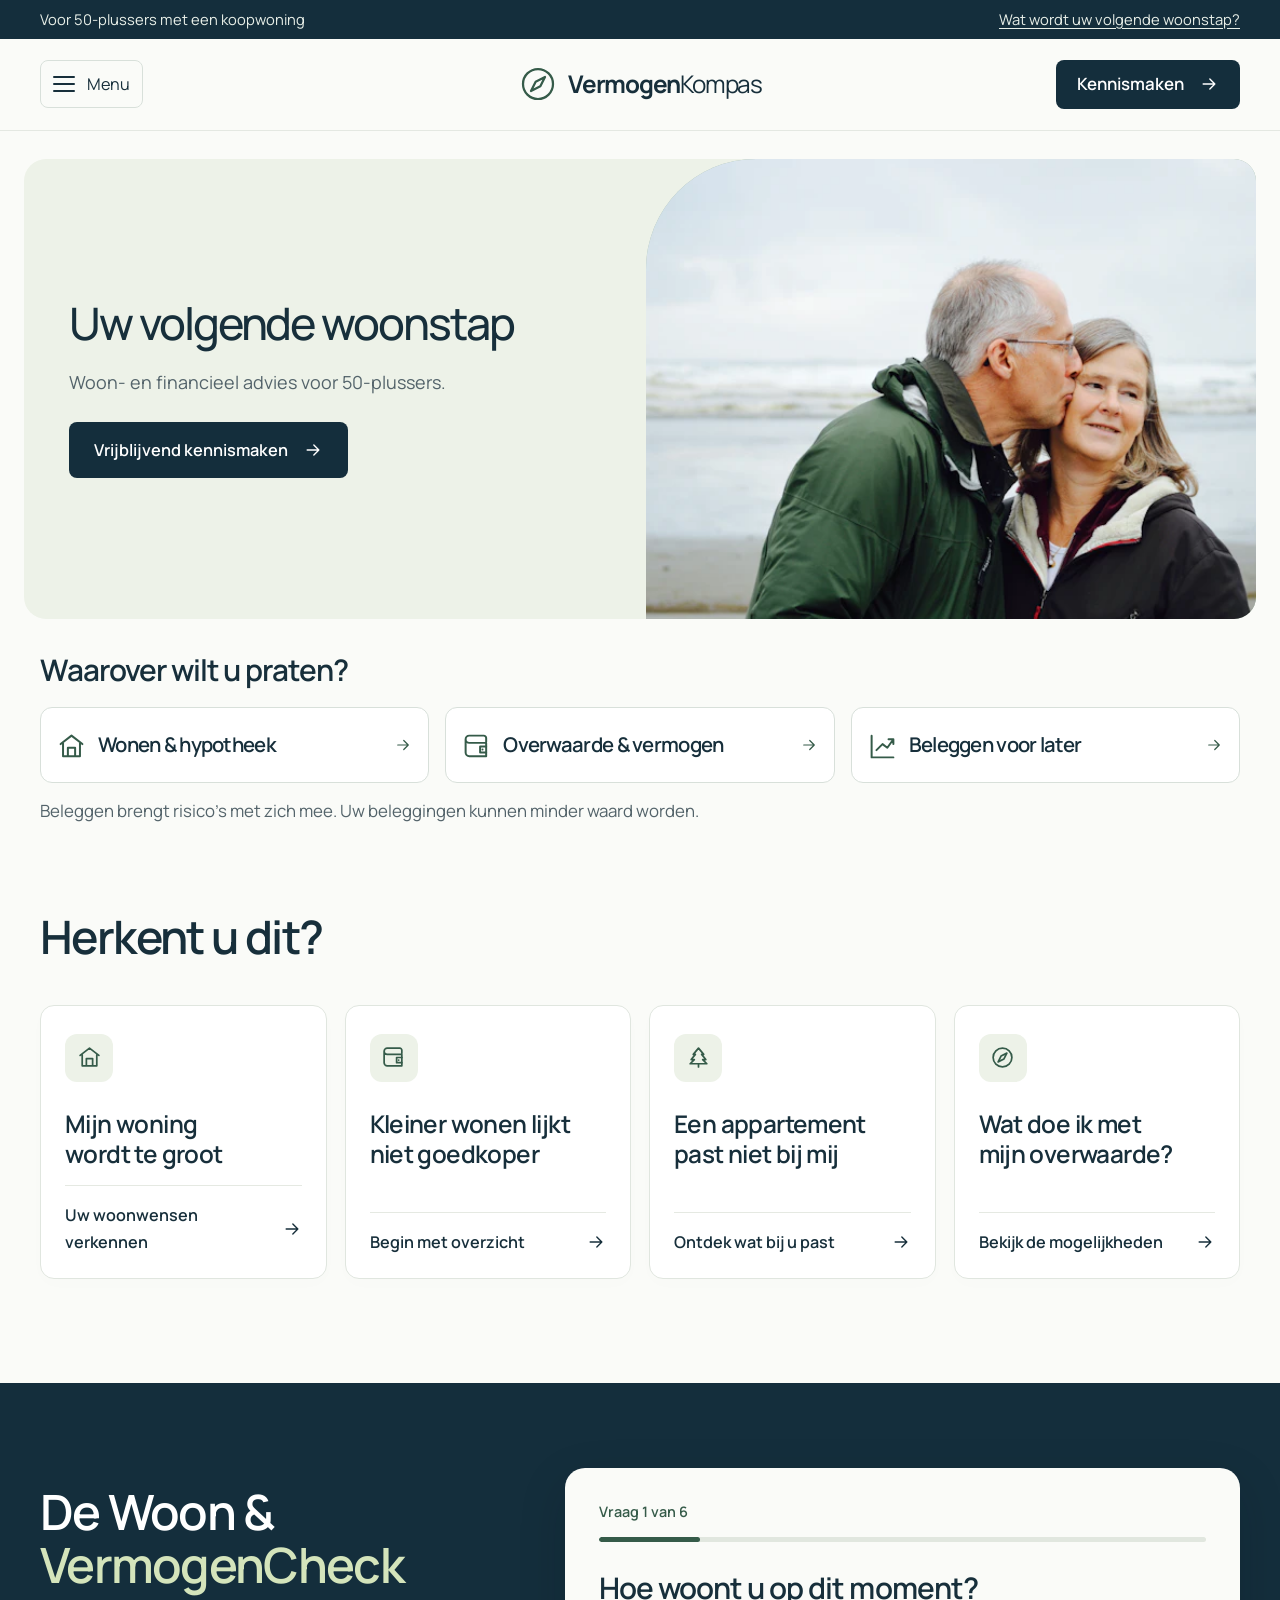
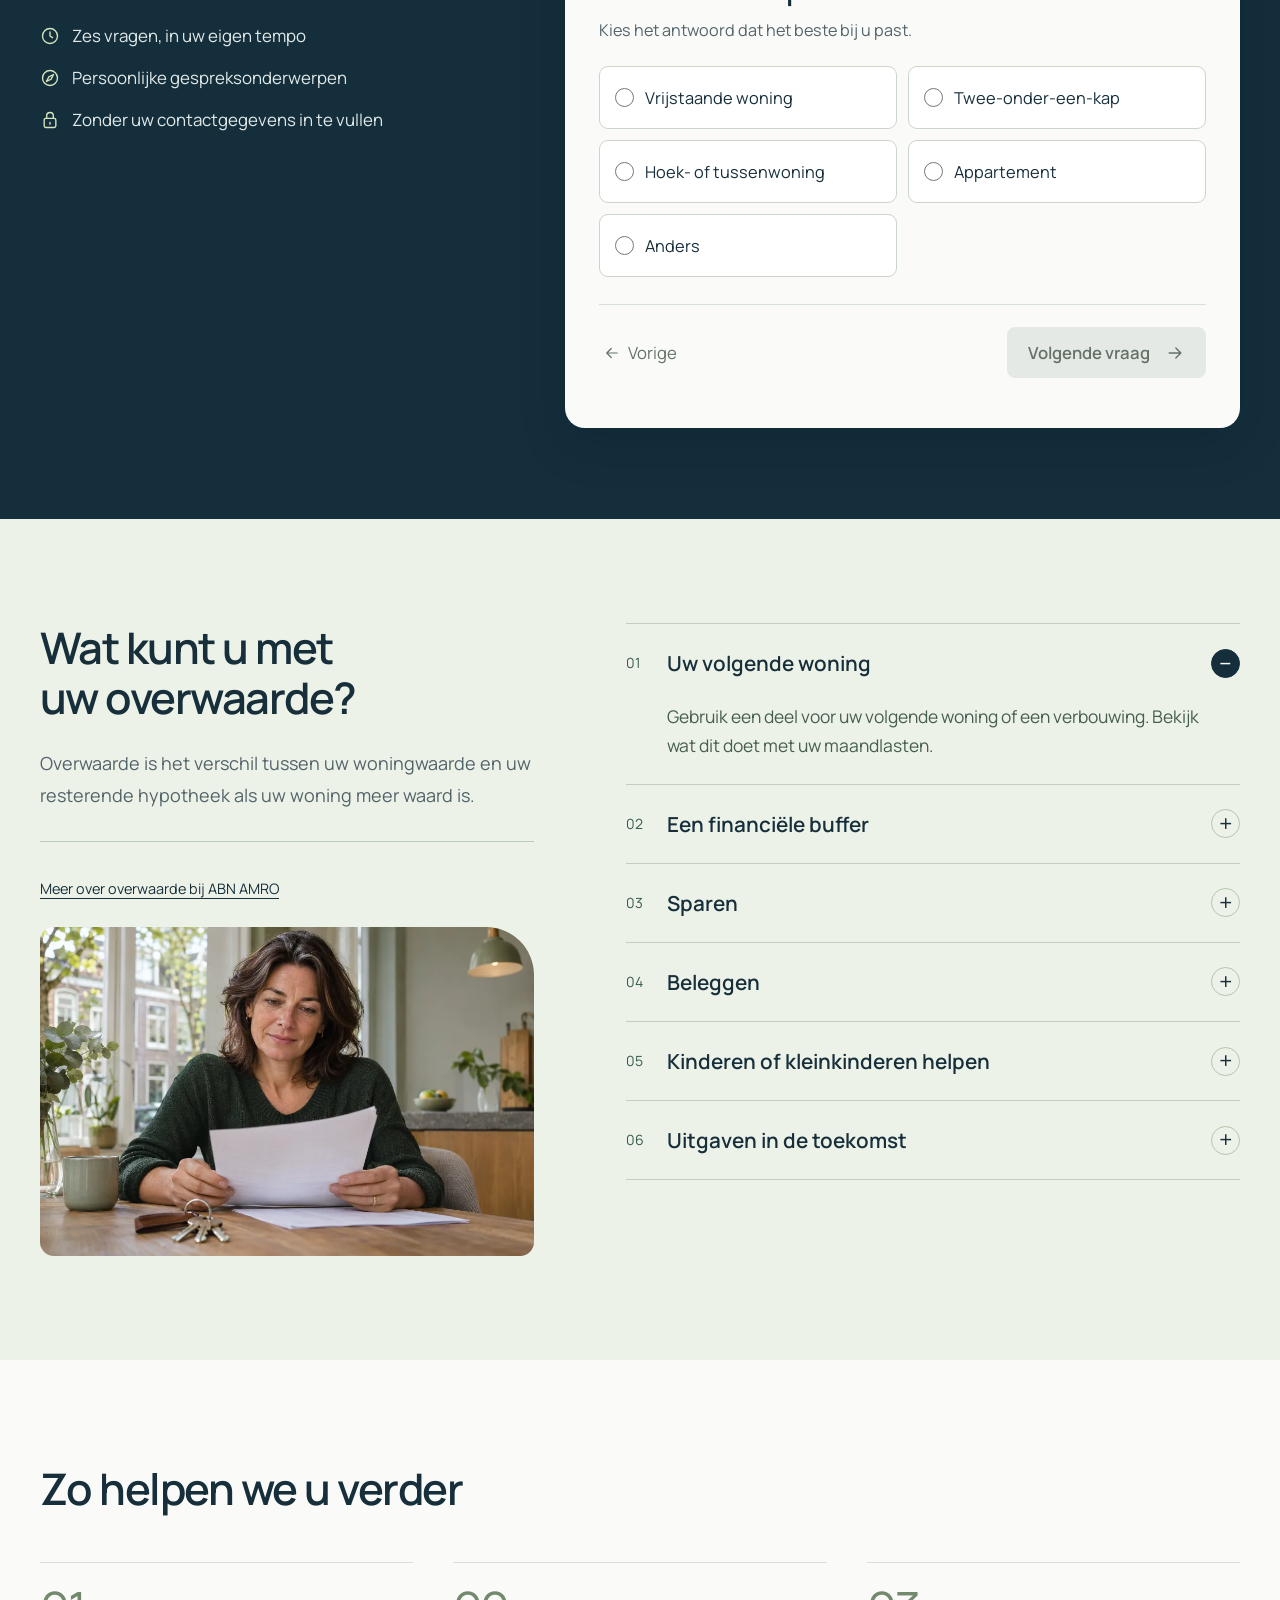
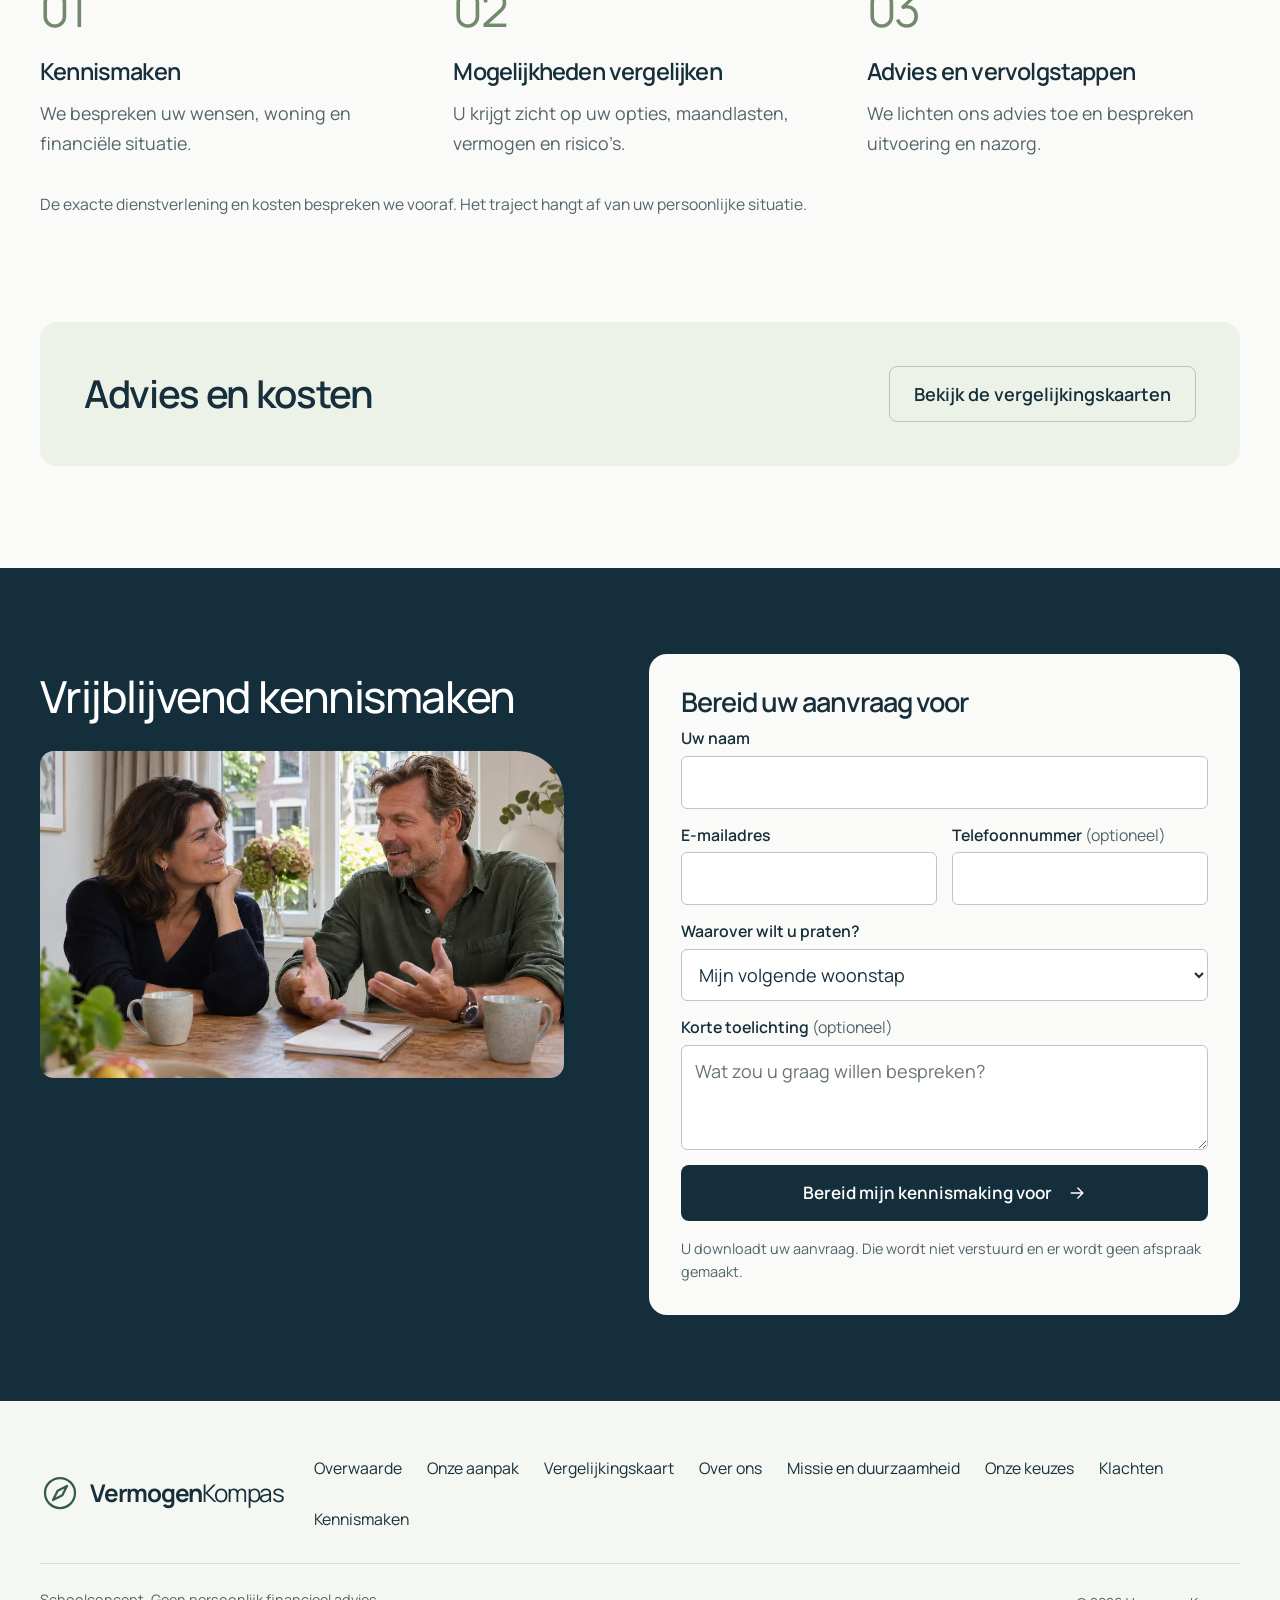
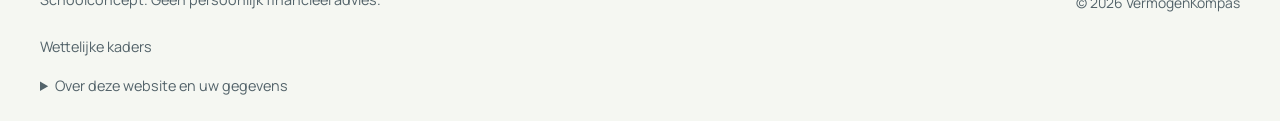
==== commit ab4d3205: "Vereenvoudig de website en voeg korte calculators toe" ====
--- a/index.html
+++ b/index.html
@@ -62,9 +62,9 @@
 </style>
 
 <link rel="stylesheet" href="navigation.css">
-<link rel="stylesheet" href="experience.css">
+<link rel="stylesheet" href="experience.css?v=2">
 <script src="experience.js" defer></script>
-<link rel="stylesheet" href="home.css">
+<link rel="stylesheet" href="home.css?v=2">
 </head>
 <body>
 <svg xmlns="http://www.w3.org/2000/svg" aria-hidden="true" style="position:absolute;width:0;height:0;overflow:hidden">
@@ -98,9 +98,8 @@
 <section class="hero" aria-labelledby="hero-title">
 <div class="hero-frame">
 <div class="hero-copy">
-<span class="eyebrow"><svg class="icon" aria-hidden="true"><use href="#i-compass"/></svg>Wonen op uw voorwaarden</span>
-<h1 id="hero-title">Uw volgende woonstap.<strong>Met overzicht vooruit.</strong></h1>
-<p>Persoonlijk advies voor 50-plussers over wonen, hypotheek en overwaarde.</p>
+<h1 id="hero-title">Uw volgende woonstap</h1>
+<p>Woon- en financieel advies voor 50-plussers.</p>
 <div class="hero-actions">
 <a class="btn" href="#contact">Vrijblijvend kennismaken<svg class="icon" aria-hidden="true"><use href="#i-arrow"/></svg></a>
 </div>
@@ -115,37 +114,30 @@
 </section>
 <section class="home-overview" id="hulp" aria-labelledby="overview-title">
 <div class="wrap">
-<div class="overview-heading"><h2 id="overview-title">Waar kunnen we u bij helpen?</h2></div>
+<div class="overview-heading"><h2 id="overview-title">Waarover wilt u praten?</h2></div>
 <div class="overview-grid">
-<a class="overview-card service-contact" href="#contact" data-topic="Woonadvies en hypotheek"><svg class="icon overview-icon" aria-hidden="true"><use href="#i-home"/></svg><div><h3>Wonen &amp; hypotheek</h3><p>Bekijk wat blijven of verhuizen betekent voor uw maandlasten.</p><span class="overview-link">Bespreek uw woonplannen<svg class="icon" aria-hidden="true"><use href="#i-arrow"/></svg></span></div></a>
-<a class="overview-card service-contact" href="#contact" data-topic="Overwaarde en vermogen"><svg class="icon overview-icon" aria-hidden="true"><use href="#i-wallet"/></svg><div><h3>Overwaarde &amp; vermogen</h3><p>Ontdek wat uw overwaarde kan betekenen voor uw plannen.</p><span class="overview-link">Bespreek uw mogelijkheden<svg class="icon" aria-hidden="true"><use href="#i-arrow"/></svg></span></div></a>
-<a class="overview-card service-contact" href="#contact" data-topic="Beleggingsadvies"><svg class="icon overview-icon" aria-hidden="true"><use href="#i-chart"/></svg><div><h3>Beleggen voor later</h3><p>Bekijk of beleggen bij uw plannen en risico’s past.</p><span class="overview-link">Bespreek uw vragen<svg class="icon" aria-hidden="true"><use href="#i-arrow"/></svg></span></div></a>
+<a class="overview-card service-contact" href="#contact" data-topic="Woonadvies en hypotheek"><svg class="icon overview-icon" aria-hidden="true"><use href="#i-home"/></svg><div><h3>Wonen &amp; hypotheek</h3></div><span class="overview-link"><svg class="icon" aria-hidden="true"><use href="#i-arrow"/></svg></span></a>
+<a class="overview-card service-contact" href="#contact" data-topic="Overwaarde en vermogen"><svg class="icon overview-icon" aria-hidden="true"><use href="#i-wallet"/></svg><div><h3>Overwaarde &amp; vermogen</h3></div><span class="overview-link"><svg class="icon" aria-hidden="true"><use href="#i-arrow"/></svg></span></a>
+<a class="overview-card service-contact" href="#contact" data-topic="Beleggingsadvies"><svg class="icon overview-icon" aria-hidden="true"><use href="#i-chart"/></svg><div><h3>Beleggen voor later</h3></div><span class="overview-link"><svg class="icon" aria-hidden="true"><use href="#i-arrow"/></svg></span></a>
 </div>
 <p class="overview-risk">Beleggen brengt risico’s met zich mee. Uw beleggingen kunnen minder waard worden.</p>
 </div>
 </section>
-<div class="wrap">
-<div class="assurances">
-<div><svg class="icon" aria-hidden="true"><use href="#i-check"/></svg>Uw wensen als vertrekpunt</div>
-<div><svg class="icon" aria-hidden="true"><use href="#i-check"/></svg>Wonen en vermogen samen bekeken</div>
-<div><svg class="icon" aria-hidden="true"><use href="#i-check"/></svg>Duidelijke uitleg, in uw tempo</div>
-</div>
-</div>
 <section class="section recognition" aria-labelledby="recognition-title">
 <div class="wrap">
 <div class="section-intro"><div><h2 id="recognition-title">Herkent u dit?</h2></div></div>
 <div class="recognition-grid">
-<a class="recognition-card" href="woonwensen.html"><span class="tile-icon"><svg class="icon" aria-hidden="true"><use href="#i-home"/></svg></span><h3>Mijn woning wordt te groot</h3><p>Onderhoud, de tuin of de trap vraagt steeds meer van u.</p><span class="card-link">Uw woonwensen verkennen<svg class="icon" aria-hidden="true"><use href="#i-arrow"/></svg></span></a>
-<a class="recognition-card" href="#wooncheck"><span class="tile-icon"><svg class="icon" aria-hidden="true"><use href="#i-wallet"/></svg></span><h3>Kleiner wonen lijkt niet goedkoper</h3><p>Wat doet verhuizen met uw maandlasten?</p><span class="card-link">Begin met overzicht<svg class="icon" aria-hidden="true"><use href="#i-arrow"/></svg></span></a>
-<a class="recognition-card" href="woonwensen.html"><span class="tile-icon"><svg class="icon" aria-hidden="true"><use href="#i-tree"/></svg></span><h3>Een appartement past niet bij mij</h3><p>U zoekt meer wooncomfort, liefst met een eigen tuin of voordeur.</p><span class="card-link">Ontdek wat bij u past<svg class="icon" aria-hidden="true"><use href="#i-arrow"/></svg></span></a>
-<a class="recognition-card" href="#overwaarde"><span class="tile-icon"><svg class="icon" aria-hidden="true"><use href="#i-compass"/></svg></span><h3>Wat doe ik met mijn overwaarde?</h3><p>Hoe gebruikt u uw overwaarde voor uw plannen?</p><span class="card-link">Bekijk de mogelijkheden<svg class="icon" aria-hidden="true"><use href="#i-arrow"/></svg></span></a>
+<a class="recognition-card" href="woonwensen.html"><span class="tile-icon"><svg class="icon" aria-hidden="true"><use href="#i-home"/></svg></span><h3>Mijn woning wordt te groot</h3><span class="card-link">Uw woonwensen verkennen<svg class="icon" aria-hidden="true"><use href="#i-arrow"/></svg></span></a>
+<a class="recognition-card" href="#wooncheck"><span class="tile-icon"><svg class="icon" aria-hidden="true"><use href="#i-wallet"/></svg></span><h3>Kleiner wonen lijkt niet goedkoper</h3><span class="card-link">Begin met overzicht<svg class="icon" aria-hidden="true"><use href="#i-arrow"/></svg></span></a>
+<a class="recognition-card" href="woonwensen.html"><span class="tile-icon"><svg class="icon" aria-hidden="true"><use href="#i-tree"/></svg></span><h3>Een appartement past niet bij mij</h3><span class="card-link">Ontdek wat bij u past<svg class="icon" aria-hidden="true"><use href="#i-arrow"/></svg></span></a>
+<a class="recognition-card" href="#overwaarde"><span class="tile-icon"><svg class="icon" aria-hidden="true"><use href="#i-compass"/></svg></span><h3>Wat doe ik met mijn overwaarde?</h3><span class="card-link">Bekijk de mogelijkheden<svg class="icon" aria-hidden="true"><use href="#i-arrow"/></svg></span></a>
 </div>
 </div>
 </section>
 <section class="check-section" id="wooncheck" aria-labelledby="check-title">
 <div class="wrap check-layout">
-<div class="check-intro"><span class="eyebrow">Een eerste stap naar overzicht</span><h2 id="check-title">De Woon &amp;<br><span>VermogenCheck</span></h2><p>Ontdek welke onderwerpen belangrijk zijn voor uw volgende woonstap.</p>
-<ul class="check-features"><li><svg class="icon" aria-hidden="true"><use href="#i-clock"/></svg>Zes vragen, in uw eigen tempo</li><li><svg class="icon" aria-hidden="true"><use href="#i-compass"/></svg>Een uitkomst die past bij uw antwoorden</li><li><svg class="icon" aria-hidden="true"><use href="#i-lock"/></svg>Zonder uw contactgegevens in te vullen</li></ul>
+<div class="check-intro"><h2 id="check-title">De Woon &amp;<br><span>VermogenCheck</span></h2>
+<ul class="check-features"><li><svg class="icon" aria-hidden="true"><use href="#i-clock"/></svg>Zes vragen, in uw eigen tempo</li><li><svg class="icon" aria-hidden="true"><use href="#i-compass"/></svg>Persoonlijke gespreksonderwerpen</li><li><svg class="icon" aria-hidden="true"><use href="#i-lock"/></svg>Zonder uw contactgegevens in te vullen</li></ul>
 </div>
 <div class="check-card" id="check-card">
 <div id="question-view">
@@ -163,7 +155,6 @@
 </div>
 <div id="result-view" hidden>
 <div class="result-icon"><svg class="icon" aria-hidden="true"><use href="#i-compass"/></svg></div>
-<span class="eyebrow">Uw persoonlijke gespreksonderwerpen</span>
 <h3 class="result-title" id="result-title" tabindex="-1">Uw kompas wijst richting: wonen en vermogen samen bekijken.</h3>
 <p class="result-lead" id="result-lead"></p>
 <ol class="result-topics" id="result-topics"></ol>
@@ -180,15 +171,15 @@
 
 <section class="section equity-section" id="overwaarde" aria-labelledby="equity-title">
 <div class="wrap equity-layout">
-<div class="equity-intro"><h2 id="equity-title">Wat kunt u met uw overwaarde?</h2><p>Is uw huis meer waard dan uw resterende hypotheek? Het verschil heet overwaarde. Bij verkoop kan een deel vrijkomen, afhankelijk van de kosten en uw volgende woonstap.</p><div class="equity-aside"><p>Uw situatie, doelen, risico’s en de regels bepalen welke keuze bij u past.</p><a class="source-link" href="https://www.abnamro.nl/nl/prive/hypotheken/overwaarde/index.html" target="_blank" rel="noopener noreferrer">Algemene uitleg over overwaarde bij ABN AMRO</a></div>
+<div class="equity-intro"><h2 id="equity-title">Wat kunt u met uw overwaarde?</h2><p>Overwaarde is het verschil tussen uw woningwaarde en uw resterende hypotheek als uw woning meer waard is.</p><div class="equity-aside"><a class="source-link" href="https://www.abnamro.nl/nl/prive/hypotheken/overwaarde/index.html" target="_blank" rel="noopener noreferrer">Meer over overwaarde bij ABN AMRO</a></div>
 <figure class="home-photo"><img src="images/home/overwaarde-plannen.webp" width="960" height="640" alt="" loading="lazy" decoding="async"></figure></div>
 <div class="equity-list">
-<details class="equity-item" open><summary><span class="equity-number">01</span><span>Uw volgende woning</span><span class="expand-icon" aria-hidden="true"><span class="plus">+</span><span class="minus">−</span></span></summary><div class="equity-content"><p>Een deel gebruiken voor uw nieuwe woning of een aanpassing aan uw huidige huis. We onderzoeken wat dit betekent voor uw hypotheek, maandlasten en het vermogen dat beschikbaar blijft.</p></div></details>
-<details class="equity-item"><summary><span class="equity-number">02</span><span>Een financiële buffer</span><span class="expand-icon" aria-hidden="true"><span class="plus">+</span><span class="minus">−</span></span></summary><div class="equity-content"><p>Geld achter de hand houden voor onverwachte uitgaven, onderhoud of toekomstige woonwensen. Welke buffer past, hangt af van uw inkomsten, uitgaven en persoonlijke situatie.</p></div></details>
-<details class="equity-item"><summary><span class="equity-number">03</span><span>Sparen</span><span class="expand-icon" aria-hidden="true"><span class="plus">+</span><span class="minus">−</span></span></summary><div class="equity-content"><p>Vermogen apart zetten voor een doel of voor later. Daarbij zijn de beschikbaarheid van uw geld, de voorwaarden en de invloed van inflatie onderwerpen om te bespreken.</p></div></details>
-<details class="equity-item"><summary><span class="equity-number">04</span><span>Beleggen</span><span class="expand-icon" aria-hidden="true"><span class="plus">+</span><span class="minus">−</span></span></summary><div class="equity-content"><p>Onderzoeken of beleggen bij uw doelen past. Eerst bespreken we wanneer u het geld nodig heeft en welk verlies u kunt en wilt dragen. Beleggingen kunnen minder waard worden. U kunt uw inleg geheel of gedeeltelijk verliezen.</p></div></details>
-<details class="equity-item"><summary><span class="equity-number">05</span><span>Kinderen of kleinkinderen helpen</span><span class="expand-icon" aria-hidden="true"><span class="plus">+</span><span class="minus">−</span></span></summary><div class="equity-content"><p>Misschien wilt u vermogen schenken aan uw familie. We bespreken uw eigen toekomstige behoeften en welke fiscale en juridische vragen u eerst moet laten uitzoeken.</p></div></details>
-<details class="equity-item"><summary><span class="equity-number">06</span><span>Uitgaven in de toekomst</span><span class="expand-icon" aria-hidden="true"><span class="plus">+</span><span class="minus">−</span></span></summary><div class="equity-content"><p>Een aanvulling voor toekomstige uitgaven of plannen. We brengen in kaart hoe lang het vermogen mee moet gaan en welke ruimte u wilt behouden voor veranderingen.</p></div></details>
+<details class="equity-item" open><summary><span class="equity-number">01</span><span>Uw volgende woning</span><span class="expand-icon" aria-hidden="true"><span class="plus">+</span><span class="minus">−</span></span></summary><div class="equity-content"><p>Gebruik een deel voor uw volgende woning of een verbouwing. Bekijk wat dit doet met uw maandlasten.</p></div></details>
+<details class="equity-item"><summary><span class="equity-number">02</span><span>Een financiële buffer</span><span class="expand-icon" aria-hidden="true"><span class="plus">+</span><span class="minus">−</span></span></summary><div class="equity-content"><p>Houd geld apart voor onverwachte uitgaven of onderhoud.</p></div></details>
+<details class="equity-item"><summary><span class="equity-number">03</span><span>Sparen</span><span class="expand-icon" aria-hidden="true"><span class="plus">+</span><span class="minus">−</span></span></summary><div class="equity-content"><p>Zet geld apart voor later. Let op de voorwaarden en wanneer u erbij kunt.</p></div></details>
+<details class="equity-item"><summary><span class="equity-number">04</span><span>Beleggen</span><span class="expand-icon" aria-hidden="true"><span class="plus">+</span><span class="minus">−</span></span></summary><div class="equity-content"><p>Kijk of beleggen bij uw doelen, termijn en risico past. U kunt uw inleg geheel of gedeeltelijk verliezen.</p></div></details>
+<details class="equity-item"><summary><span class="equity-number">05</span><span>Kinderen of kleinkinderen helpen</span><span class="expand-icon" aria-hidden="true"><span class="plus">+</span><span class="minus">−</span></span></summary><div class="equity-content"><p>Wilt u vermogen schenken? Kijk hoeveel u zelf nodig heeft en welke regels gelden.</p></div></details>
+<details class="equity-item"><summary><span class="equity-number">06</span><span>Uitgaven in de toekomst</span><span class="expand-icon" aria-hidden="true"><span class="plus">+</span><span class="minus">−</span></span></summary><div class="equity-content"><p>Bekijk hoeveel u later nodig heeft en hoe lang uw vermogen moet meegaan.</p></div></details>
 </div>
 </div>
 </section>
@@ -205,7 +196,7 @@
 </section>
 <section class="services" id="diensten" aria-labelledby="services-title">
 <div class="wrap costs-callout">
-  <div><h2 id="services-title">Advies en kosten</h2><p>Bekijk wat onze dienstverlening inhoudt en welke voorbeeldkosten erbij horen.</p></div>
+  <div><h2 id="services-title">Advies en kosten</h2></div>
   <a class="btn btn-outline" href="vergelijken.html">Bekijk de vergelijkingskaarten</a>
 </div>
 </section>
@@ -213,11 +204,11 @@
 <div class="wrap contact-layout">
 <div class="contact-copy">
   <h2 id="contact-title">Vrijblijvend kennismaken</h2>
-  <p>Vertel ons wat u wilt bespreken over uw woning, hypotheek of vermogen.</p>
+
 </div>
 <div class="contact-box">
 <form id="contact-form">
-<h3>Bereid uw aanvraag voor</h3><p class="form-intro">Vul uw gegevens in en download uw aanvraag.</p>
+<h3>Bereid uw aanvraag voor</h3>
 <div class="field"><label for="contact-name">Uw naam</label><input type="text" id="contact-name" name="name" autocomplete="name" required maxlength="100"></div>
 <div class="field-row">
 <div class="field"><label for="contact-email">E-mailadres</label><input type="email" id="contact-email" name="email" autocomplete="email" required maxlength="200"></div>
@@ -226,9 +217,9 @@
 <div class="field"><label for="contact-topic">Waarover wilt u praten?</label><select id="contact-topic" name="topic"><option value="Mijn volgende woonstap">Mijn volgende woonstap</option><option value="Woonadvies en hypotheek">Woonadvies en hypotheek</option><option value="Overwaarde en vermogen">Overwaarde en vermogen</option><option value="Beleggingsadvies">Beleggingsadvies</option><option value="Mijn Woon & VermogenCheck">Mijn Woon &amp; VermogenCheck</option><option value="Ik wil mij eerst oriënteren">Ik wil mij eerst oriënteren</option></select></div>
 <div class="field"><label for="contact-message">Korte toelichting <span>(optioneel)</span></label><textarea id="contact-message" name="message" maxlength="4000" placeholder="Wat zou u graag willen bespreken?"></textarea></div>
 <button class="btn" type="submit" id="contact-prepare" disabled>Bereid mijn kennismaking voor<svg class="icon" aria-hidden="true"><use href="#i-arrow"/></svg></button>
-<noscript><p class="form-note">Schakel JavaScript in om uw aanvraag voor te bereiden.</p></noscript><p class="form-note" id="contact-note">Dit conceptformulier verstuurt uw gegevens niet. U downloadt uw aanvraag en maakt hiermee nog geen afspraak.</p>
+<noscript><p class="form-note">Schakel JavaScript in om uw aanvraag voor te bereiden.</p></noscript><p class="form-note" id="contact-note">U downloadt uw aanvraag. Die wordt niet verstuurd en er wordt geen afspraak gemaakt.</p>
 </form>
-<div class="contact-review" id="contact-review" hidden><div class="result-icon"><svg class="icon" aria-hidden="true"><use href="#i-check"/></svg></div><h3 tabindex="-1" id="contact-review-title">Uw aanvraag is voorbereid</h3><p>Controleer uw gegevens en bewaar de aanvraag als tekstbestand. Uw aanvraag is nog niet verzonden.</p><dl id="contact-review-data"></dl><button type="button" class="btn" id="download-contact">Download mijn aanvraag<svg class="icon" aria-hidden="true"><use href="#i-download"/></svg></button><button type="button" class="back-button" id="edit-contact"><svg class="icon" aria-hidden="true"><use href="#i-back"/></svg>Gegevens aanpassen</button><p class="contact-status" id="contact-status" role="status"></p></div>
+<div class="contact-review" id="contact-review" hidden><div class="result-icon"><svg class="icon" aria-hidden="true"><use href="#i-check"/></svg></div><h3 tabindex="-1" id="contact-review-title">Uw aanvraag is voorbereid</h3><p>Controleer en download uw aanvraag. Deze is niet verstuurd.</p><dl id="contact-review-data"></dl><button type="button" class="btn" id="download-contact">Download mijn aanvraag<svg class="icon" aria-hidden="true"><use href="#i-download"/></svg></button><button type="button" class="back-button" id="edit-contact"><svg class="icon" aria-hidden="true"><use href="#i-back"/></svg>Gegevens aanpassen</button><p class="contact-status" id="contact-status" role="status"></p></div>
 </div>
 <figure class="home-photo contact-photo"><img src="images/home/kennismaken.webp" width="960" height="640" alt="" loading="lazy" decoding="async"></figure>
 </div>
@@ -236,7 +227,7 @@
 </main>
 <footer class="site-footer">
 <div class="wrap">
-<div class="footer-top"><a class="brand" href="index.html" aria-label="VermogenKompas, naar de startpagina"><svg class="icon mark" aria-hidden="true"><use href="#i-compass"/></svg><span>Vermogen<span>Kompas</span></span></a><nav class="footer-links" aria-label="Navigatie onderaan"><a href="index.html#overwaarde">Overwaarde</a><a href="index.html#werkwijze">Onze aanpak</a><a href="vergelijken.html">Vergelijkingskaart</a><a href="over-ons.html">Over ons</a><a href="missie-duurzaamheid.html">Missie en duurzaamheid</a><a href="onze-keuzes.html">Onze keuzes</a><a href="klachten.html">Klachten</a><a href="index.html#contact">Kennismaken</a></nav></div><div class="footer-bottom"><p>VermogenKompas helpt 50-plussers om een passende volgende stap te vinden voor hun woning én hun vermogen. De informatie en de check op deze website zijn bedoeld als oriëntatie en vervangen geen persoonlijk financieel advies.</p><span>© <span id="year">2026</span> VermogenKompas</span></div>
+<div class="footer-top"><a class="brand" href="index.html" aria-label="VermogenKompas, naar de startpagina"><svg class="icon mark" aria-hidden="true"><use href="#i-compass"/></svg><span>Vermogen<span>Kompas</span></span></a><nav class="footer-links" aria-label="Navigatie onderaan"><a href="index.html#overwaarde">Overwaarde</a><a href="index.html#werkwijze">Onze aanpak</a><a href="vergelijken.html">Vergelijkingskaart</a><a href="over-ons.html">Over ons</a><a href="missie-duurzaamheid.html">Missie en duurzaamheid</a><a href="onze-keuzes.html">Onze keuzes</a><a href="klachten.html">Klachten</a><a href="index.html#contact">Kennismaken</a></nav></div><div class="footer-bottom"><p>Schoolconcept. Geen persoonlijk financieel advies.</p><span>© <span id="year">2026</span> VermogenKompas</span></div>
 <nav class="footer-legal" aria-label="Juridische informatie"><a href="wettelijke-kaders.html">Wettelijke kaders</a></nav>
 <details class="about-disclosure"><summary>Over deze website en uw gegevens</summary><p>Dit is een conceptwebsite. De antwoorden in de check en het contactformulier worden alleen in het geheugen van deze pagina verwerkt. Er worden vanuit dit HTML-bestand geen antwoorden of contactgegevens naar een server verstuurd. Als u de pagina opnieuw laadt, verdwijnen de ingevulde gegevens. Een aanvraag die u downloadt, bewaart u zelf op uw apparaat.</p><p>De beschreven werkwijze is een opzet voor VermogenKompas. De daadwerkelijke dienstverlening, tarieven en bedrijfsgegevens moeten voor ingebruikname worden vastgesteld. De foto’s zijn sfeerbeelden en tonen geen medewerkers of klanten van VermogenKompas.</p><p id="photo-credits">Fotografie: <a href="https://unsplash.com/photos/glpYh1cWf0o" target="_blank" rel="noopener noreferrer">Esther Ann</a> en <a href="https://unsplash.com/photos/tHkJAMcO3QE" target="_blank" rel="noopener noreferrer">Francesca Tosolini</a> via Unsplash, gebruikt onder de <a href="https://unsplash.com/license" target="_blank" rel="noopener noreferrer">Unsplash-licentie</a>. De sfeerfoto’s bij overwaarde en kennismaken zijn gemaakt met AI. Lettertype: Manrope.</p></details>
 </div>
--- a/experience.css
+++ b/experience.css
@@ -1,3 +1,18 @@
+.page-intro { padding-block: clamp(30px, 5vw, 64px); }
+.page-cta { padding-block: clamp(28px, 4vw, 52px); }
+
+.page-actions {
+  display: flex;
+  flex-wrap: wrap;
+  align-items: center;
+  gap: 16px 24px;
+}
+.page-actions > a:not(.btn) {
+  color: #fff;
+  text-decoration: underline;
+  text-underline-offset: 4px;
+}
+
 .page-jumps {
   display: flex;
   flex-wrap: wrap;
@@ -52,7 +67,7 @@
   main :is(.hero-actions, .page-jumps) { animation-delay: 100ms; }
 
   main details[open] > :not(summary),
-  main :is(#result-view, #contact-review, #mc-result, .mc-step):not([hidden]) {
+  main :is(#result-view, #contact-review, #mc-result, #investment-result):not([hidden]) {
     animation: content-fade 280ms ease-out;
   }
 
--- a/home.css
+++ b/home.css
@@ -38,14 +38,21 @@
 }
 
 .costs-callout h2 { font-size: clamp(1.65rem, 3vw, 2.15rem); }
-.costs-callout p { margin-top: 8px; }
 .costs-callout .btn { flex-shrink: 0; }
 .costs-callout .btn:hover { background: #fff; }
 
-.overview-card h3 { font-size: 1.125rem; }
-.overview-card p { font-size: 1rem; }
-.overview-link { font-size: .9375rem; }
+.overview-grid .overview-card {
+  flex-direction: row;
+  align-items: center;
+  gap: 12px;
+  min-height: 76px;
+  padding: 16px;
+}
+.overview-card h3 { margin: 0; font-size: 1.125rem; }
+.overview-link { margin-inline-start: auto; }
 .overview-risk { margin-top: 14px; color: var(--muted); font-size: .9375rem; }
+.check-intro h2 { grid-row: 1; }
+.check-features { grid-row: 1; }
 
 @media (max-width: 760px) {
   .hero-visual {
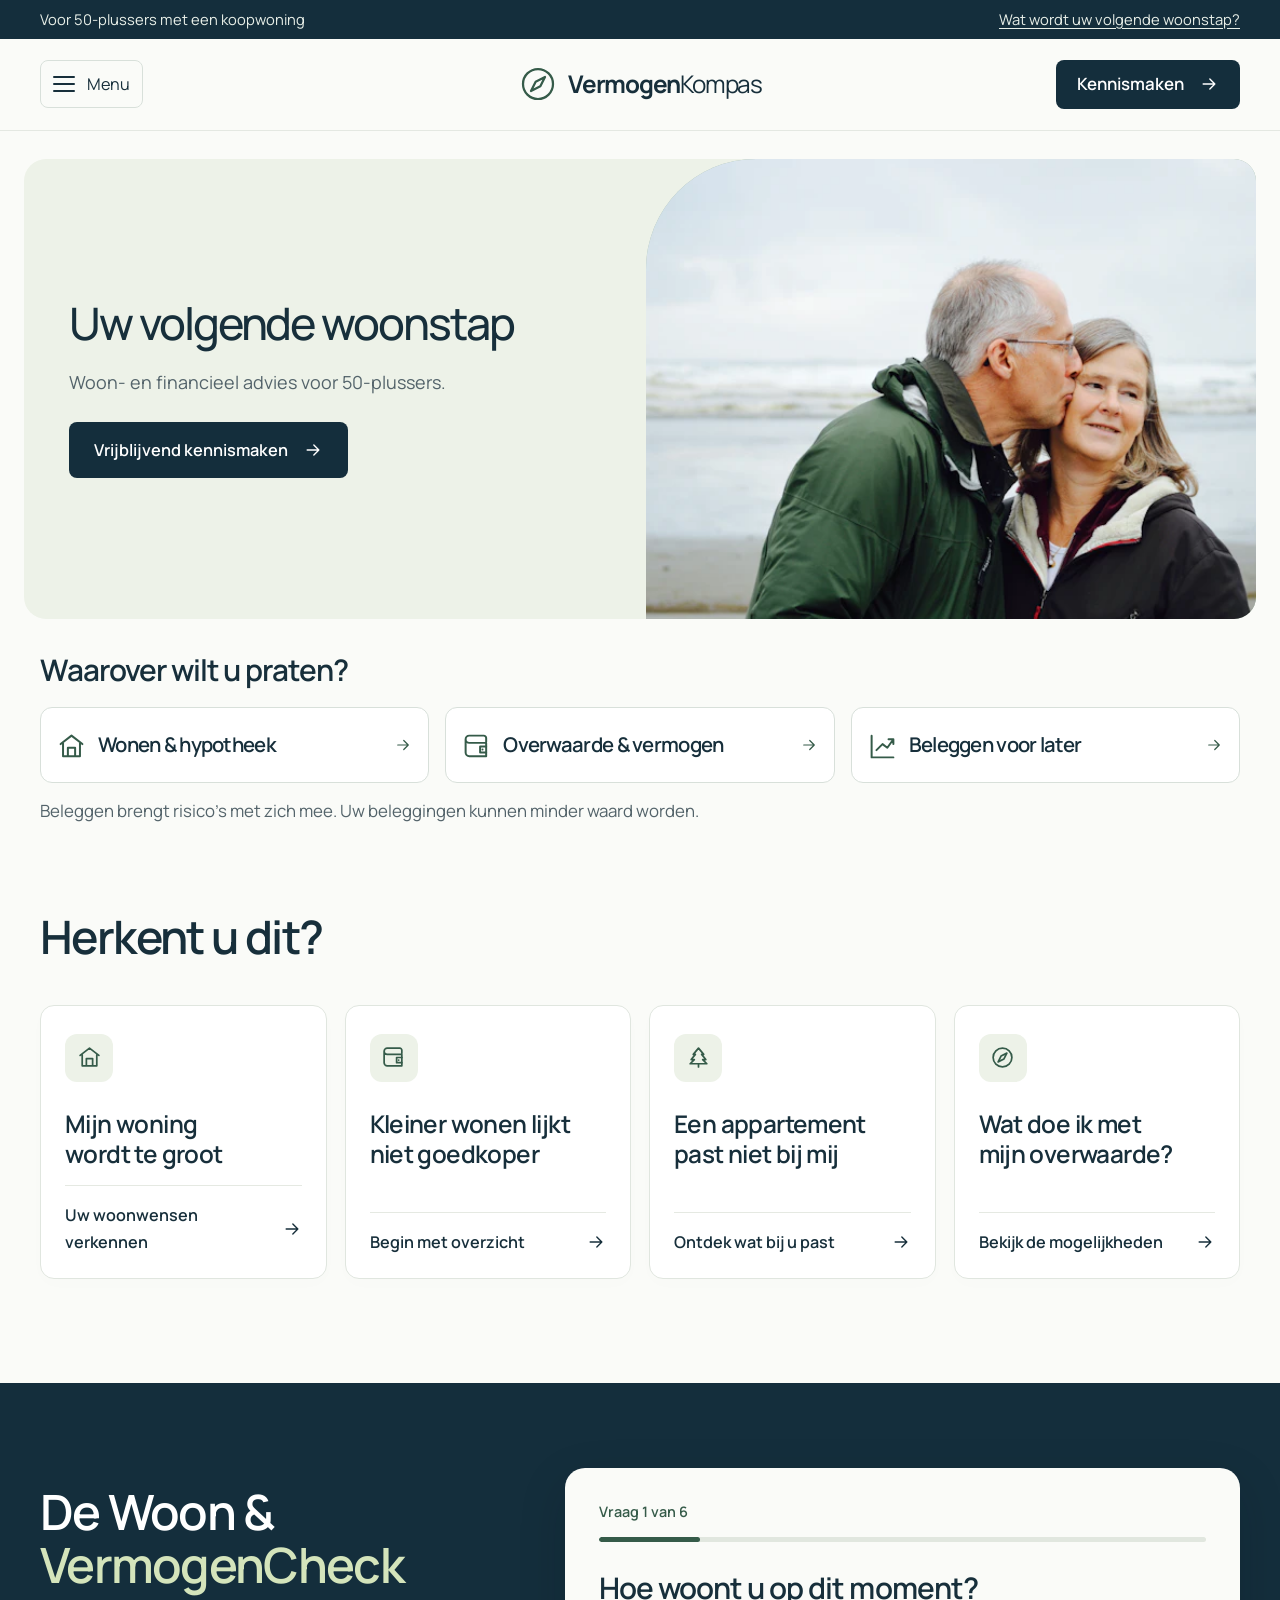
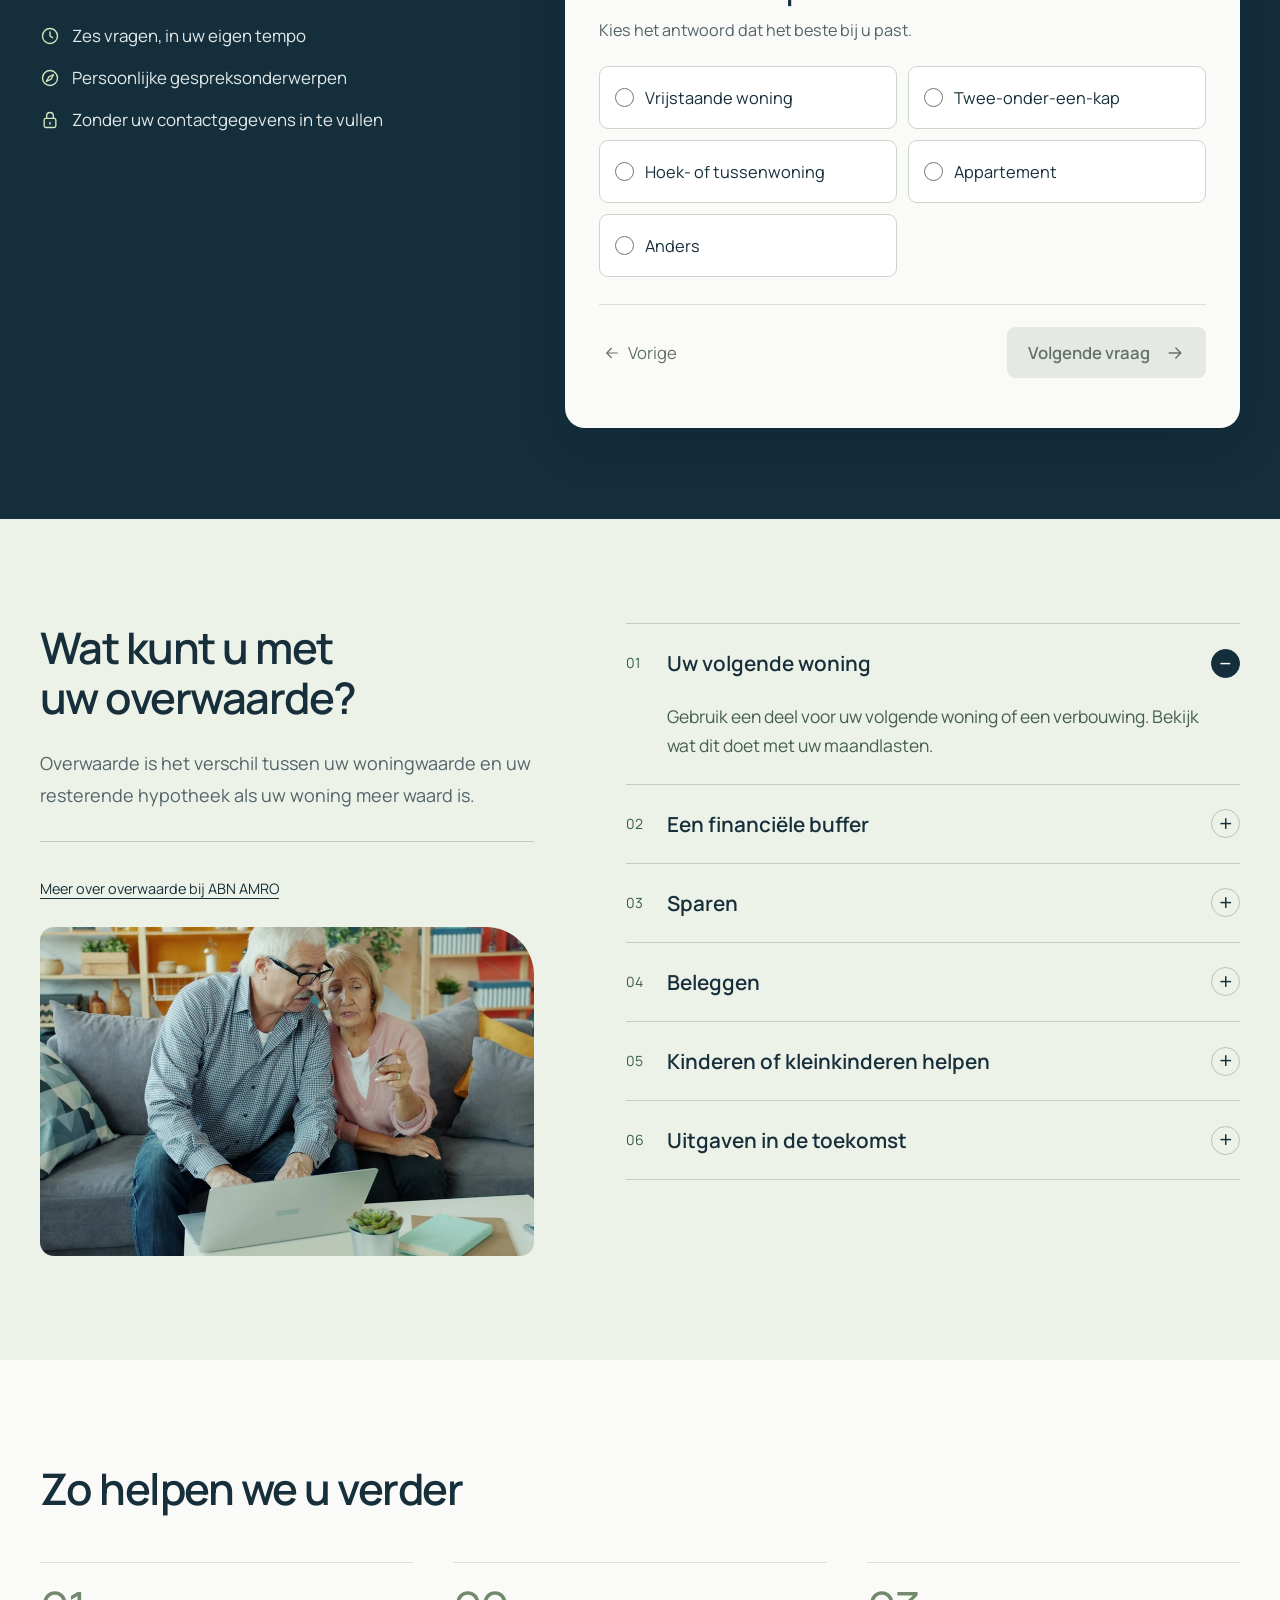
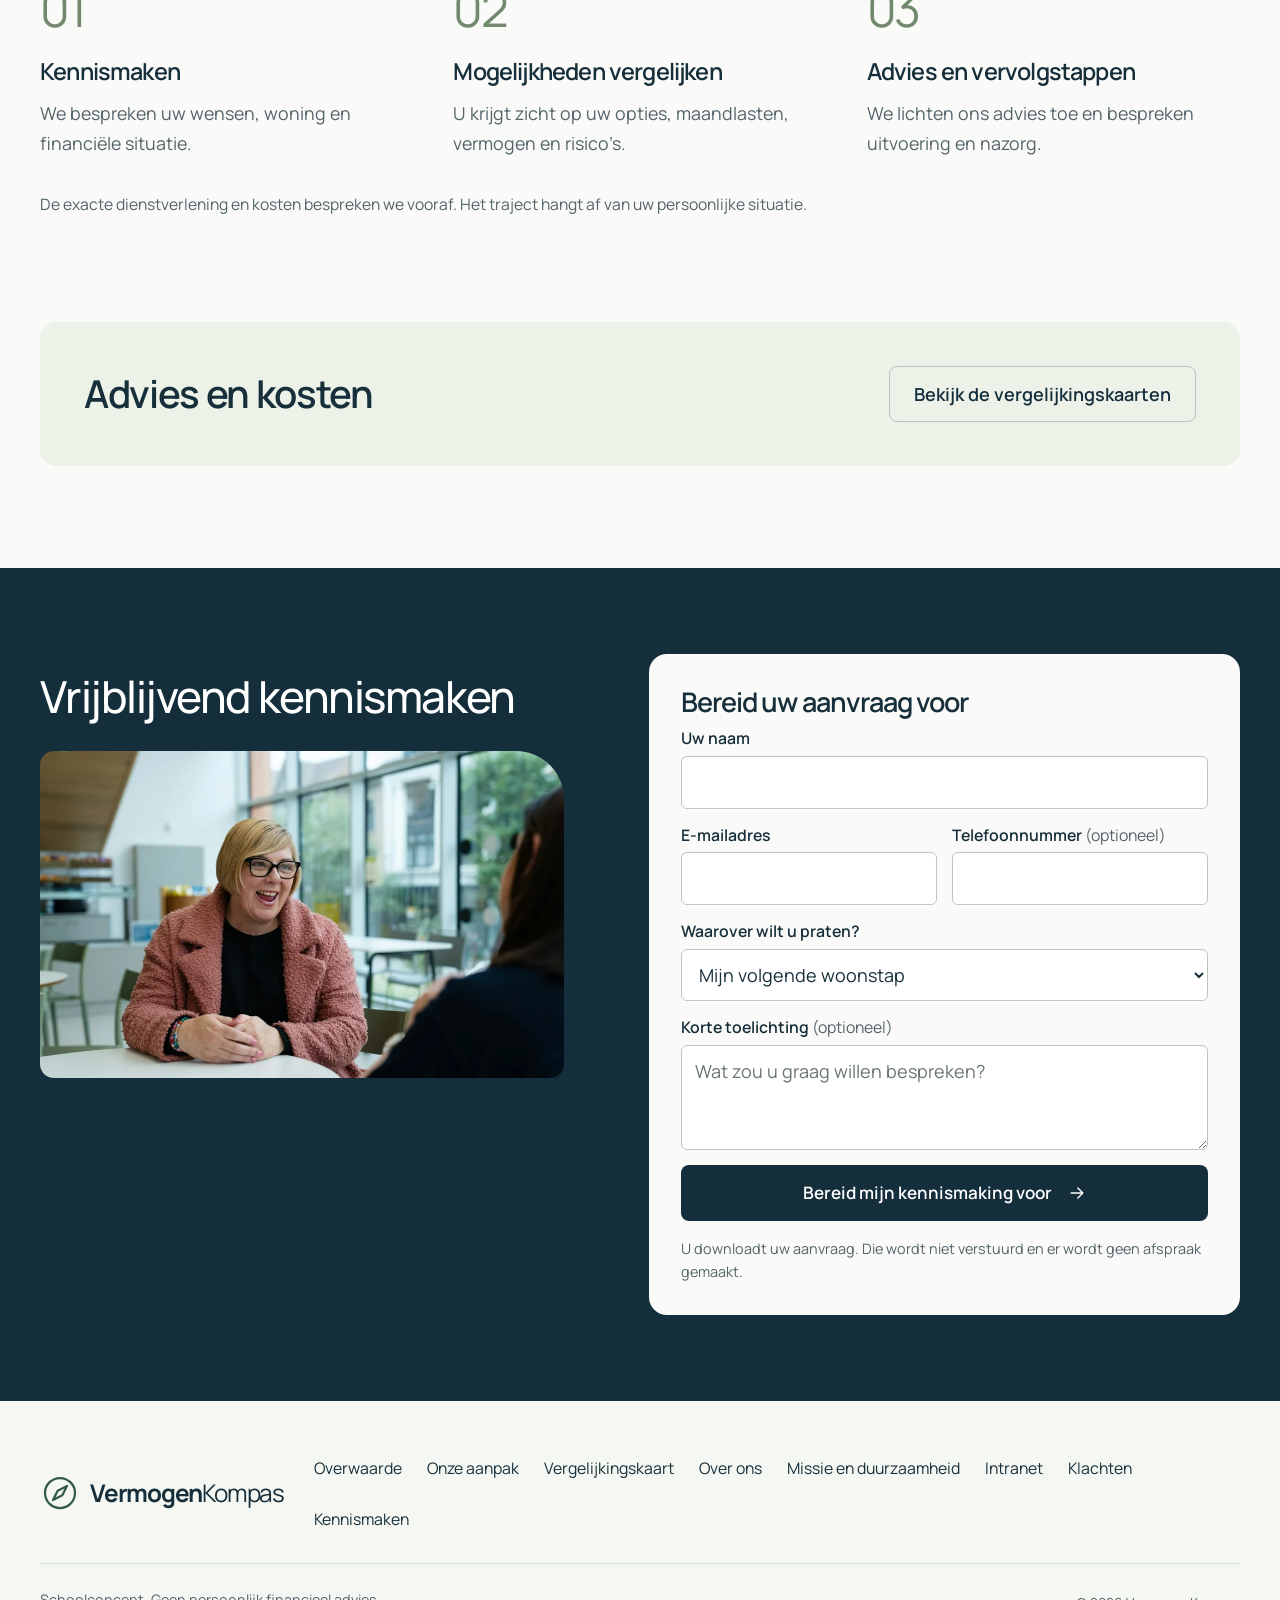
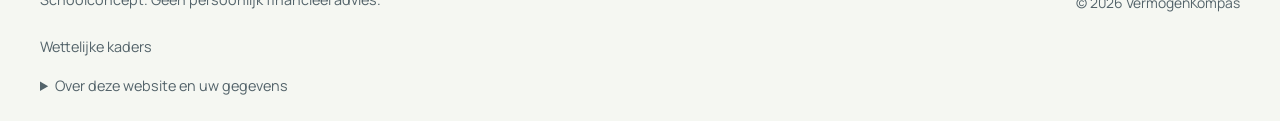
==== commit 1364d015: "Breid woonwensen uit, voeg Intranet toe en licht de keuze voor a.s.r. toe" ====
--- a/index.html
+++ b/index.html
@@ -61,7 +61,7 @@
 .footer-legal{margin:20px 0 0;font-size:.8rem}.footer-legal a{color:var(--muted);text-underline-offset:4px}.footer-legal a:hover{color:var(--green)}
 </style>
 
-<link rel="stylesheet" href="navigation.css">
+<link rel="stylesheet" href="navigation.css?v=2">
 <link rel="stylesheet" href="experience.css?v=2">
 <script src="experience.js" defer></script>
 <link rel="stylesheet" href="home.css?v=2">
@@ -90,7 +90,7 @@
 <a class="brand" href="index.html" aria-label="VermogenKompas, naar de startpagina"><svg class="icon mark" aria-hidden="true"><use href="#i-compass"/></svg><span>Vermogen<span>Kompas</span></span></a>
 <a href="index.html#contact" class="btn header-contact">Kennismaken<svg class="icon" aria-hidden="true"><use href="#i-arrow"/></svg></a>
 </div>
-<div class="navigation-panel" id="navigation-panel"><div class="navigation-clip"><nav class="main-nav wrap" id="main-nav" aria-label="Hoofdnavigatie"><div class="nav-group"><span class="nav-group-title">Wonen &amp; vermogen</span><a href="hypotheek.html">Hypotheek berekenen<svg class="icon" aria-hidden="true"><use href="#i-arrow"/></svg></a><a href="woonwensen.html">Uw woonwensen<svg class="icon" aria-hidden="true"><use href="#i-arrow"/></svg></a><a href="beleggen.html">Beleggen<svg class="icon" aria-hidden="true"><use href="#i-arrow"/></svg></a><a href="vergelijken.html">Vergelijkingskaart<svg class="icon" aria-hidden="true"><use href="#i-arrow"/></svg></a></div><div class="nav-group"><span class="nav-group-title">VermogenKompas</span><a href="over-ons.html">Over ons<svg class="icon" aria-hidden="true"><use href="#i-arrow"/></svg></a><a href="missie-duurzaamheid.html">Missie en duurzaamheid<svg class="icon" aria-hidden="true"><use href="#i-arrow"/></svg></a><a href="onze-keuzes.html">Onze keuzes<svg class="icon" aria-hidden="true"><use href="#i-arrow"/></svg></a><a href="klachten.html">Klachten<svg class="icon" aria-hidden="true"><use href="#i-arrow"/></svg></a><a href="wettelijke-kaders.html">Wettelijke kaders<svg class="icon" aria-hidden="true"><use href="#i-arrow"/></svg></a></div></nav></div></div>
+<div class="navigation-panel" id="navigation-panel"><div class="navigation-clip"><nav class="main-nav wrap" id="main-nav" aria-label="Hoofdnavigatie"><div class="nav-group" role="group" aria-labelledby="nav-wonen"><span class="nav-group-title" id="nav-wonen">Wonen</span><a href="hypotheek.html">Hypotheek berekenen<svg class="icon" aria-hidden="true"><use href="#i-arrow"/></svg></a><a href="woonwensen.html">Uw woonwensen<svg class="icon" aria-hidden="true"><use href="#i-arrow"/></svg></a></div><div class="nav-group" role="group" aria-labelledby="nav-vermogen"><span class="nav-group-title" id="nav-vermogen">Vermogen</span><a href="beleggen.html">Beleggen<svg class="icon" aria-hidden="true"><use href="#i-arrow"/></svg></a><a href="vergelijken.html">Vergelijkingskaart<svg class="icon" aria-hidden="true"><use href="#i-arrow"/></svg></a></div><div class="nav-group" role="group" aria-labelledby="nav-vermogenkompas"><span class="nav-group-title" id="nav-vermogenkompas">VermogenKompas</span><a href="over-ons.html">Over ons<svg class="icon" aria-hidden="true"><use href="#i-arrow"/></svg></a><a href="missie-duurzaamheid.html">Missie en duurzaamheid<svg class="icon" aria-hidden="true"><use href="#i-arrow"/></svg></a><a href="intranet.html">Intranet<svg class="icon" aria-hidden="true"><use href="#i-arrow"/></svg></a><a href="klachten.html">Klachten<svg class="icon" aria-hidden="true"><use href="#i-arrow"/></svg></a><a href="wettelijke-kaders.html">Wettelijke kaders<svg class="icon" aria-hidden="true"><use href="#i-arrow"/></svg></a></div></nav></div></div>
 </header>
 <button class="menu-backdrop" type="button" tabindex="-1" aria-hidden="true"></button>
 <noscript><style>.navigation-panel{position:static;grid-template-rows:1fr;visibility:visible;opacity:1}.navigation-panel .nav-group a{opacity:1;transform:none}.site-header{position:relative}.site-header .menu-button{display:none}</style></noscript>
@@ -172,7 +172,7 @@
 <section class="section equity-section" id="overwaarde" aria-labelledby="equity-title">
 <div class="wrap equity-layout">
 <div class="equity-intro"><h2 id="equity-title">Wat kunt u met uw overwaarde?</h2><p>Overwaarde is het verschil tussen uw woningwaarde en uw resterende hypotheek als uw woning meer waard is.</p><div class="equity-aside"><a class="source-link" href="https://www.abnamro.nl/nl/prive/hypotheken/overwaarde/index.html" target="_blank" rel="noopener noreferrer">Meer over overwaarde bij ABN AMRO</a></div>
-<figure class="home-photo"><img src="images/home/overwaarde-plannen.webp" width="960" height="640" alt="" loading="lazy" decoding="async"></figure></div>
+<figure class="home-photo"><img src="images/home/overwaarde-plannen.webp?v=2" width="960" height="640" alt="" loading="lazy" decoding="async"></figure></div>
 <div class="equity-list">
 <details class="equity-item" open><summary><span class="equity-number">01</span><span>Uw volgende woning</span><span class="expand-icon" aria-hidden="true"><span class="plus">+</span><span class="minus">−</span></span></summary><div class="equity-content"><p>Gebruik een deel voor uw volgende woning of een verbouwing. Bekijk wat dit doet met uw maandlasten.</p></div></details>
 <details class="equity-item"><summary><span class="equity-number">02</span><span>Een financiële buffer</span><span class="expand-icon" aria-hidden="true"><span class="plus">+</span><span class="minus">−</span></span></summary><div class="equity-content"><p>Houd geld apart voor onverwachte uitgaven of onderhoud.</p></div></details>
@@ -221,15 +221,15 @@
 </form>
 <div class="contact-review" id="contact-review" hidden><div class="result-icon"><svg class="icon" aria-hidden="true"><use href="#i-check"/></svg></div><h3 tabindex="-1" id="contact-review-title">Uw aanvraag is voorbereid</h3><p>Controleer en download uw aanvraag. Deze is niet verstuurd.</p><dl id="contact-review-data"></dl><button type="button" class="btn" id="download-contact">Download mijn aanvraag<svg class="icon" aria-hidden="true"><use href="#i-download"/></svg></button><button type="button" class="back-button" id="edit-contact"><svg class="icon" aria-hidden="true"><use href="#i-back"/></svg>Gegevens aanpassen</button><p class="contact-status" id="contact-status" role="status"></p></div>
 </div>
-<figure class="home-photo contact-photo"><img src="images/home/kennismaken.webp" width="960" height="640" alt="" loading="lazy" decoding="async"></figure>
+<figure class="home-photo contact-photo"><img src="images/home/kennismaken.webp?v=2" width="960" height="640" alt="" loading="lazy" decoding="async"></figure>
 </div>
 </section>
 </main>
 <footer class="site-footer">
 <div class="wrap">
-<div class="footer-top"><a class="brand" href="index.html" aria-label="VermogenKompas, naar de startpagina"><svg class="icon mark" aria-hidden="true"><use href="#i-compass"/></svg><span>Vermogen<span>Kompas</span></span></a><nav class="footer-links" aria-label="Navigatie onderaan"><a href="index.html#overwaarde">Overwaarde</a><a href="index.html#werkwijze">Onze aanpak</a><a href="vergelijken.html">Vergelijkingskaart</a><a href="over-ons.html">Over ons</a><a href="missie-duurzaamheid.html">Missie en duurzaamheid</a><a href="onze-keuzes.html">Onze keuzes</a><a href="klachten.html">Klachten</a><a href="index.html#contact">Kennismaken</a></nav></div><div class="footer-bottom"><p>Schoolconcept. Geen persoonlijk financieel advies.</p><span>© <span id="year">2026</span> VermogenKompas</span></div>
+<div class="footer-top"><a class="brand" href="index.html" aria-label="VermogenKompas, naar de startpagina"><svg class="icon mark" aria-hidden="true"><use href="#i-compass"/></svg><span>Vermogen<span>Kompas</span></span></a><nav class="footer-links" aria-label="Navigatie onderaan"><a href="index.html#overwaarde">Overwaarde</a><a href="index.html#werkwijze">Onze aanpak</a><a href="vergelijken.html">Vergelijkingskaart</a><a href="over-ons.html">Over ons</a><a href="missie-duurzaamheid.html">Missie en duurzaamheid</a><a href="intranet.html">Intranet</a><a href="klachten.html">Klachten</a><a href="index.html#contact">Kennismaken</a></nav></div><div class="footer-bottom"><p>Schoolconcept. Geen persoonlijk financieel advies.</p><span>© <span id="year">2026</span> VermogenKompas</span></div>
 <nav class="footer-legal" aria-label="Juridische informatie"><a href="wettelijke-kaders.html">Wettelijke kaders</a></nav>
-<details class="about-disclosure"><summary>Over deze website en uw gegevens</summary><p>Dit is een conceptwebsite. De antwoorden in de check en het contactformulier worden alleen in het geheugen van deze pagina verwerkt. Er worden vanuit dit HTML-bestand geen antwoorden of contactgegevens naar een server verstuurd. Als u de pagina opnieuw laadt, verdwijnen de ingevulde gegevens. Een aanvraag die u downloadt, bewaart u zelf op uw apparaat.</p><p>De beschreven werkwijze is een opzet voor VermogenKompas. De daadwerkelijke dienstverlening, tarieven en bedrijfsgegevens moeten voor ingebruikname worden vastgesteld. De foto’s zijn sfeerbeelden en tonen geen medewerkers of klanten van VermogenKompas.</p><p id="photo-credits">Fotografie: <a href="https://unsplash.com/photos/glpYh1cWf0o" target="_blank" rel="noopener noreferrer">Esther Ann</a> en <a href="https://unsplash.com/photos/tHkJAMcO3QE" target="_blank" rel="noopener noreferrer">Francesca Tosolini</a> via Unsplash, gebruikt onder de <a href="https://unsplash.com/license" target="_blank" rel="noopener noreferrer">Unsplash-licentie</a>. De sfeerfoto’s bij overwaarde en kennismaken zijn gemaakt met AI. Lettertype: Manrope.</p></details>
+<details class="about-disclosure"><summary>Over deze website en uw gegevens</summary><p>Dit is een conceptwebsite. De antwoorden in de check en het contactformulier worden alleen in het geheugen van deze pagina verwerkt. Er worden vanuit dit HTML-bestand geen antwoorden of contactgegevens naar een server verstuurd. Als u de pagina opnieuw laadt, verdwijnen de ingevulde gegevens. Een aanvraag die u downloadt, bewaart u zelf op uw apparaat.</p><p>De beschreven werkwijze is een opzet voor VermogenKompas. De daadwerkelijke dienstverlening, tarieven en bedrijfsgegevens moeten voor ingebruikname worden vastgesteld. De foto’s zijn sfeerbeelden en tonen geen medewerkers of klanten van VermogenKompas.</p><p id="photo-credits">Fotografie van <a href="https://unsplash.com/photos/glpYh1cWf0o" target="_blank" rel="noopener noreferrer">Esther Ann</a>, <a href="https://unsplash.com/photos/elderly-couple-looking-at-a-laptop-together-mYFWPgZqz0E" target="_blank" rel="noopener noreferrer">Vitaly Gariev</a> en <a href="https://unsplash.com/photos/two-people-talking-at-a-table-by-large-windows-BWKb7aPdR14" target="_blank" rel="noopener noreferrer">Centre for Ageing Better</a> via Unsplash. De beelden vallen onder de <a href="https://unsplash.com/license" target="_blank" rel="noopener noreferrer">Unsplash-licentie</a>. Lettertype Manrope.</p></details>
 </div>
 </footer>
 <script>
@@ -405,6 +405,10 @@
       $('contact-topic').value=a.dataset.topic;
     });
   });
+  var contactTopic = new URLSearchParams(window.location.search).get('onderwerp');
+  if (contactTopic === 'hypotheek' || contactTopic === 'woonwensen') {
+    $('contact-topic').value = 'Woonadvies en hypotheek';
+  }
   $('contact-prepare').disabled = false;
   var preparedContact = null;
   $('contact-form').addEventListener('submit',function (e) {
--- a/navigation.css
+++ b/navigation.css
@@ -12,15 +12,16 @@
 .navigation-panel{position:absolute;top:100%;left:0;right:0;display:grid;grid-template-rows:0fr;visibility:hidden;opacity:0;background:var(--paper);box-shadow:0 24px 35px #142e3c12;transition:grid-template-rows .42s cubic-bezier(.22,1,.36,1),opacity .25s,visibility .42s}
 .navigation-panel.is-open{grid-template-rows:1fr;visibility:visible;opacity:1}
 .navigation-clip{min-height:0;overflow:hidden}
-.site-header .main-nav{position:static;display:grid;grid-template-columns:1fr 1fr;align-items:start;gap:20px 70px;padding:30px 0 38px;border:0;background:transparent;box-shadow:none;max-height:calc(100dvh - 135px);overflow-y:auto}
+.site-header .main-nav{position:static;display:grid;grid-template-columns:repeat(3,minmax(0,1fr));align-items:start;gap:20px clamp(25px,5vw,70px);padding:30px 0 38px;border:0;background:transparent;box-shadow:none;max-height:calc(100dvh - 135px);overflow-y:auto}
 .nav-group{display:grid;gap:1px}.nav-group-title{color:var(--muted);font-size:.72rem;font-weight:700;text-transform:uppercase;letter-spacing:.1em;padding:0 12px 12px}
-.nav-group a{display:flex;align-items:center;justify-content:space-between;gap:20px;padding:12px;border-radius:8px;font-size:1rem;line-height:1.4;transform:translateY(-8px);opacity:0;transition:background .2s,transform .35s,opacity .25s}
+.nav-group a{display:flex;align-items:center;justify-content:space-between;gap:12px;padding:12px;border-radius:8px;font-size:1rem;line-height:1.4;transform:translateY(-8px);opacity:0;transition:background .2s,transform .35s,opacity .25s}
 .is-open .nav-group a{transform:translateY(0);opacity:1}
 .is-open .nav-group a:nth-of-type(2){transition-delay:0s,.04s,.04s}.is-open .nav-group a:nth-of-type(3){transition-delay:0s,.08s,.08s}.is-open .nav-group a:nth-of-type(4){transition-delay:0s,.12s,.12s}.is-open .nav-group a:nth-of-type(5){transition-delay:0s,.16s,.16s}
 .nav-group a:hover,.nav-group a[aria-current="page"]{background:var(--pale);color:var(--green)}
-.nav-group a .icon{width:18px;height:18px;transition:transform .2s}.nav-group a:hover .icon{transform:translateX(4px)}
+.nav-group a .icon{width:18px;height:18px;flex-shrink:0;transition:transform .2s}.nav-group a:hover .icon{transform:translateX(4px)}
 .menu-backdrop{position:fixed;inset:0;z-index:25;border:0;background:#0e25314d;opacity:0;visibility:hidden;cursor:default;transition:opacity .35s,visibility .35s}
 .menu-backdrop.is-open{opacity:1;visibility:visible}
+@media(max-width:850px){.site-header .main-nav{grid-template-columns:repeat(2,minmax(0,1fr))}}
 @media(max-width:760px){.site-header .nav-shell{min-height:77px;gap:10px}.site-header .main-nav{gap:25px;padding:24px 0 28px;max-height:calc(100dvh - 115px)}.nav-group a{font-size:.92rem;padding:11px 8px}.nav-group-title{padding-left:8px}.site-header .menu-button>span:last-child{display:none}.header-contact{font-size:.8rem;padding:11px 13px;gap:8px}.header-contact .icon{display:none}.site-header .brand{font-size:1.05rem;gap:6px}.site-header .brand .mark{width:29px;height:29px}}
 @media(max-width:480px){.site-header .nav-shell{width:calc(100% - 24px);gap:6px}.site-header .brand{font-size:.85rem;gap:4px}.site-header .brand .mark{width:24px;height:24px}.header-contact{font-size:.7rem;padding:10px 9px;min-height:44px}.site-header .menu-button{min-width:44px;min-height:44px;padding:10px}.site-header .main-nav{grid-template-columns:1fr;gap:22px}.nav-group a{font-size:1rem}}
 @media(max-width:360px){.site-header .brand{font-size:.62rem;gap:3px}.site-header .brand .mark{width:20px;height:20px}.header-contact{font-size:.65rem;padding-inline:7px}}
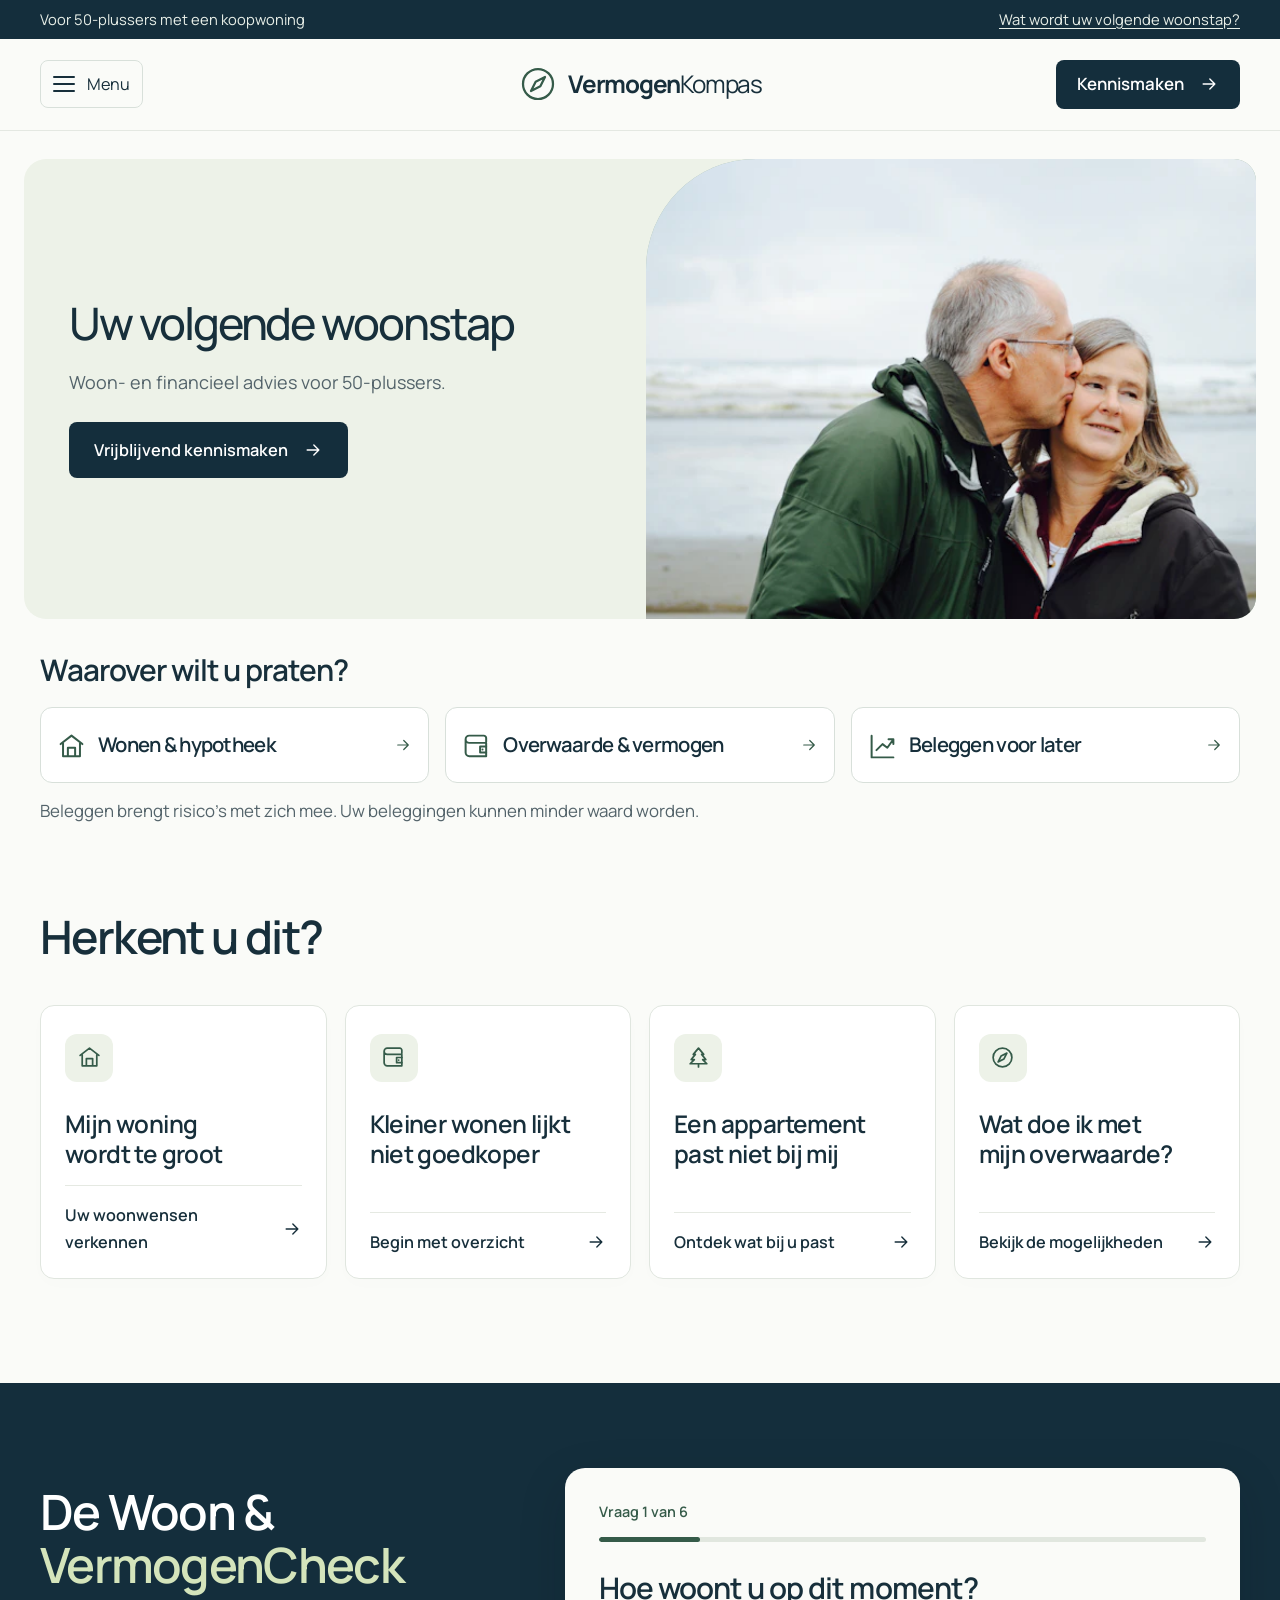
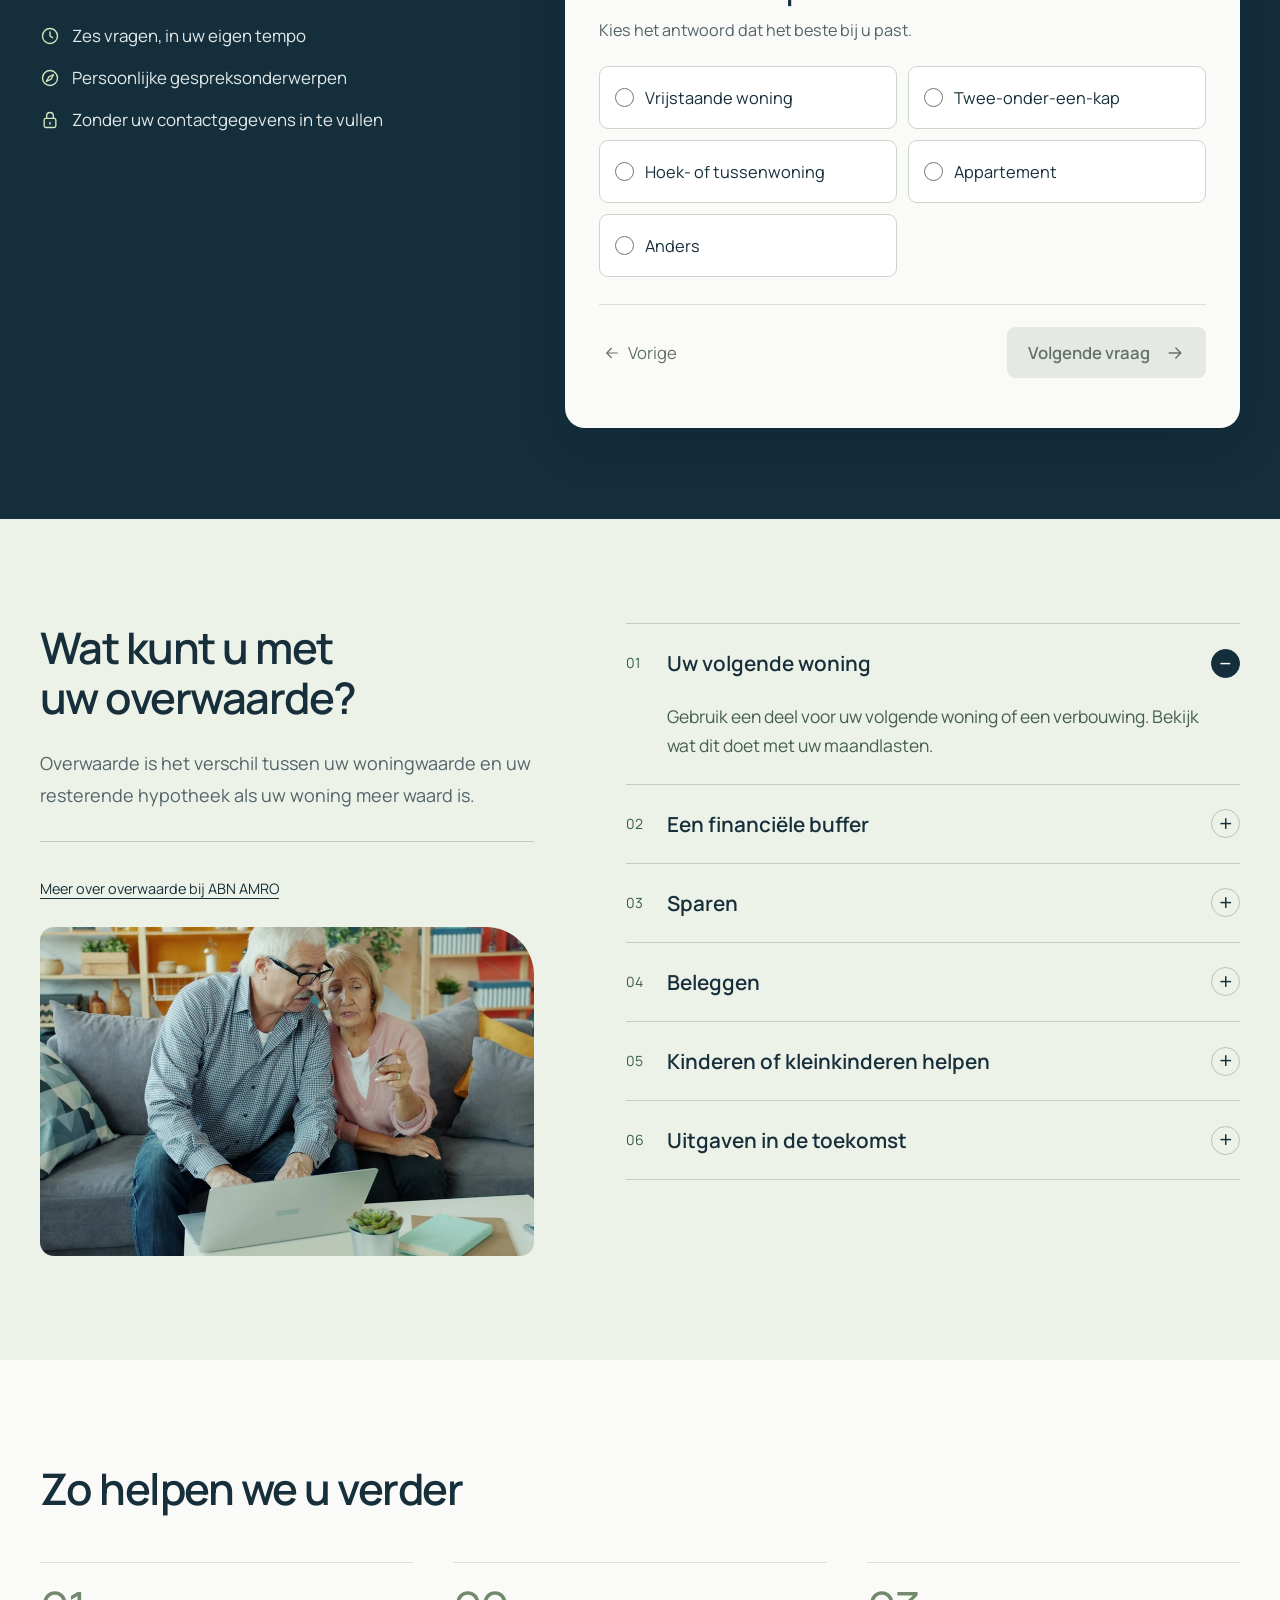
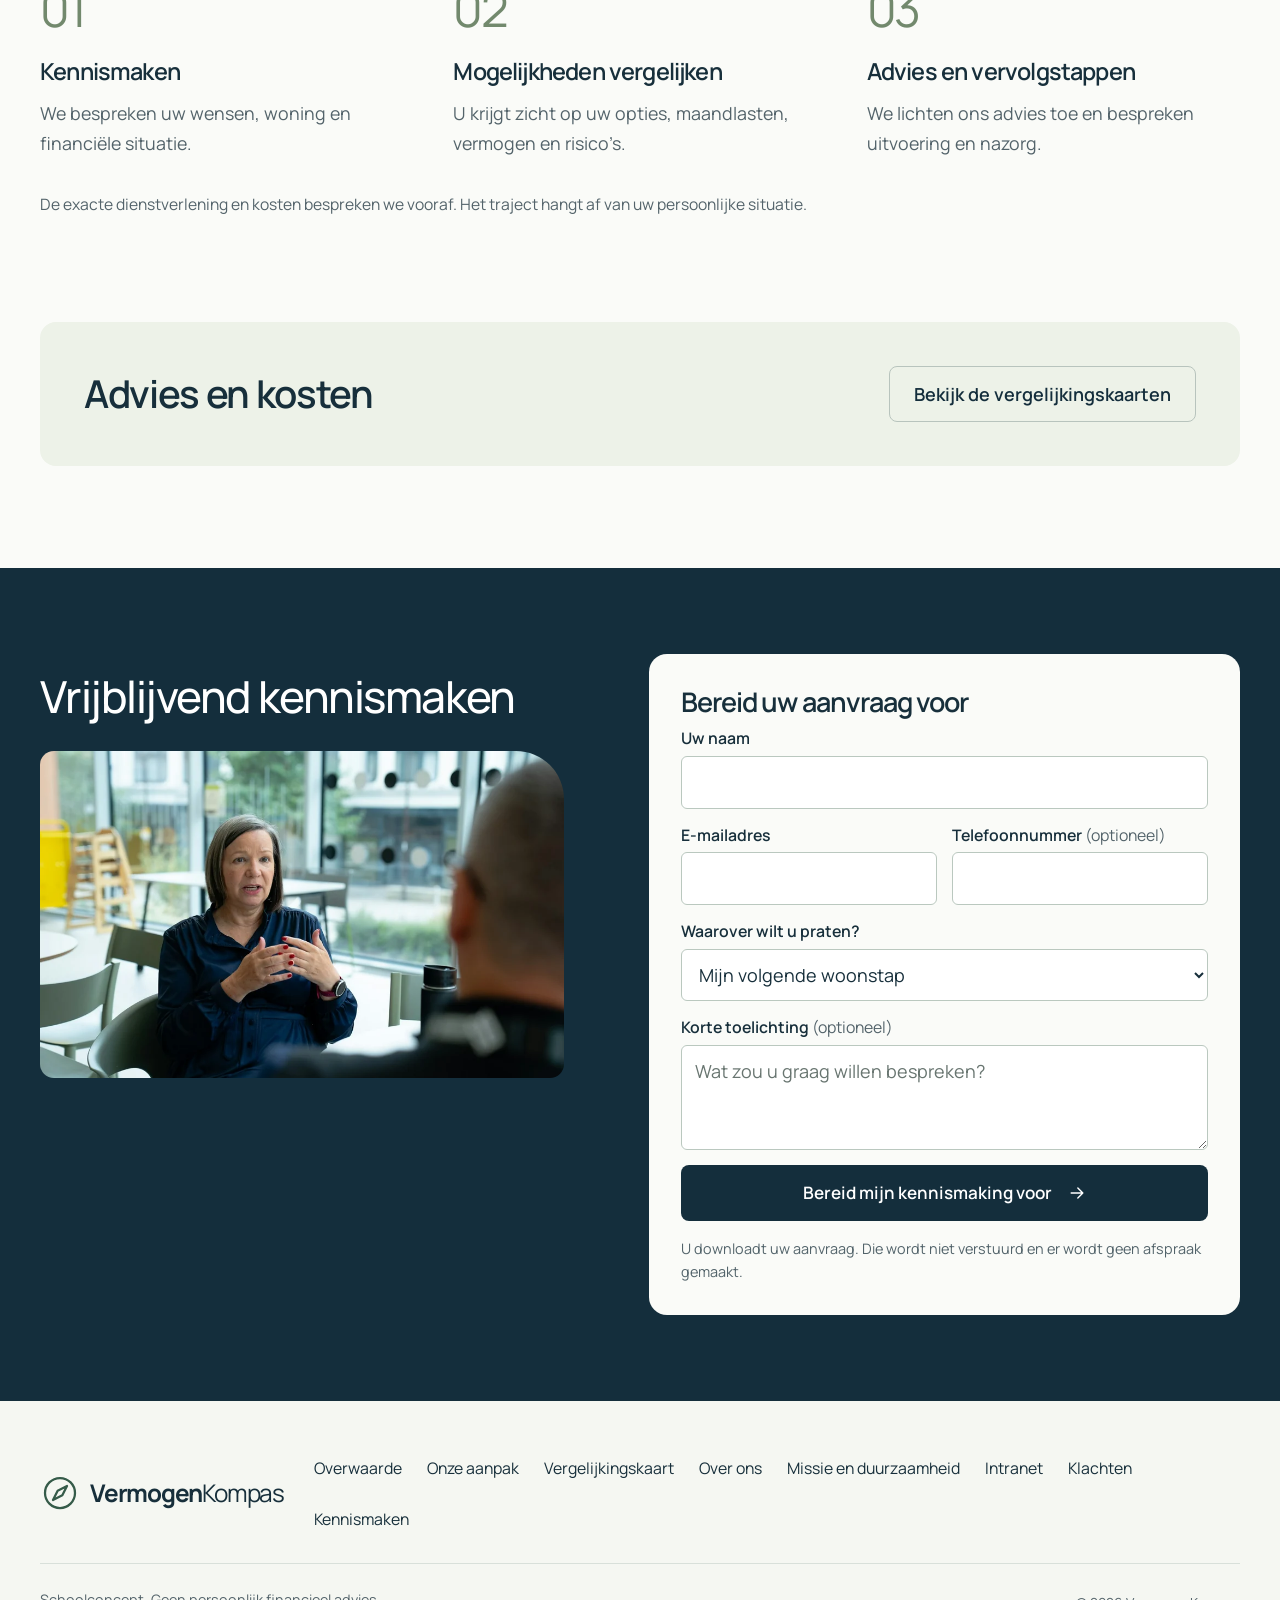
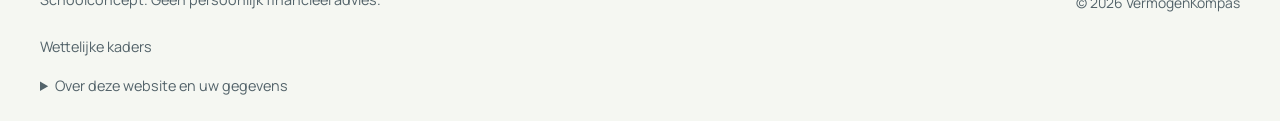
==== commit 45780179: "Vervang de foto bij Vrijblijvend kennismaken" ====
--- a/index.html
+++ b/index.html
@@ -221,7 +221,7 @@
 </form>
 <div class="contact-review" id="contact-review" hidden><div class="result-icon"><svg class="icon" aria-hidden="true"><use href="#i-check"/></svg></div><h3 tabindex="-1" id="contact-review-title">Uw aanvraag is voorbereid</h3><p>Controleer en download uw aanvraag. Deze is niet verstuurd.</p><dl id="contact-review-data"></dl><button type="button" class="btn" id="download-contact">Download mijn aanvraag<svg class="icon" aria-hidden="true"><use href="#i-download"/></svg></button><button type="button" class="back-button" id="edit-contact"><svg class="icon" aria-hidden="true"><use href="#i-back"/></svg>Gegevens aanpassen</button><p class="contact-status" id="contact-status" role="status"></p></div>
 </div>
-<figure class="home-photo contact-photo"><img src="images/home/kennismaken.webp?v=2" width="960" height="640" alt="" loading="lazy" decoding="async"></figure>
+<figure class="home-photo contact-photo"><img src="images/home/kennismaken.webp?v=3" width="960" height="640" alt="" loading="lazy" decoding="async"></figure>
 </div>
 </section>
 </main>
@@ -229,7 +229,7 @@
 <div class="wrap">
 <div class="footer-top"><a class="brand" href="index.html" aria-label="VermogenKompas, naar de startpagina"><svg class="icon mark" aria-hidden="true"><use href="#i-compass"/></svg><span>Vermogen<span>Kompas</span></span></a><nav class="footer-links" aria-label="Navigatie onderaan"><a href="index.html#overwaarde">Overwaarde</a><a href="index.html#werkwijze">Onze aanpak</a><a href="vergelijken.html">Vergelijkingskaart</a><a href="over-ons.html">Over ons</a><a href="missie-duurzaamheid.html">Missie en duurzaamheid</a><a href="intranet.html">Intranet</a><a href="klachten.html">Klachten</a><a href="index.html#contact">Kennismaken</a></nav></div><div class="footer-bottom"><p>Schoolconcept. Geen persoonlijk financieel advies.</p><span>© <span id="year">2026</span> VermogenKompas</span></div>
 <nav class="footer-legal" aria-label="Juridische informatie"><a href="wettelijke-kaders.html">Wettelijke kaders</a></nav>
-<details class="about-disclosure"><summary>Over deze website en uw gegevens</summary><p>Dit is een conceptwebsite. De antwoorden in de check en het contactformulier worden alleen in het geheugen van deze pagina verwerkt. Er worden vanuit dit HTML-bestand geen antwoorden of contactgegevens naar een server verstuurd. Als u de pagina opnieuw laadt, verdwijnen de ingevulde gegevens. Een aanvraag die u downloadt, bewaart u zelf op uw apparaat.</p><p>De beschreven werkwijze is een opzet voor VermogenKompas. De daadwerkelijke dienstverlening, tarieven en bedrijfsgegevens moeten voor ingebruikname worden vastgesteld. De foto’s zijn sfeerbeelden en tonen geen medewerkers of klanten van VermogenKompas.</p><p id="photo-credits">Fotografie van <a href="https://unsplash.com/photos/glpYh1cWf0o" target="_blank" rel="noopener noreferrer">Esther Ann</a>, <a href="https://unsplash.com/photos/elderly-couple-looking-at-a-laptop-together-mYFWPgZqz0E" target="_blank" rel="noopener noreferrer">Vitaly Gariev</a> en <a href="https://unsplash.com/photos/two-people-talking-at-a-table-by-large-windows-BWKb7aPdR14" target="_blank" rel="noopener noreferrer">Centre for Ageing Better</a> via Unsplash. De beelden vallen onder de <a href="https://unsplash.com/license" target="_blank" rel="noopener noreferrer">Unsplash-licentie</a>. Lettertype Manrope.</p></details>
+<details class="about-disclosure"><summary>Over deze website en uw gegevens</summary><p>Dit is een conceptwebsite. De antwoorden in de check en het contactformulier worden alleen in het geheugen van deze pagina verwerkt. Er worden vanuit dit HTML-bestand geen antwoorden of contactgegevens naar een server verstuurd. Als u de pagina opnieuw laadt, verdwijnen de ingevulde gegevens. Een aanvraag die u downloadt, bewaart u zelf op uw apparaat.</p><p>De beschreven werkwijze is een opzet voor VermogenKompas. De daadwerkelijke dienstverlening, tarieven en bedrijfsgegevens moeten voor ingebruikname worden vastgesteld. De foto’s zijn sfeerbeelden en tonen geen medewerkers of klanten van VermogenKompas.</p><p id="photo-credits">Fotografie van <a href="https://unsplash.com/photos/glpYh1cWf0o" target="_blank" rel="noopener noreferrer">Esther Ann</a>, <a href="https://unsplash.com/photos/elderly-couple-looking-at-a-laptop-together-mYFWPgZqz0E" target="_blank" rel="noopener noreferrer">Vitaly Gariev</a> en <a href="https://unsplash.com/photos/woman-talking-to-person-across-table-K8uzzu6wBKc" target="_blank" rel="noopener noreferrer">Centre for Ageing Better</a> via Unsplash. De beelden vallen onder de <a href="https://unsplash.com/license" target="_blank" rel="noopener noreferrer">Unsplash-licentie</a>. Lettertype Manrope.</p></details>
 </div>
 </footer>
 <script>
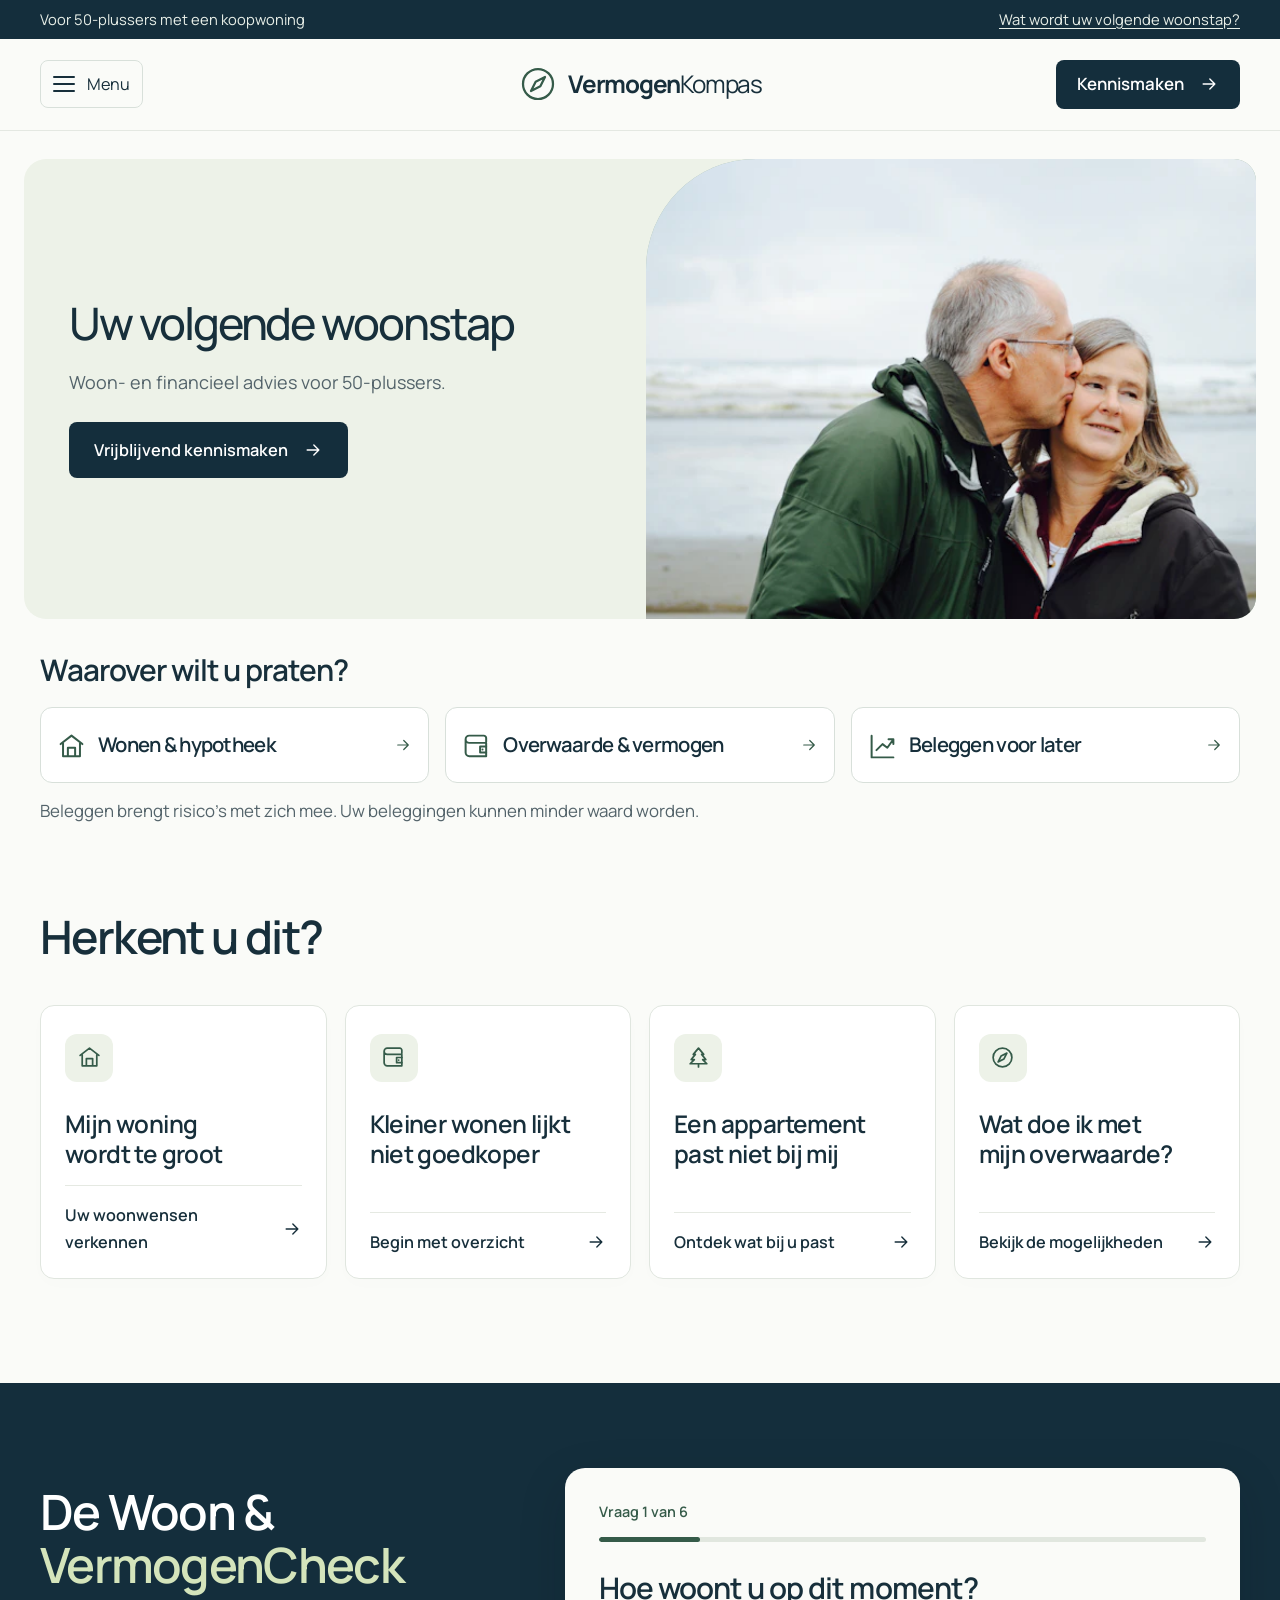
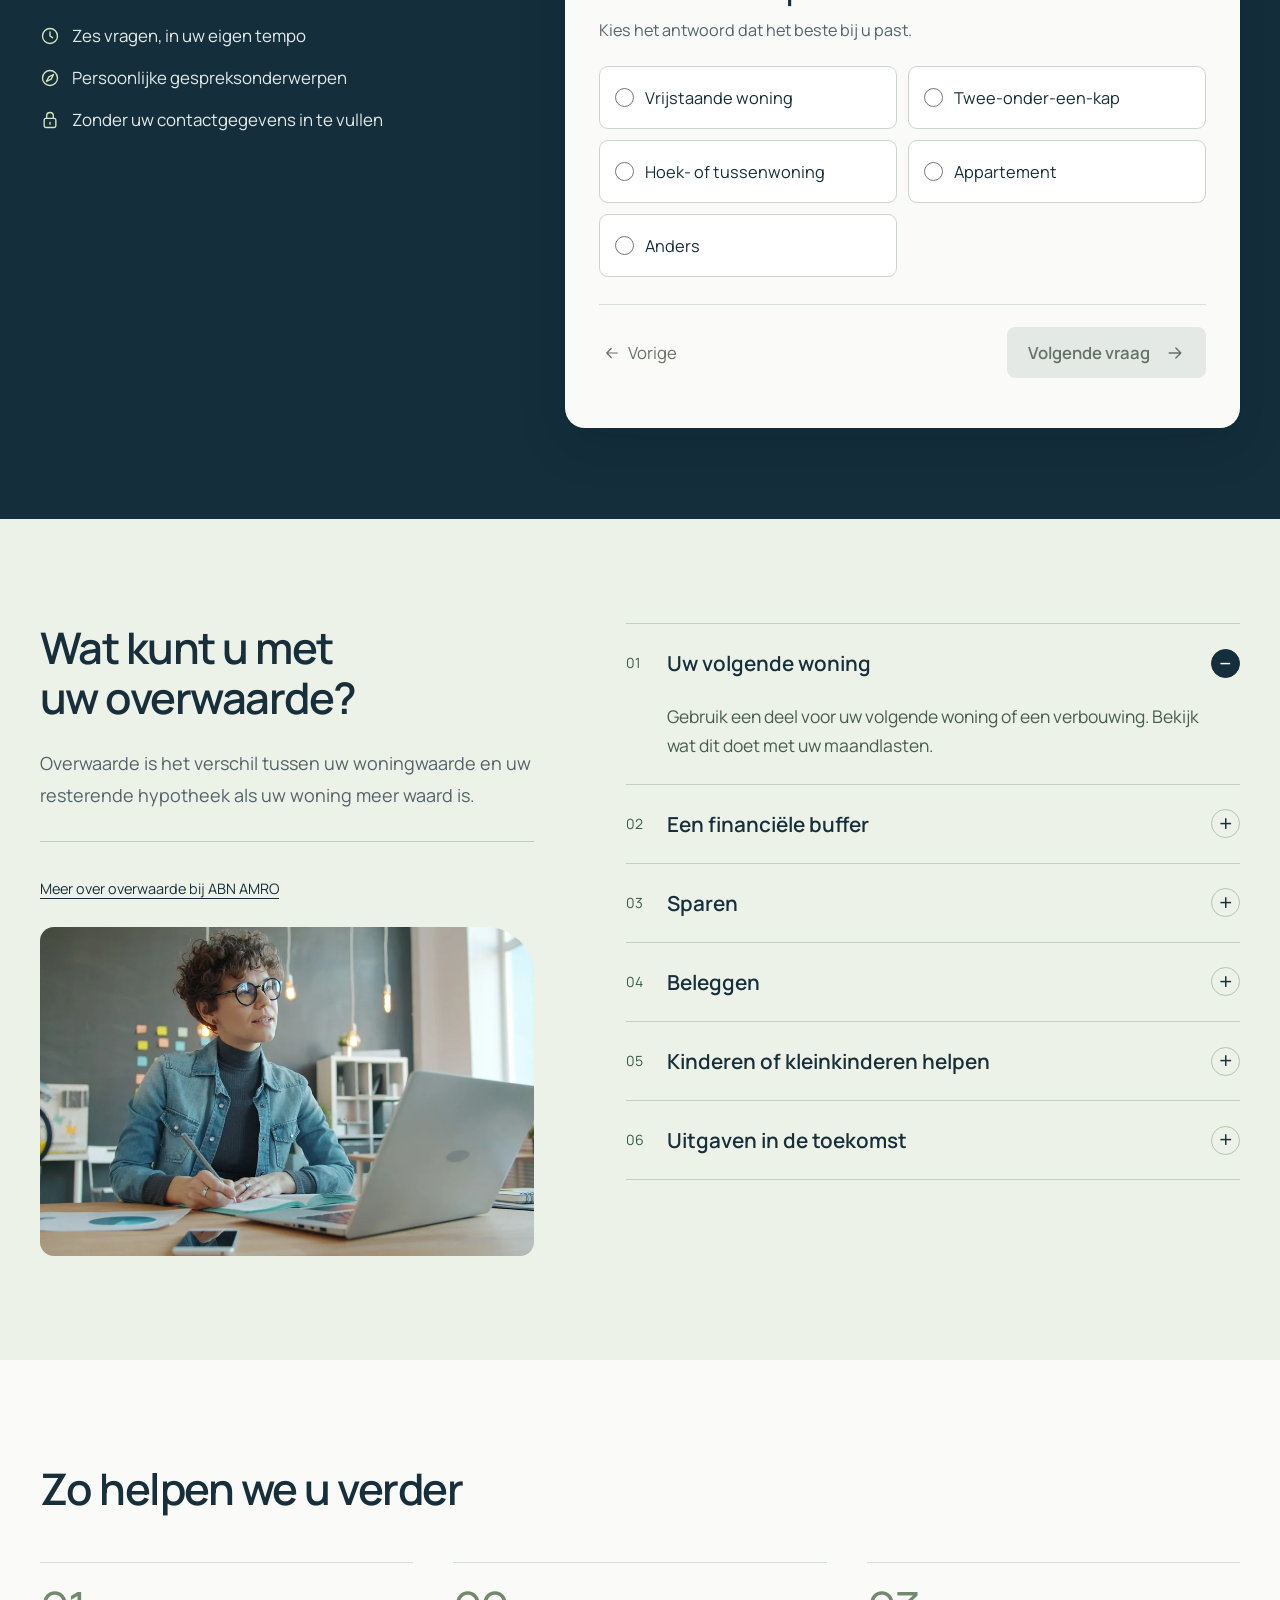
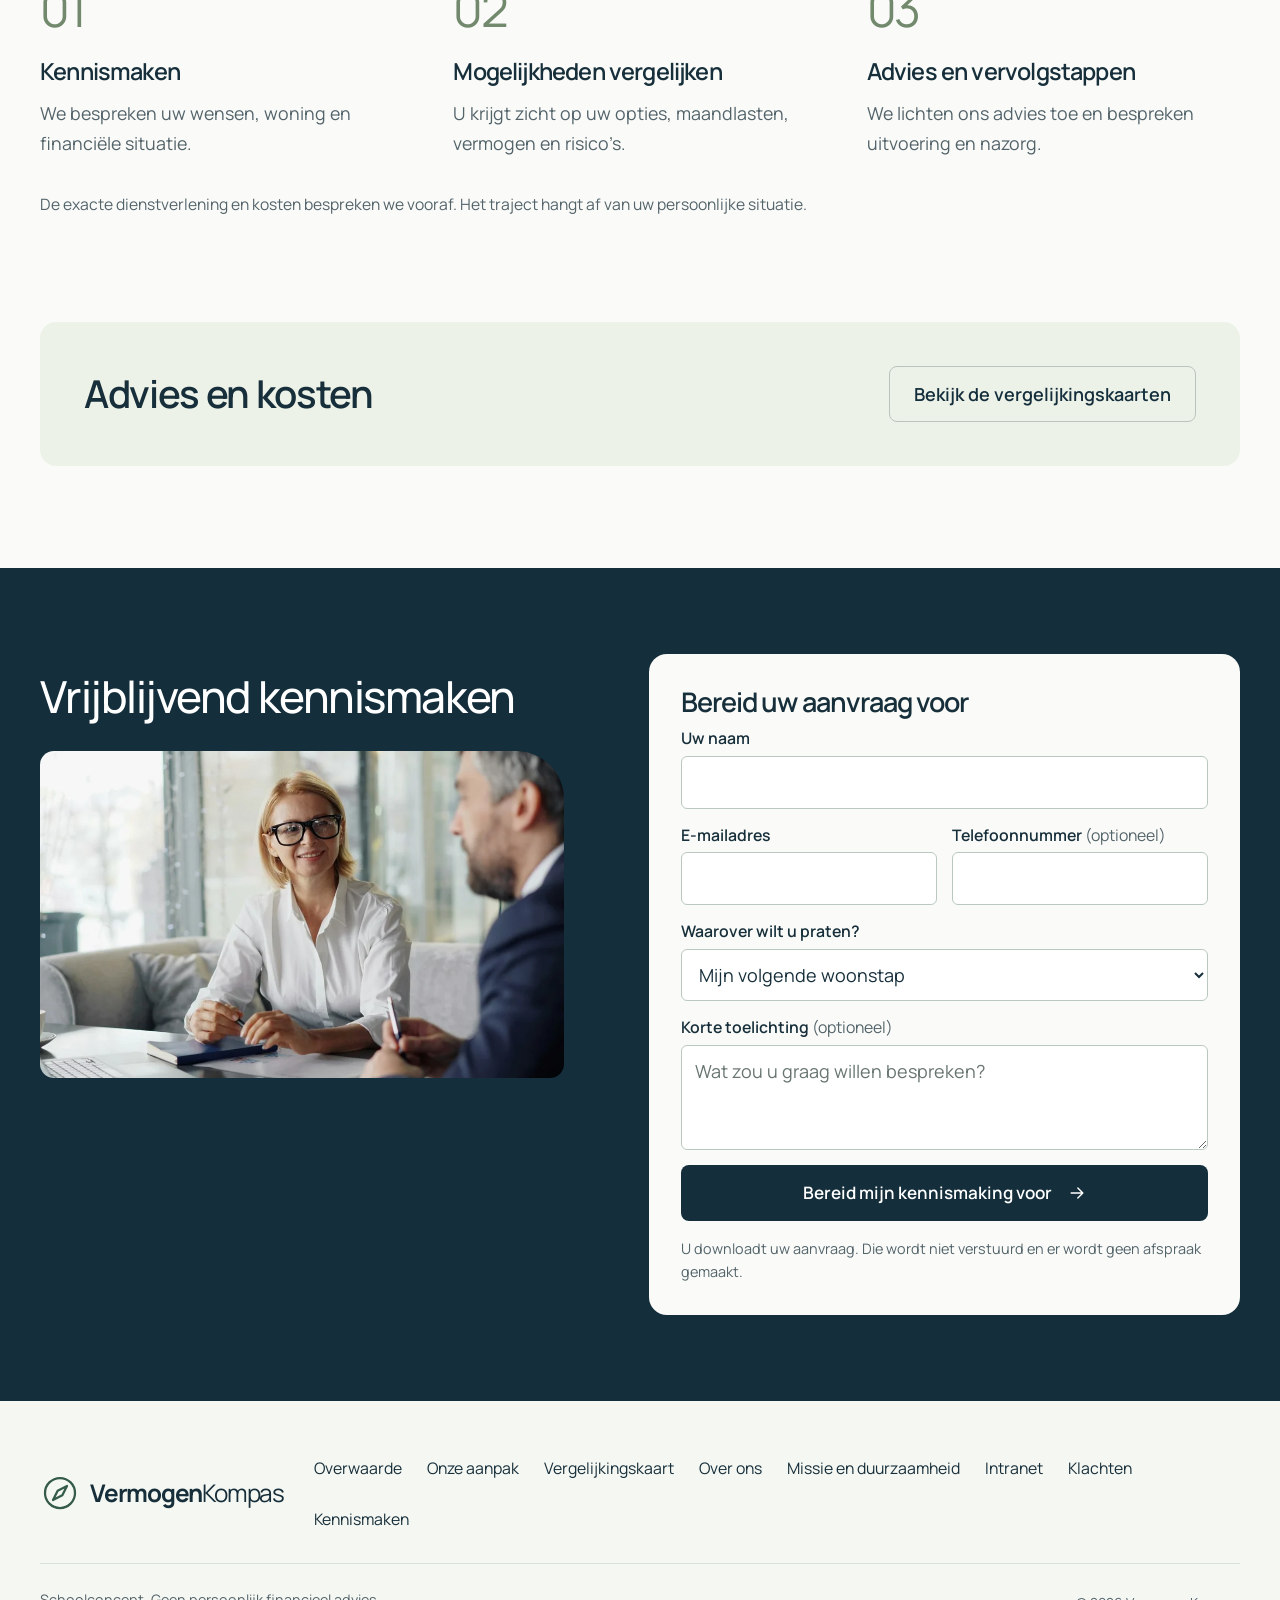
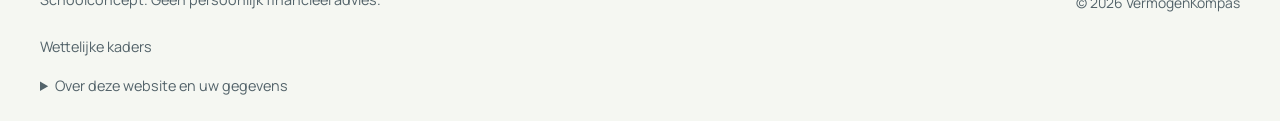
==== commit 063eee67: "Vernieuw de sfeerfoto’s bij overwaarde en kennismaken" ====
--- a/index.html
+++ b/index.html
@@ -172,7 +172,7 @@
 <section class="section equity-section" id="overwaarde" aria-labelledby="equity-title">
 <div class="wrap equity-layout">
 <div class="equity-intro"><h2 id="equity-title">Wat kunt u met uw overwaarde?</h2><p>Overwaarde is het verschil tussen uw woningwaarde en uw resterende hypotheek als uw woning meer waard is.</p><div class="equity-aside"><a class="source-link" href="https://www.abnamro.nl/nl/prive/hypotheken/overwaarde/index.html" target="_blank" rel="noopener noreferrer">Meer over overwaarde bij ABN AMRO</a></div>
-<figure class="home-photo"><img src="images/home/overwaarde-plannen.webp?v=2" width="960" height="640" alt="" loading="lazy" decoding="async"></figure></div>
+<figure class="home-photo"><img src="images/home/overwaarde-plannen.webp?v=3" width="960" height="640" alt="" loading="lazy" decoding="async"></figure></div>
 <div class="equity-list">
 <details class="equity-item" open><summary><span class="equity-number">01</span><span>Uw volgende woning</span><span class="expand-icon" aria-hidden="true"><span class="plus">+</span><span class="minus">−</span></span></summary><div class="equity-content"><p>Gebruik een deel voor uw volgende woning of een verbouwing. Bekijk wat dit doet met uw maandlasten.</p></div></details>
 <details class="equity-item"><summary><span class="equity-number">02</span><span>Een financiële buffer</span><span class="expand-icon" aria-hidden="true"><span class="plus">+</span><span class="minus">−</span></span></summary><div class="equity-content"><p>Houd geld apart voor onverwachte uitgaven of onderhoud.</p></div></details>
@@ -221,7 +221,7 @@
 </form>
 <div class="contact-review" id="contact-review" hidden><div class="result-icon"><svg class="icon" aria-hidden="true"><use href="#i-check"/></svg></div><h3 tabindex="-1" id="contact-review-title">Uw aanvraag is voorbereid</h3><p>Controleer en download uw aanvraag. Deze is niet verstuurd.</p><dl id="contact-review-data"></dl><button type="button" class="btn" id="download-contact">Download mijn aanvraag<svg class="icon" aria-hidden="true"><use href="#i-download"/></svg></button><button type="button" class="back-button" id="edit-contact"><svg class="icon" aria-hidden="true"><use href="#i-back"/></svg>Gegevens aanpassen</button><p class="contact-status" id="contact-status" role="status"></p></div>
 </div>
-<figure class="home-photo contact-photo"><img src="images/home/kennismaken.webp?v=3" width="960" height="640" alt="" loading="lazy" decoding="async"></figure>
+<figure class="home-photo contact-photo"><img src="images/home/kennismaken.webp?v=4" width="960" height="640" alt="" loading="lazy" decoding="async"></figure>
 </div>
 </section>
 </main>
@@ -229,7 +229,7 @@
 <div class="wrap">
 <div class="footer-top"><a class="brand" href="index.html" aria-label="VermogenKompas, naar de startpagina"><svg class="icon mark" aria-hidden="true"><use href="#i-compass"/></svg><span>Vermogen<span>Kompas</span></span></a><nav class="footer-links" aria-label="Navigatie onderaan"><a href="index.html#overwaarde">Overwaarde</a><a href="index.html#werkwijze">Onze aanpak</a><a href="vergelijken.html">Vergelijkingskaart</a><a href="over-ons.html">Over ons</a><a href="missie-duurzaamheid.html">Missie en duurzaamheid</a><a href="intranet.html">Intranet</a><a href="klachten.html">Klachten</a><a href="index.html#contact">Kennismaken</a></nav></div><div class="footer-bottom"><p>Schoolconcept. Geen persoonlijk financieel advies.</p><span>© <span id="year">2026</span> VermogenKompas</span></div>
 <nav class="footer-legal" aria-label="Juridische informatie"><a href="wettelijke-kaders.html">Wettelijke kaders</a></nav>
-<details class="about-disclosure"><summary>Over deze website en uw gegevens</summary><p>Dit is een conceptwebsite. De antwoorden in de check en het contactformulier worden alleen in het geheugen van deze pagina verwerkt. Er worden vanuit dit HTML-bestand geen antwoorden of contactgegevens naar een server verstuurd. Als u de pagina opnieuw laadt, verdwijnen de ingevulde gegevens. Een aanvraag die u downloadt, bewaart u zelf op uw apparaat.</p><p>De beschreven werkwijze is een opzet voor VermogenKompas. De daadwerkelijke dienstverlening, tarieven en bedrijfsgegevens moeten voor ingebruikname worden vastgesteld. De foto’s zijn sfeerbeelden en tonen geen medewerkers of klanten van VermogenKompas.</p><p id="photo-credits">Fotografie van <a href="https://unsplash.com/photos/glpYh1cWf0o" target="_blank" rel="noopener noreferrer">Esther Ann</a>, <a href="https://unsplash.com/photos/elderly-couple-looking-at-a-laptop-together-mYFWPgZqz0E" target="_blank" rel="noopener noreferrer">Vitaly Gariev</a> en <a href="https://unsplash.com/photos/woman-talking-to-person-across-table-K8uzzu6wBKc" target="_blank" rel="noopener noreferrer">Centre for Ageing Better</a> via Unsplash. De beelden vallen onder de <a href="https://unsplash.com/license" target="_blank" rel="noopener noreferrer">Unsplash-licentie</a>. Lettertype Manrope.</p></details>
+<details class="about-disclosure"><summary>Over deze website en uw gegevens</summary><p>Dit is een conceptwebsite. De antwoorden in de check en het contactformulier worden alleen in het geheugen van deze pagina verwerkt. Er worden vanuit dit HTML-bestand geen antwoorden of contactgegevens naar een server verstuurd. Als u de pagina opnieuw laadt, verdwijnen de ingevulde gegevens. Een aanvraag die u downloadt, bewaart u zelf op uw apparaat.</p><p>De beschreven werkwijze is een opzet voor VermogenKompas. De daadwerkelijke dienstverlening, tarieven en bedrijfsgegevens moeten voor ingebruikname worden vastgesteld. De foto’s zijn sfeerbeelden en tonen geen medewerkers of klanten van VermogenKompas.</p><p id="photo-credits">Fotografie van <a href="https://unsplash.com/photos/glpYh1cWf0o" target="_blank" rel="noopener noreferrer">Esther Ann</a>, <a href="https://unsplash.com/photos/woman-working-at-a-desk-with-laptop-and-notebook-N3BArCmKE9o" target="_blank" rel="noopener noreferrer">Vitaly Gariev (overwaarde)</a> en <a href="https://unsplash.com/photos/a-man-and-woman-sitting-at-a-table-with-a-laptop-M5k978V3qBc" target="_blank" rel="noopener noreferrer">Vitaly Gariev (kennismaken)</a> via Unsplash. De beelden vallen onder de <a href="https://unsplash.com/license" target="_blank" rel="noopener noreferrer">Unsplash-licentie</a>. Lettertype Manrope.</p></details>
 </div>
 </footer>
 <script>
